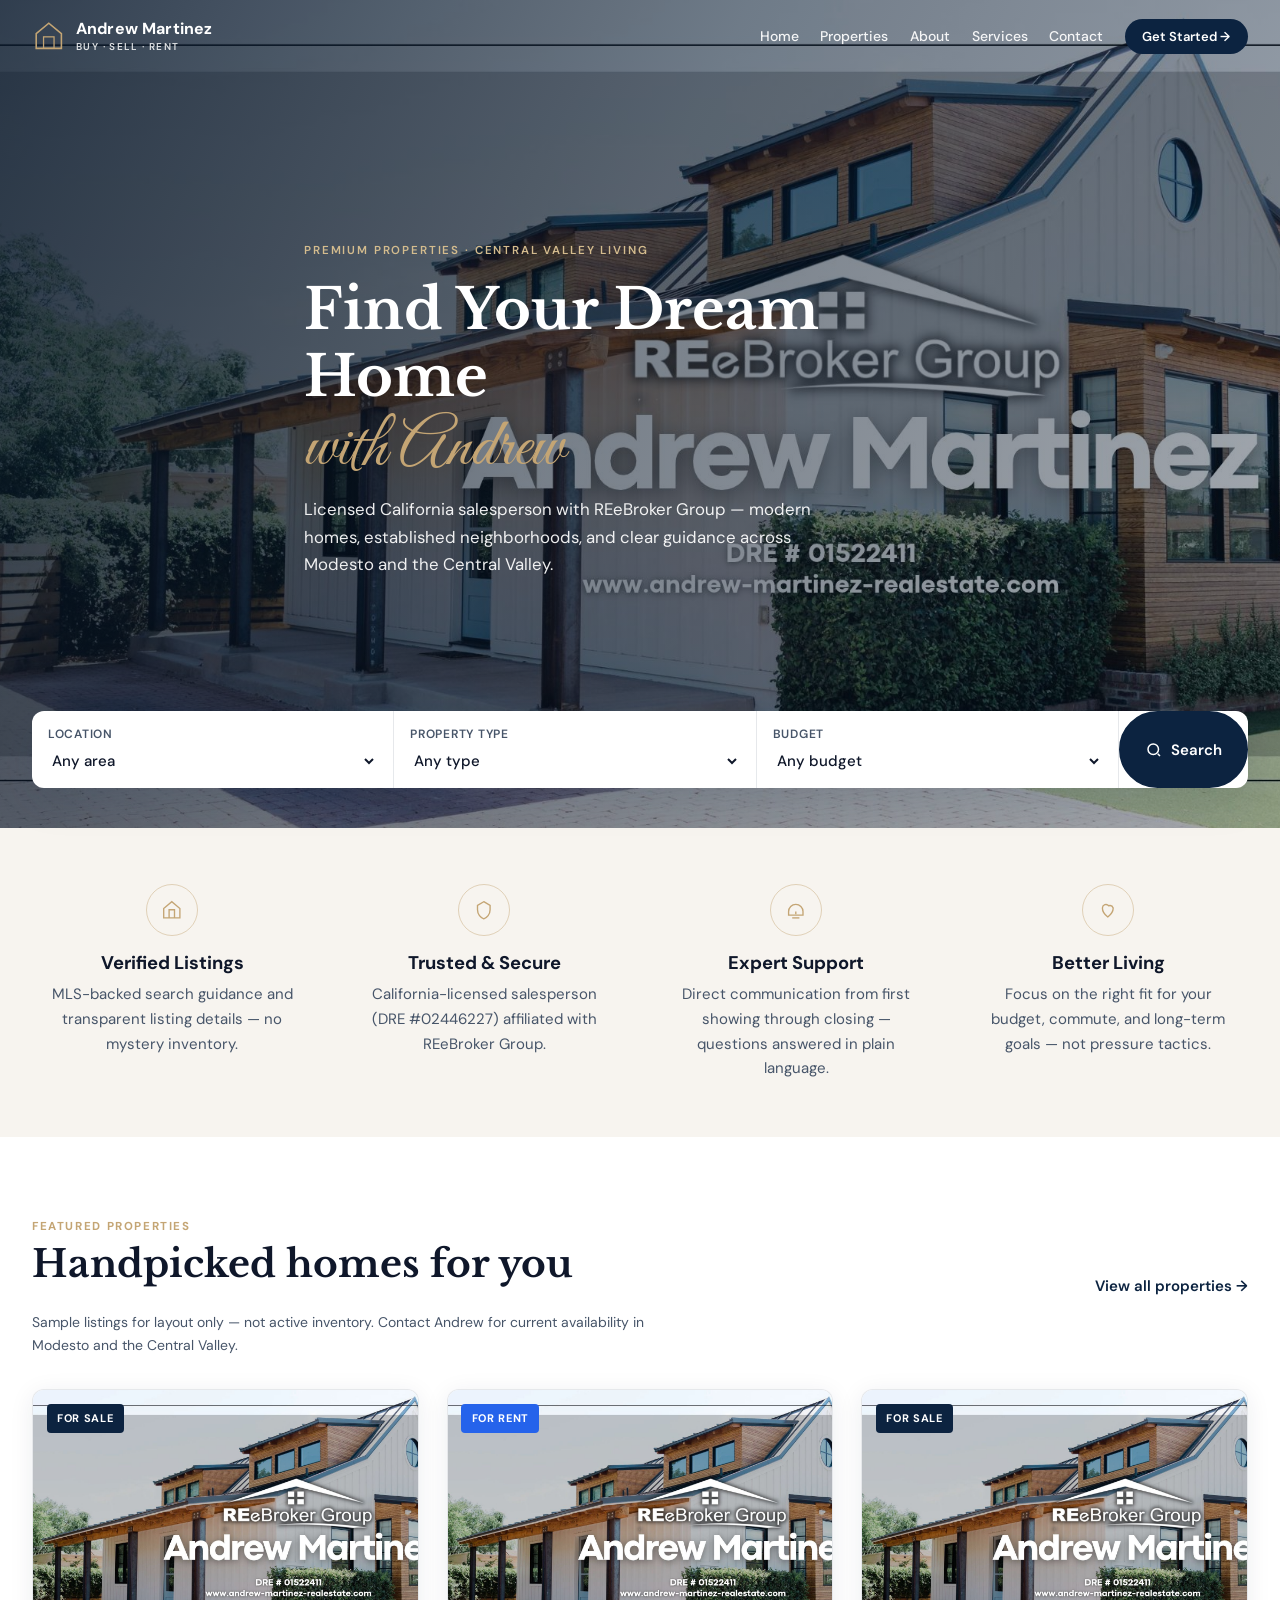
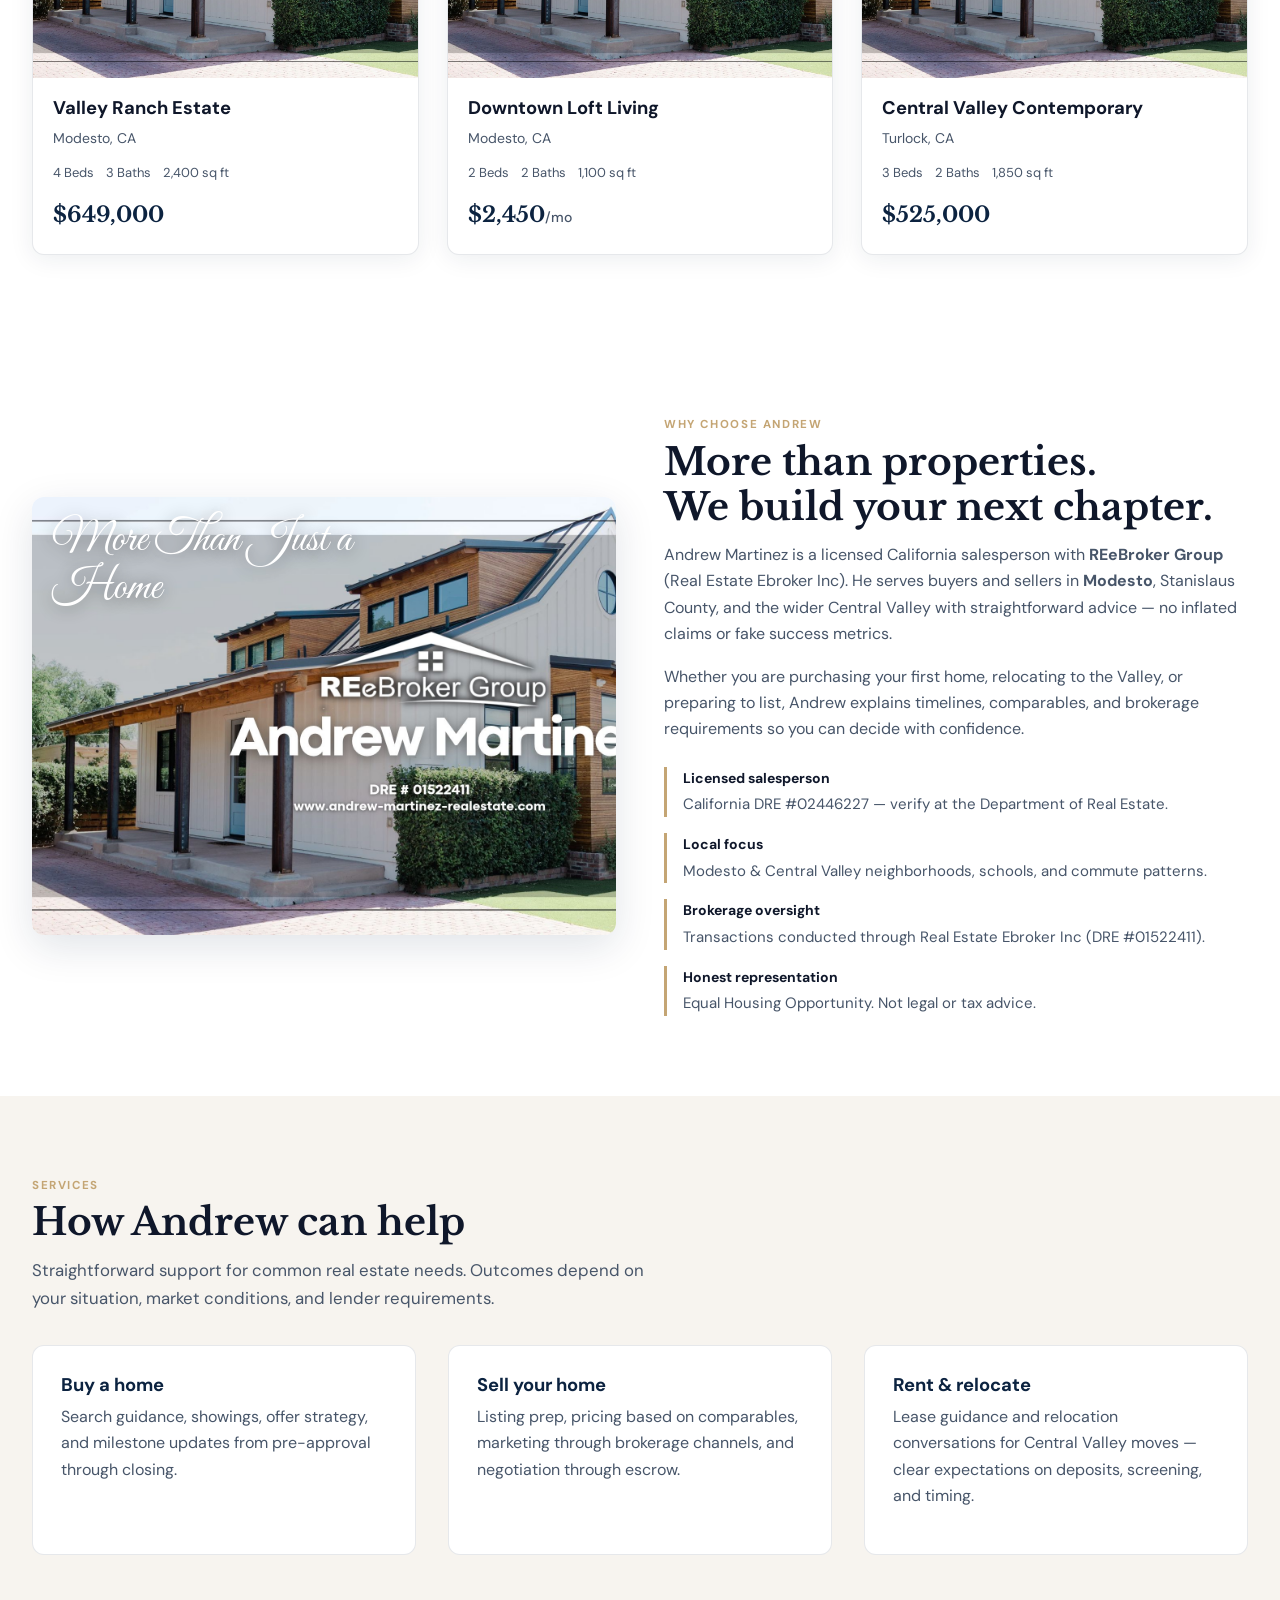
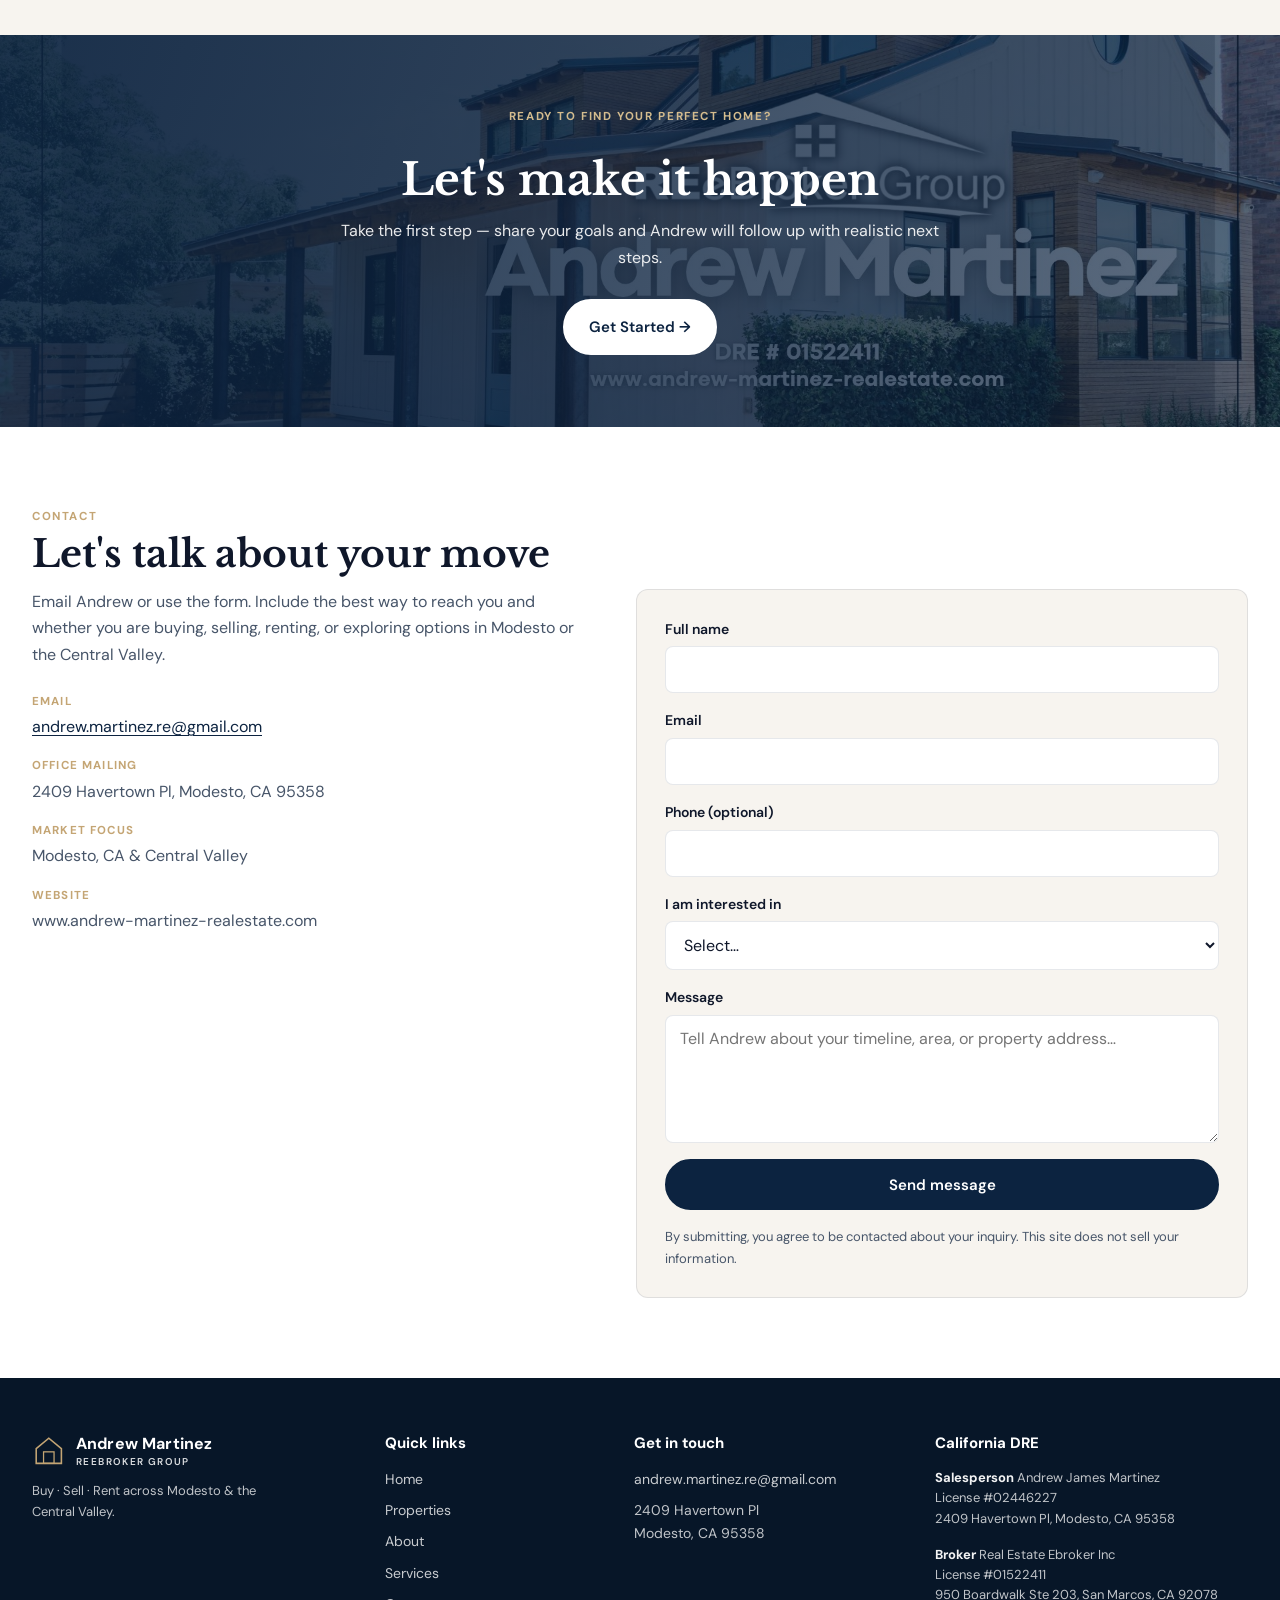
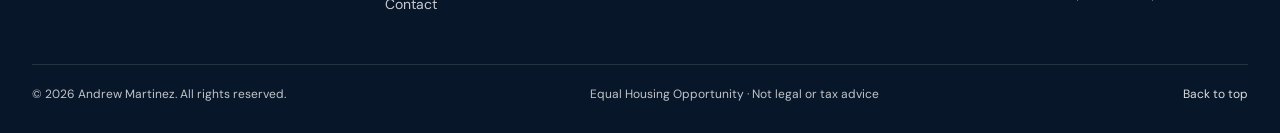
==== index.html @ 697ffd08 "Redesign site to luxury Everlight-style layout for Andrew Martinez. Replace contact email with andre" ====
<!DOCTYPE html>
<html lang="en">
<head>
  <meta charset="UTF-8">
  <meta name="viewport" content="width=device-width, initial-scale=1.0">
  <title>Andrew Martinez | REeBroker Group — Modesto &amp; Central Valley Real Estate</title>
  <meta name="description" content="Licensed California real estate salesperson Andrew Martinez with REeBroker Group. Buy, sell, and rent guidance in Modesto and the Central Valley.">
  <meta name="author" content="Andrew Martinez">
  <link rel="canonical" href="https://www.andrew-martinez-realestate.com/">
  <meta property="og:type" content="website">
  <meta property="og:title" content="Andrew Martinez | REeBroker Group">
  <meta property="og:description" content="Modesto &amp; Central Valley real estate — buying, selling, and honest listing guidance.">
  <meta property="og:url" content="https://www.andrew-martinez-realestate.com/">
  <meta property="og:image" content="https://jimmythegod100.github.io/andrew-martinez-realestate/images/og-image.jpg">
  <meta name="twitter:card" content="summary_large_image">
  <meta name="twitter:title" content="Andrew Martinez | REeBroker Group">
  <meta name="twitter:description" content="Modesto &amp; Central Valley real estate.">
  <meta name="twitter:image" content="https://jimmythegod100.github.io/andrew-martinez-realestate/images/og-image.jpg">
  <link rel="icon" href="images/favicon.svg" type="image/svg+xml">
  <link rel="preconnect" href="https://fonts.googleapis.com">
  <link rel="preconnect" href="https://fonts.gstatic.com" crossorigin>
  <link href="https://fonts.googleapis.com/css2?family=DM+Sans:ital,opsz,wght@0,9..40,400;0,9..40,500;0,9..40,600;0,9..40,700;1,9..40,400&family=Great+Vibes&family=Libre+Baskerville:ital,wght@0,400;0,700;1,400&display=swap" rel="stylesheet">
  <link rel="stylesheet" href="css/styles.css">
</head>
<body>
  <a class="skip-link" href="#main">Skip to content</a>

  <header class="site-header" id="top">
    <div class="inner">
      <a class="logo-lockup" href="#top" aria-label="Andrew Martinez, REeBroker Group — home">
        <svg class="logo-icon" viewBox="0 0 32 32" fill="none" aria-hidden="true">
          <path d="M4 14L16 4l12 10v14H4V14z" stroke="currentColor" stroke-width="1.5" fill="none"/>
          <rect x="11" y="17" width="10" height="11" stroke="currentColor" stroke-width="1.2" fill="none"/>
        </svg>
        <span class="logo-text">
          Andrew Martinez
          <span class="logo-tagline">Buy · Sell · Rent</span>
        </span>
      </a>
      <button class="nav-toggle" type="button" aria-expanded="false" aria-controls="site-nav" aria-label="Open menu">
        <svg width="24" height="24" viewBox="0 0 24 24" fill="none" stroke="currentColor" stroke-width="2" aria-hidden="true">
          <path d="M4 7h16M4 12h16M4 17h16"/>
        </svg>
      </button>
      <nav>
        <ul class="site-nav" id="site-nav">
          <li><a href="#top">Home</a></li>
          <li><a href="#properties">Properties</a></li>
          <li><a href="#about">About</a></li>
          <li><a href="#services">Services</a></li>
          <li><a href="#contact">Contact</a></li>
          <li><a class="nav-cta" href="#contact">Get Started →</a></li>
        </ul>
      </nav>
    </div>
  </header>

  <main id="main">
    <section class="hero" aria-labelledby="hero-heading">
      <div class="hero-inner">
        <p class="hero-eyebrow">Premium properties · Central Valley living</p>
        <h1 id="hero-heading">
          Find Your Dream Home
          <span class="hero-script">with Andrew</span>
        </h1>
        <p class="hero-tagline">Licensed California salesperson with REeBroker Group — modern homes, established neighborhoods, and clear guidance across Modesto and the Central Valley.</p>
      </div>
      <form class="hero-search" id="hero-search" role="search" aria-label="Search sample listings">
        <label class="hero-search-field">
          <span class="hero-search-label">Location</span>
          <select name="location" id="search-location">
            <option value="">Any area</option>
            <option value="modesto">Modesto, CA</option>
            <option value="turlock">Turlock, CA</option>
            <option value="central-valley">Central Valley</option>
          </select>
        </label>
        <label class="hero-search-field">
          <span class="hero-search-label">Property type</span>
          <select name="type" id="search-type">
            <option value="">Any type</option>
            <option value="sale">For sale</option>
            <option value="rent">For rent</option>
          </select>
        </label>
        <label class="hero-search-field">
          <span class="hero-search-label">Budget</span>
          <select name="budget" id="search-budget">
            <option value="">Any budget</option>
            <option value="under-500">Under $500K</option>
            <option value="500-700">$500K – $700K</option>
            <option value="rent">Under $3K/mo rent</option>
          </select>
        </label>
        <button class="btn btn-navy hero-search-btn" type="submit">
          <svg width="18" height="18" viewBox="0 0 24 24" fill="none" stroke="currentColor" stroke-width="2" aria-hidden="true"><circle cx="11" cy="11" r="7"/><path d="M20 20l-3-3"/></svg>
          Search
        </button>
      </form>
    </section>

    <section class="highlights" aria-labelledby="highlights-heading">
      <h2 id="highlights-heading" class="visually-hidden">Why work with Andrew</h2>
      <div class="highlights-grid">
        <article class="highlight-card">
          <div class="highlight-icon" aria-hidden="true">
            <svg viewBox="0 0 24 24" fill="none" stroke="currentColor" stroke-width="1.5"><path d="M3 10.5L12 3l9 7.5V21H3V10.5z"/><path d="M9 21V12h6v9"/></svg>
          </div>
          <h3>Verified Listings</h3>
          <p>MLS-backed search guidance and transparent listing details — no mystery inventory.</p>
        </article>
        <article class="highlight-card">
          <div class="highlight-icon" aria-hidden="true">
            <svg viewBox="0 0 24 24" fill="none" stroke="currentColor" stroke-width="1.5"><path d="M12 3l7 4v5c0 5-3.5 9-7 10-3.5-1-7-5-7-10V7l7-4z"/></svg>
          </div>
          <h3>Trusted &amp; Secure</h3>
          <p>California-licensed salesperson (DRE #02446227) affiliated with REeBroker Group.</p>
        </article>
        <article class="highlight-card">
          <div class="highlight-icon" aria-hidden="true">
            <svg viewBox="0 0 24 24" fill="none" stroke="currentColor" stroke-width="1.5"><path d="M4 14a8 8 0 0116 0v4H4v-4z"/><path d="M12 14v3"/><path d="M8 21h8"/></svg>
          </div>
          <h3>Expert Support</h3>
          <p>Direct communication from first showing through closing — questions answered in plain language.</p>
        </article>
        <article class="highlight-card">
          <div class="highlight-icon" aria-hidden="true">
            <svg viewBox="0 0 24 24" fill="none" stroke="currentColor" stroke-width="1.5"><path d="M12 20s-6-4.5-6-10a4 4 0 017-2.5A4 4 0 0118 10c0 5.5-6 10-6 10z"/></svg>
          </div>
          <h3>Better Living</h3>
          <p>Focus on the right fit for your budget, commute, and long-term goals — not pressure tactics.</p>
        </article>
      </div>
    </section>

    <section class="section properties-section" id="properties" aria-labelledby="properties-heading">
      <div class="section-inner">
        <div class="section-head-row">
          <div>
            <p class="section-label">Featured properties</p>
            <h2 id="properties-heading">Handpicked homes for you</h2>
          </div>
          <a class="text-link" href="#contact">View all properties →</a>
        </div>
        <p class="properties-disclaimer">Sample listings for layout only — not active inventory. Contact Andrew for current availability in Modesto and the Central Valley.</p>
        <div class="properties-grid" id="properties-grid">
          <article class="property-card" data-location="modesto" data-type="sale" data-budget="500-700">
            <div class="property-media">
              <img src="images/hero.jpg" alt="Illustrative modern home exterior" width="640" height="420" loading="lazy">
              <span class="property-badge">For Sale</span>
            </div>
            <div class="property-body">
              <h3>Valley Ranch Estate</h3>
              <p class="property-location">Modesto, CA</p>
              <ul class="property-specs">
                <li>4 Beds</li>
                <li>3 Baths</li>
                <li>2,400 sq ft</li>
              </ul>
              <p class="property-price">$649,000</p>
            </div>
          </article>
          <article class="property-card" data-location="modesto" data-type="rent" data-budget="rent">
            <div class="property-media">
              <img src="images/og-image.jpg" alt="Illustrative downtown-style residence" width="640" height="420" loading="lazy">
              <span class="property-badge badge-rent">For Rent</span>
            </div>
            <div class="property-body">
              <h3>Downtown Loft Living</h3>
              <p class="property-location">Modesto, CA</p>
              <ul class="property-specs">
                <li>2 Beds</li>
                <li>2 Baths</li>
                <li>1,100 sq ft</li>
              </ul>
              <p class="property-price">$2,450<span>/mo</span></p>
            </div>
          </article>
          <article class="property-card" data-location="turlock" data-type="sale" data-budget="500-700">
            <div class="property-media">
              <img src="images/hero.jpg" alt="Illustrative Central Valley contemporary home" width="640" height="420" loading="lazy">
              <span class="property-badge">For Sale</span>
            </div>
            <div class="property-body">
              <h3>Central Valley Contemporary</h3>
              <p class="property-location">Turlock, CA</p>
              <ul class="property-specs">
                <li>3 Beds</li>
                <li>2 Baths</li>
                <li>1,850 sq ft</li>
              </ul>
              <p class="property-price">$525,000</p>
            </div>
          </article>
        </div>
        <p class="properties-empty" id="properties-empty" hidden>No sample listings match those filters. <a href="#contact">Contact Andrew</a> for a personalized search.</p>
      </div>
    </section>

    <section class="section about-section" id="about" aria-labelledby="about-heading">
      <div class="section-inner about-split">
        <div class="about-visual">
          <img src="images/og-image.jpg" alt="Bright modern living space" width="720" height="540" loading="lazy">
          <p class="about-overlay-script">More Than Just a Home</p>
        </div>
        <div class="about-copy">
          <p class="section-label">Why choose Andrew</p>
          <h2 id="about-heading">More than properties.<br>We build your next chapter.</h2>
          <p>Andrew Martinez is a licensed California salesperson with <strong>REeBroker Group</strong> (Real Estate Ebroker Inc). He serves buyers and sellers in <strong>Modesto</strong>, Stanislaus County, and the wider Central Valley with straightforward advice — no inflated claims or fake success metrics.</p>
          <p>Whether you are purchasing your first home, relocating to the Valley, or preparing to list, Andrew explains timelines, comparables, and brokerage requirements so you can decide with confidence.</p>
          <ul class="about-facts">
            <li>
              <strong>Licensed salesperson</strong>
              California DRE #02446227 — verify at the Department of Real Estate.
            </li>
            <li>
              <strong>Local focus</strong>
              Modesto &amp; Central Valley neighborhoods, schools, and commute patterns.
            </li>
            <li>
              <strong>Brokerage oversight</strong>
              Transactions conducted through Real Estate Ebroker Inc (DRE #01522411).
            </li>
            <li>
              <strong>Honest representation</strong>
              Equal Housing Opportunity. Not legal or tax advice.
            </li>
          </ul>
        </div>
      </div>
    </section>

    <section class="section section-alt" id="services" aria-labelledby="services-heading">
      <div class="section-inner">
        <p class="section-label">Services</p>
        <h2 id="services-heading">How Andrew can help</h2>
        <p class="section-intro">Straightforward support for common real estate needs. Outcomes depend on your situation, market conditions, and lender requirements.</p>
        <div class="services-grid">
          <article class="service-item">
            <h3>Buy a home</h3>
            <p>Search guidance, showings, offer strategy, and milestone updates from pre-approval through closing.</p>
          </article>
          <article class="service-item">
            <h3>Sell your home</h3>
            <p>Listing prep, pricing based on comparables, marketing through brokerage channels, and negotiation through escrow.</p>
          </article>
          <article class="service-item">
            <h3>Rent &amp; relocate</h3>
            <p>Lease guidance and relocation conversations for Central Valley moves — clear expectations on deposits, screening, and timing.</p>
          </article>
        </div>
      </div>
    </section>

    <section class="cta-banner" aria-labelledby="cta-heading">
      <div class="cta-banner-inner">
        <p class="cta-eyebrow">Ready to find your perfect home?</p>
        <h2 id="cta-heading">Let&apos;s make it happen</h2>
        <p>Take the first step — share your goals and Andrew will follow up with realistic next steps.</p>
        <a class="btn btn-white" href="#contact">Get Started →</a>
      </div>
    </section>

    <section class="section contact-section" id="contact" aria-labelledby="contact-heading">
      <div class="section-inner">
        <p class="section-label">Contact</p>
        <h2 id="contact-heading">Let&apos;s talk about your move</h2>
        <div class="contact-grid">
          <div>
            <p>Email Andrew or use the form. Include the best way to reach you and whether you are buying, selling, renting, or exploring options in Modesto or the Central Valley.</p>
            <ul class="contact-details">
              <li>
                <strong>Email</strong>
                <a href="mailto:andrew.martinez.re@gmail.com">andrew.martinez.re@gmail.com</a>
              </li>
              <li>
                <strong>Office mailing</strong>
                2409 Havertown Pl, Modesto, CA 95358
              </li>
              <li>
                <strong>Market focus</strong>
                Modesto, CA &amp; Central Valley
              </li>
              <li>
                <strong>Website</strong>
                www.andrew-martinez-realestate.com
              </li>
            </ul>
          </div>
          <form class="contact-form" action="https://formsubmit.co/andrew.martinez.re@gmail.com" method="POST">
            <input type="hidden" name="_subject" value="New inquiry — Andrew Martinez Real Estate">
            <input type="hidden" name="_captcha" value="false">
            <input type="hidden" name="_template" value="table">
            <input type="hidden" name="_next" value="https://jimmythegod100.github.io/andrew-martinez-realestate/thanks.html">
            <input type="text" name="_honey" style="display:none" tabindex="-1" autocomplete="off">
            <label>
              Full name
              <input type="text" name="name" required autocomplete="name">
            </label>
            <label>
              Email
              <input type="email" name="email" required autocomplete="email">
            </label>
            <label>
              Phone (optional)
              <input type="tel" name="phone" autocomplete="tel">
            </label>
            <label>
              I am interested in
              <select name="interest" required>
                <option value="">Select…</option>
                <option value="Buying">Buying a home</option>
                <option value="Selling">Selling my home</option>
                <option value="Renting">Renting / lease</option>
                <option value="Valuation">Home valuation</option>
                <option value="Other">Other / general question</option>
              </select>
            </label>
            <label>
              Message
              <textarea name="message" required placeholder="Tell Andrew about your timeline, area, or property address…"></textarea>
            </label>
            <button class="btn btn-navy" type="submit">Send message</button>
            <p class="form-note">By submitting, you agree to be contacted about your inquiry. This site does not sell your information.</p>
          </form>
        </div>
      </div>
    </section>
  </main>

  <footer class="site-footer" id="license" aria-labelledby="footer-heading">
    <div class="footer-inner">
      <div class="footer-brand">
        <a class="logo-lockup footer-logo" href="#top">
          <svg class="logo-icon" viewBox="0 0 32 32" fill="none" aria-hidden="true">
            <path d="M4 14L16 4l12 10v14H4V14z" stroke="currentColor" stroke-width="1.5" fill="none"/>
            <rect x="11" y="17" width="10" height="11" stroke="currentColor" stroke-width="1.2" fill="none"/>
          </svg>
          <span class="logo-text">
            Andrew Martinez
            <span class="logo-tagline">REeBroker Group</span>
          </span>
        </a>
        <p class="footer-tagline">Buy · Sell · Rent across Modesto &amp; the Central Valley.</p>
      </div>
      <div class="footer-col">
        <h2 id="footer-heading" class="footer-title">Quick links</h2>
        <ul class="footer-links">
          <li><a href="#top">Home</a></li>
          <li><a href="#properties">Properties</a></li>
          <li><a href="#about">About</a></li>
          <li><a href="#services">Services</a></li>
          <li><a href="#contact">Contact</a></li>
        </ul>
      </div>
      <div class="footer-col">
        <h2 class="footer-title">Get in touch</h2>
        <ul class="footer-contact">
          <li><a href="mailto:andrew.martinez.re@gmail.com">andrew.martinez.re@gmail.com</a></li>
          <li>2409 Havertown Pl<br>Modesto, CA 95358</li>
        </ul>
      </div>
      <div class="footer-col footer-license">
        <h2 class="footer-title">California DRE</h2>
        <p><strong>Salesperson</strong> Andrew James Martinez<br>License #02446227<br>2409 Havertown Pl, Modesto, CA 95358</p>
        <p><strong>Broker</strong> Real Estate Ebroker Inc<br>License #01522411<br>950 Boardwalk Ste 203, San Marcos, CA 92078</p>
      </div>
    </div>
    <div class="footer-bottom">
      <span>&copy; <span id="year"></span> Andrew Martinez. All rights reserved.</span>
      <span>Equal Housing Opportunity · Not legal or tax advice</span>
      <a href="#top">Back to top</a>
    </div>
  </footer>

  <script src="js/main.js"></script>
  <script>document.getElementById("year").textContent = new Date().getFullYear();</script>
</body>
</html>
---- css/styles.css ----
/* Andrew Martinez — REeBroker Group (Everlight-inspired layout) */
:root {
  --color-navy: #0c2340;
  --color-navy-deep: #071628;
  --color-gold: #c4a574;
  --color-gold-soft: #d4bc8e;
  --color-ink: #0f172a;
  --color-ink-soft: #475569;
  --color-cream: #f7f4ef;
  --color-cream-dark: #ebe6dc;
  --color-white: #ffffff;
  --color-border: rgba(12, 35, 64, 0.1);
  --font-display: "Libre Baskerville", "Georgia", serif;
  --font-body: "DM Sans", system-ui, sans-serif;
  --font-script: "Great Vibes", cursive;
  --max-width: 76rem;
  --header-h: 4.5rem;
  --radius: 12px;
  --shadow: 0 12px 40px rgba(12, 35, 64, 0.12);
}

*,
*::before,
*::after {
  box-sizing: border-box;
}

html {
  scroll-behavior: smooth;
}

body {
  margin: 0;
  font-family: var(--font-body);
  font-size: 1rem;
  line-height: 1.65;
  color: var(--color-ink-soft);
  background: var(--color-white);
}

img {
  max-width: 100%;
  height: auto;
  display: block;
}

a {
  color: var(--color-navy);
  text-decoration-thickness: 1px;
  text-underline-offset: 3px;
}

a:hover {
  color: var(--color-gold);
}

h1,
h2,
h3 {
  font-family: var(--font-display);
  font-weight: 700;
  color: var(--color-ink);
  line-height: 1.2;
}

h1 {
  font-size: clamp(2.25rem, 5vw, 3.5rem);
  margin: 0 0 0.75rem;
}

h2 {
  font-size: clamp(1.75rem, 3.5vw, 2.35rem);
  margin: 0 0 0.75rem;
}

h3 {
  font-size: 1.15rem;
  margin: 0 0 0.5rem;
  font-family: var(--font-body);
  font-weight: 700;
  color: var(--color-ink);
}

p {
  margin: 0 0 1rem;
}

.visually-hidden {
  position: absolute;
  width: 1px;
  height: 1px;
  padding: 0;
  margin: -1px;
  overflow: hidden;
  clip: rect(0, 0, 0, 0);
  white-space: nowrap;
  border: 0;
}

.skip-link {
  position: absolute;
  left: -9999px;
  top: 0;
  background: var(--color-navy);
  color: var(--color-white);
  padding: 0.5rem 1rem;
  z-index: 100;
}

.skip-link:focus {
  left: 1rem;
  top: 1rem;
}

/* Header */
.site-header {
  position: fixed;
  top: 0;
  left: 0;
  right: 0;
  z-index: 50;
  height: var(--header-h);
  display: flex;
  align-items: center;
  transition: background 0.25s ease, box-shadow 0.25s ease;
}

.site-header.is-scrolled {
  background: rgba(255, 255, 255, 0.96);
  backdrop-filter: blur(12px);
  box-shadow: 0 1px 0 var(--color-border);
}

.site-header .inner {
  width: min(100% - 2rem, var(--max-width));
  margin: 0 auto;
  display: flex;
  align-items: center;
  justify-content: space-between;
  gap: 1rem;
}

.logo-lockup {
  display: flex;
  align-items: center;
  gap: 0.65rem;
  text-decoration: none;
  color: var(--color-white);
}

.site-header.is-scrolled .logo-lockup {
  color: var(--color-navy);
}

.logo-icon {
  width: 2.1rem;
  height: 2.1rem;
  flex-shrink: 0;
  color: var(--color-gold);
}

.logo-text {
  font-family: var(--font-body);
  font-size: 1rem;
  font-weight: 700;
  letter-spacing: 0.01em;
  line-height: 1.15;
  color: inherit;
}

.logo-tagline {
  display: block;
  font-size: 0.62rem;
  font-weight: 600;
  letter-spacing: 0.14em;
  text-transform: uppercase;
  opacity: 0.85;
  margin-top: 0.15rem;
}

.site-nav {
  display: flex;
  align-items: center;
  gap: 1.35rem;
  list-style: none;
  margin: 0;
  padding: 0;
}

.site-nav a {
  text-decoration: none;
  font-size: 0.875rem;
  font-weight: 500;
  color: rgba(255, 255, 255, 0.92);
}

.site-header.is-scrolled .site-nav a:not(.nav-cta) {
  color: var(--color-ink-soft);
}

.site-nav a:hover {
  color: var(--color-gold-soft);
}

.site-header.is-scrolled .site-nav a:hover {
  color: var(--color-navy);
}

.nav-cta {
  background: var(--color-navy) !important;
  color: var(--color-white) !important;
  padding: 0.55rem 1.1rem;
  border-radius: 999px;
  text-decoration: none !important;
  font-weight: 600 !important;
  font-size: 0.8125rem !important;
  transition: background 0.2s, transform 0.15s;
}

.nav-cta:hover {
  background: var(--color-navy-deep) !important;
  color: var(--color-white) !important;
}

.nav-toggle {
  display: none;
  background: none;
  border: none;
  padding: 0.5rem;
  cursor: pointer;
  color: var(--color-white);
}

.site-header.is-scrolled .nav-toggle {
  color: var(--color-navy);
}

@media (max-width: 900px) {
  .nav-toggle {
    display: block;
  }

  .site-nav {
    position: fixed;
    top: var(--header-h);
    left: 0;
    right: 0;
    flex-direction: column;
    align-items: stretch;
    background: var(--color-white);
    padding: 1.25rem 1.5rem 1.5rem;
    gap: 0.75rem;
    transform: translateY(-120%);
    opacity: 0;
    pointer-events: none;
    transition: transform 0.25s ease, opacity 0.25s ease;
    box-shadow: var(--shadow);
  }

  .site-nav.is-open {
    transform: translateY(0);
    opacity: 1;
    pointer-events: auto;
  }

  .site-nav a {
    color: var(--color-ink-soft) !important;
    font-size: 1rem;
    padding: 0.35rem 0;
  }

  .nav-cta {
    text-align: center;
    margin-top: 0.5rem;
  }
}

/* Hero */
.hero {
  position: relative;
  min-height: 92vh;
  min-height: 92dvh;
  display: flex;
  flex-direction: column;
  justify-content: center;
  padding: calc(var(--header-h) + 2rem) 1rem 7rem;
  background: var(--color-navy-deep) center / cover no-repeat;
  background-image: url("../images/hero.jpg");
}

.hero::after {
  content: "";
  position: absolute;
  inset: 0;
  background: linear-gradient(
    115deg,
    rgba(7, 22, 40, 0.82) 0%,
    rgba(7, 22, 40, 0.55) 45%,
    rgba(7, 22, 40, 0.35) 100%
  );
  pointer-events: none;
}

.hero-inner {
  position: relative;
  z-index: 1;
  width: min(100%, var(--max-width));
  margin: 0 auto;
  color: var(--color-white);
  max-width: 42rem;
}

.hero-eyebrow {
  font-size: 0.72rem;
  font-weight: 600;
  letter-spacing: 0.16em;
  text-transform: uppercase;
  color: var(--color-gold-soft);
  margin: 0 0 1rem;
}

.hero h1 {
  color: var(--color-white);
}

.hero-script {
  display: block;
  font-family: var(--font-script);
  font-weight: 400;
  font-size: clamp(2.5rem, 7vw, 4.25rem);
  color: var(--color-gold);
  line-height: 1.05;
  margin-top: 0.15rem;
}

.hero-tagline {
  font-size: 1.05rem;
  max-width: 34rem;
  opacity: 0.92;
  margin-bottom: 0;
}

.hero-search {
  position: absolute;
  z-index: 2;
  left: 50%;
  bottom: 2.5rem;
  transform: translateX(-50%);
  width: min(calc(100% - 2rem), var(--max-width));
  display: grid;
  grid-template-columns: 1fr 1fr 1fr auto;
  gap: 0;
  align-items: stretch;
  background: var(--color-white);
  border-radius: var(--radius);
  box-shadow: var(--shadow);
  overflow: hidden;
}

.hero-search-field {
  display: flex;
  flex-direction: column;
  gap: 0.2rem;
  padding: 0.85rem 1rem;
  border-right: 1px solid var(--color-border);
  font-size: 0.75rem;
}

.hero-search-label {
  font-weight: 600;
  text-transform: uppercase;
  letter-spacing: 0.06em;
  color: var(--color-ink-soft);
}

.hero-search select {
  border: none;
  background: transparent;
  font-family: var(--font-body);
  font-size: 0.9375rem;
  font-weight: 500;
  color: var(--color-ink);
  padding: 0.15rem 0;
  cursor: pointer;
}

.hero-search select:focus {
  outline: none;
}

.hero-search-btn {
  border-radius: 0;
  padding: 0 1.75rem;
  gap: 0.5rem;
  white-space: nowrap;
}

@media (max-width: 768px) {
  .hero {
    padding-bottom: 14rem;
  }

  .hero-search {
    grid-template-columns: 1fr;
    bottom: 1.5rem;
  }

  .hero-search-field {
    border-right: none;
    border-bottom: 1px solid var(--color-border);
  }

  .hero-search-btn {
    justify-content: center;
    padding: 1rem;
    border-radius: 0 0 var(--radius) var(--radius);
  }
}

/* Buttons */
.btn {
  display: inline-flex;
  align-items: center;
  justify-content: center;
  padding: 0.85rem 1.5rem;
  font-family: var(--font-body);
  font-size: 0.9375rem;
  font-weight: 600;
  text-decoration: none;
  border-radius: 999px;
  border: 2px solid transparent;
  cursor: pointer;
  transition: background 0.2s, color 0.2s, border-color 0.2s;
}

.btn-navy {
  background: var(--color-navy);
  color: var(--color-white);
  border-color: var(--color-navy);
}

.btn-navy:hover {
  background: var(--color-navy-deep);
  color: var(--color-white);
}

.btn-white {
  background: var(--color-white);
  color: var(--color-navy);
  border-color: var(--color-white);
}

.btn-white:hover {
  background: var(--color-cream);
  color: var(--color-navy);
}

.btn-dark {
  background: var(--color-navy);
  color: var(--color-white);
  border-color: var(--color-navy);
}

/* Highlights */
.highlights {
  background: var(--color-cream);
  padding: 3.5rem 1rem;
}

.highlights-grid {
  width: min(100%, var(--max-width));
  margin: 0 auto;
  display: grid;
  grid-template-columns: repeat(4, 1fr);
  gap: 2rem;
}

.highlight-card {
  text-align: center;
}

.highlight-icon {
  width: 3.25rem;
  height: 3.25rem;
  margin: 0 auto 1rem;
  border-radius: 50%;
  border: 1px solid rgba(196, 165, 116, 0.45);
  display: flex;
  align-items: center;
  justify-content: center;
  color: var(--color-gold);
}

.highlight-icon svg {
  width: 1.35rem;
  height: 1.35rem;
}

.highlight-card p {
  font-size: 0.9375rem;
  margin: 0;
  max-width: 16rem;
  margin-inline: auto;
}

@media (max-width: 900px) {
  .highlights-grid {
    grid-template-columns: repeat(2, 1fr);
  }
}

@media (max-width: 520px) {
  .highlights-grid {
    grid-template-columns: 1fr;
  }
}

/* Sections */
.section {
  padding: 5rem 1rem;
}

.section-inner {
  width: min(100%, var(--max-width));
  margin: 0 auto;
}

.section-label {
  font-size: 0.72rem;
  font-weight: 700;
  letter-spacing: 0.14em;
  text-transform: uppercase;
  color: var(--color-gold);
  margin-bottom: 0.35rem;
}

.section-intro {
  max-width: 40rem;
  font-size: 1.05rem;
  margin-bottom: 2rem;
}

.section-alt {
  background: var(--color-cream);
}

.section-head-row {
  display: flex;
  align-items: flex-end;
  justify-content: space-between;
  gap: 1.5rem;
  flex-wrap: wrap;
  margin-bottom: 0.75rem;
}

.text-link {
  text-decoration: none;
  font-weight: 600;
  font-size: 0.9375rem;
  color: var(--color-navy);
}

.text-link:hover {
  color: var(--color-gold);
}

.properties-disclaimer {
  font-size: 0.875rem;
  color: var(--color-ink-soft);
  margin-bottom: 2rem;
  max-width: 42rem;
}

.properties-grid {
  display: grid;
  grid-template-columns: repeat(3, 1fr);
  gap: 1.75rem;
}

.property-card {
  background: var(--color-white);
  border-radius: var(--radius);
  overflow: hidden;
  box-shadow: 0 4px 24px rgba(12, 35, 64, 0.08);
  border: 1px solid var(--color-border);
  transition: transform 0.2s, box-shadow 0.2s;
}

.property-card.is-hidden {
  display: none;
}

.property-card:hover {
  transform: translateY(-4px);
  box-shadow: var(--shadow);
}

.property-media {
  position: relative;
  aspect-ratio: 4 / 3;
  overflow: hidden;
}

.property-media img {
  width: 100%;
  height: 100%;
  object-fit: cover;
}

.property-badge {
  position: absolute;
  top: 0.85rem;
  left: 0.85rem;
  background: var(--color-navy);
  color: var(--color-white);
  font-size: 0.6875rem;
  font-weight: 700;
  letter-spacing: 0.06em;
  text-transform: uppercase;
  padding: 0.35rem 0.65rem;
  border-radius: 4px;
}

.property-badge.badge-rent {
  background: #2563eb;
}

.property-body {
  padding: 1.15rem 1.25rem 1.35rem;
}

.property-location {
  font-size: 0.875rem;
  color: var(--color-ink-soft);
  margin-bottom: 0.75rem;
}

.property-specs {
  list-style: none;
  padding: 0;
  margin: 0 0 0.85rem;
  display: flex;
  flex-wrap: wrap;
  gap: 0.75rem;
  font-size: 0.8125rem;
  color: var(--color-ink-soft);
}

.property-price {
  font-family: var(--font-display);
  font-size: 1.35rem;
  font-weight: 700;
  color: var(--color-navy);
  margin: 0;
}

.property-price span {
  font-family: var(--font-body);
  font-size: 0.875rem;
  font-weight: 500;
  color: var(--color-ink-soft);
}

.properties-empty {
  text-align: center;
  padding: 2rem;
  background: var(--color-cream);
  border-radius: var(--radius);
  margin-top: 1rem;
}

@media (max-width: 900px) {
  .properties-grid {
    grid-template-columns: 1fr;
    max-width: 24rem;
    margin-inline: auto;
  }
}

/* About */
.about-split {
  display: grid;
  grid-template-columns: 1fr 1fr;
  gap: 3rem;
  align-items: center;
}

.about-visual {
  position: relative;
  border-radius: var(--radius);
  overflow: hidden;
  box-shadow: var(--shadow);
}

.about-visual img {
  width: 100%;
  aspect-ratio: 4 / 3;
  object-fit: cover;
}

.about-overlay-script {
  position: absolute;
  top: 1.25rem;
  left: 1.25rem;
  margin: 0;
  font-family: var(--font-script);
  font-size: clamp(1.75rem, 4vw, 2.75rem);
  color: var(--color-white);
  text-shadow: 0 2px 16px rgba(0, 0, 0, 0.45);
  line-height: 1.1;
  max-width: 70%;
}

.about-facts {
  list-style: none;
  padding: 0;
  margin: 1.5rem 0 0;
  display: grid;
  gap: 1rem;
}

.about-facts li {
  padding-left: 1rem;
  border-left: 3px solid var(--color-gold);
  font-size: 0.9375rem;
}

.about-facts strong {
  display: block;
  color: var(--color-ink);
  font-size: 0.875rem;
  margin-bottom: 0.15rem;
}

@media (max-width: 900px) {
  .about-split {
    grid-template-columns: 1fr;
  }
}

/* Services */
.services-grid {
  display: grid;
  grid-template-columns: repeat(3, 1fr);
  gap: 2rem;
}

.service-item {
  background: var(--color-white);
  padding: 1.75rem;
  border-radius: var(--radius);
  border: 1px solid var(--color-border);
}

.section-alt .service-item {
  background: var(--color-white);
}

.service-item h3 {
  color: var(--color-navy);
}

@media (max-width: 900px) {
  .services-grid {
    grid-template-columns: 1fr;
  }
}

/* CTA banner */
.cta-banner {
  position: relative;
  padding: 4.5rem 1rem;
  background: var(--color-navy) center / cover no-repeat;
  background-image:
    linear-gradient(105deg, rgba(12, 35, 64, 0.92) 0%, rgba(12, 35, 64, 0.78) 55%, rgba(12, 35, 64, 0.65) 100%),
    url("../images/hero.jpg");
  color: rgba(255, 255, 255, 0.9);
  text-align: center;
}

.cta-banner-inner {
  width: min(100%, 40rem);
  margin: 0 auto;
}

.cta-eyebrow {
  font-size: 0.72rem;
  font-weight: 700;
  letter-spacing: 0.14em;
  text-transform: uppercase;
  color: var(--color-gold-soft);
  margin-bottom: 0.5rem;
}

.cta-banner h2 {
  color: var(--color-white);
  font-size: clamp(2rem, 4vw, 2.75rem);
  margin-bottom: 0.75rem;
}

.cta-banner p {
  margin-bottom: 1.75rem;
}

/* Contact */
.contact-grid {
  display: grid;
  grid-template-columns: 1fr 1.1fr;
  gap: 3rem;
  align-items: start;
}

.contact-details {
  list-style: none;
  padding: 0;
  margin: 1.5rem 0 0;
}

.contact-details li {
  margin-bottom: 1rem;
}

.contact-details strong {
  display: block;
  font-size: 0.72rem;
  text-transform: uppercase;
  letter-spacing: 0.1em;
  color: var(--color-gold);
  margin-bottom: 0.2rem;
}

.contact-form {
  display: flex;
  flex-direction: column;
  gap: 1rem;
  background: var(--color-cream);
  padding: 1.75rem;
  border-radius: var(--radius);
  border: 1px solid var(--color-border);
}

.contact-form label {
  display: flex;
  flex-direction: column;
  gap: 0.35rem;
  font-size: 0.875rem;
  font-weight: 600;
  color: var(--color-ink);
}

.contact-form input,
.contact-form textarea,
.contact-form select {
  font-family: var(--font-body);
  font-size: 1rem;
  padding: 0.75rem 0.85rem;
  border: 1px solid var(--color-border);
  border-radius: 8px;
  background: var(--color-white);
  color: var(--color-ink);
}

.contact-form input:focus,
.contact-form textarea:focus,
.contact-form select:focus {
  outline: 2px solid var(--color-gold);
  outline-offset: 1px;
}

.contact-form textarea {
  min-height: 8rem;
  resize: vertical;
}

.form-note {
  font-size: 0.8125rem;
  color: var(--color-ink-soft);
  margin: 0;
}

@media (max-width: 768px) {
  .contact-grid {
    grid-template-columns: 1fr;
  }
}

/* Footer */
.site-footer {
  background: var(--color-navy-deep);
  color: rgba(255, 255, 255, 0.75);
  padding: 3.5rem 1rem 0;
  font-size: 0.875rem;
}

.footer-inner {
  width: min(100%, var(--max-width));
  margin: 0 auto;
  display: grid;
  grid-template-columns: 1.2fr 0.8fr 1fr 1.2fr;
  gap: 2.5rem;
  padding-bottom: 2.5rem;
}

.footer-logo {
  color: var(--color-white);
}

.footer-logo .logo-icon {
  color: var(--color-gold);
}

.footer-tagline {
  margin: 0.75rem 0 0;
  font-size: 0.8125rem;
  max-width: 16rem;
}

.footer-title {
  font-family: var(--font-body);
  font-size: 0.9375rem;
  font-weight: 700;
  color: var(--color-white);
  margin: 0 0 1rem;
}

.footer-links,
.footer-contact {
  list-style: none;
  padding: 0;
  margin: 0;
}

.footer-links li,
.footer-contact li {
  margin-bottom: 0.5rem;
}

.footer-links a,
.footer-contact a {
  color: rgba(255, 255, 255, 0.78);
  text-decoration: none;
}

.footer-links a:hover,
.footer-contact a:hover {
  color: var(--color-gold-soft);
}

.footer-license p {
  font-size: 0.8125rem;
  line-height: 1.55;
  margin-bottom: 1rem;
}

.footer-license strong {
  color: rgba(255, 255, 255, 0.95);
}

.footer-bottom {
  border-top: 1px solid rgba(255, 255, 255, 0.12);
  padding: 1.25rem 0 1.75rem;
  width: min(100%, var(--max-width));
  margin: 0 auto;
  display: flex;
  flex-wrap: wrap;
  justify-content: space-between;
  gap: 0.75rem;
  font-size: 0.75rem;
}

.footer-bottom a {
  color: rgba(255, 255, 255, 0.85);
  text-decoration: none;
}

.footer-bottom a:hover {
  color: var(--color-gold-soft);
}

@media (max-width: 900px) {
  .footer-inner {
    grid-template-columns: 1fr 1fr;
  }
}

@media (max-width: 520px) {
  .footer-inner {
    grid-template-columns: 1fr;
  }
}

/* Thanks page */
.thanks-page {
  min-height: 100vh;
  display: flex;
  flex-direction: column;
  align-items: center;
  justify-content: center;
  text-align: center;
  padding: 2rem;
  background: var(--color-cream);
}

.thanks-page h1 {
  margin-bottom: 0.5rem;
}
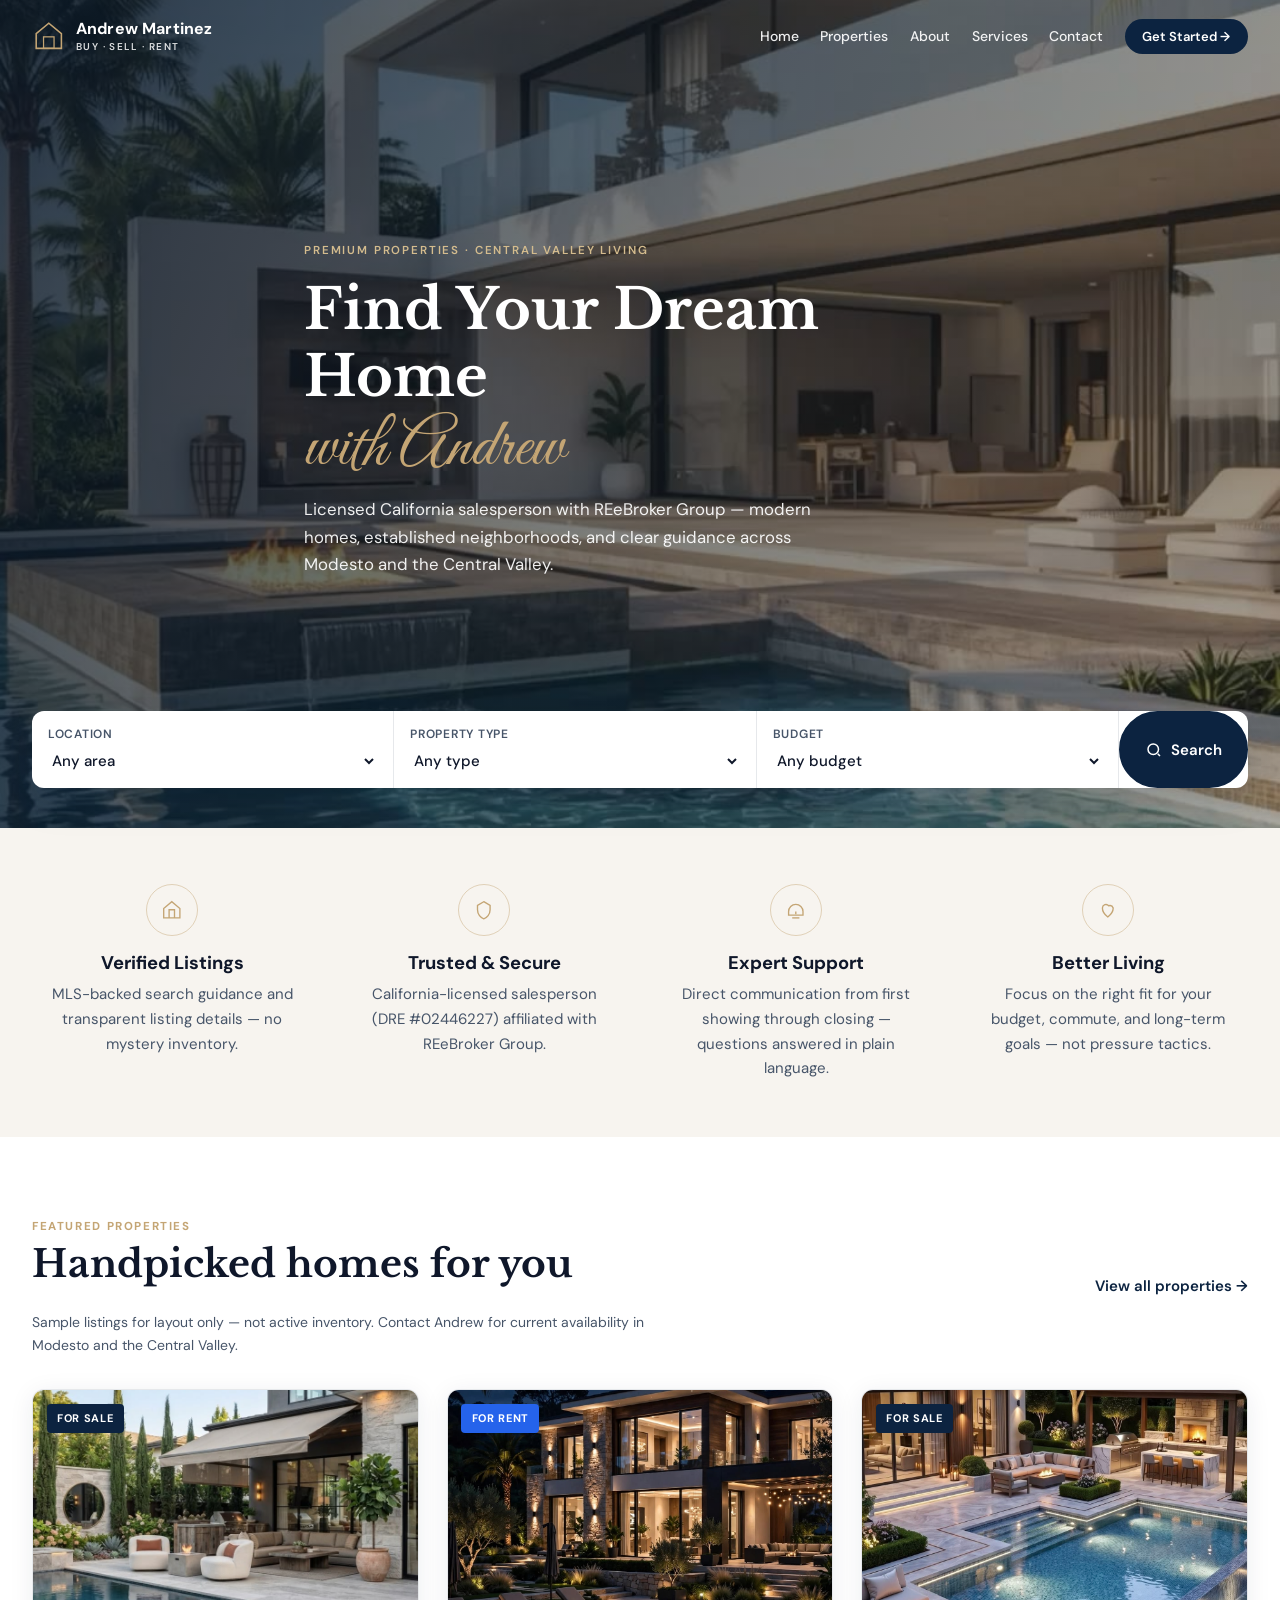
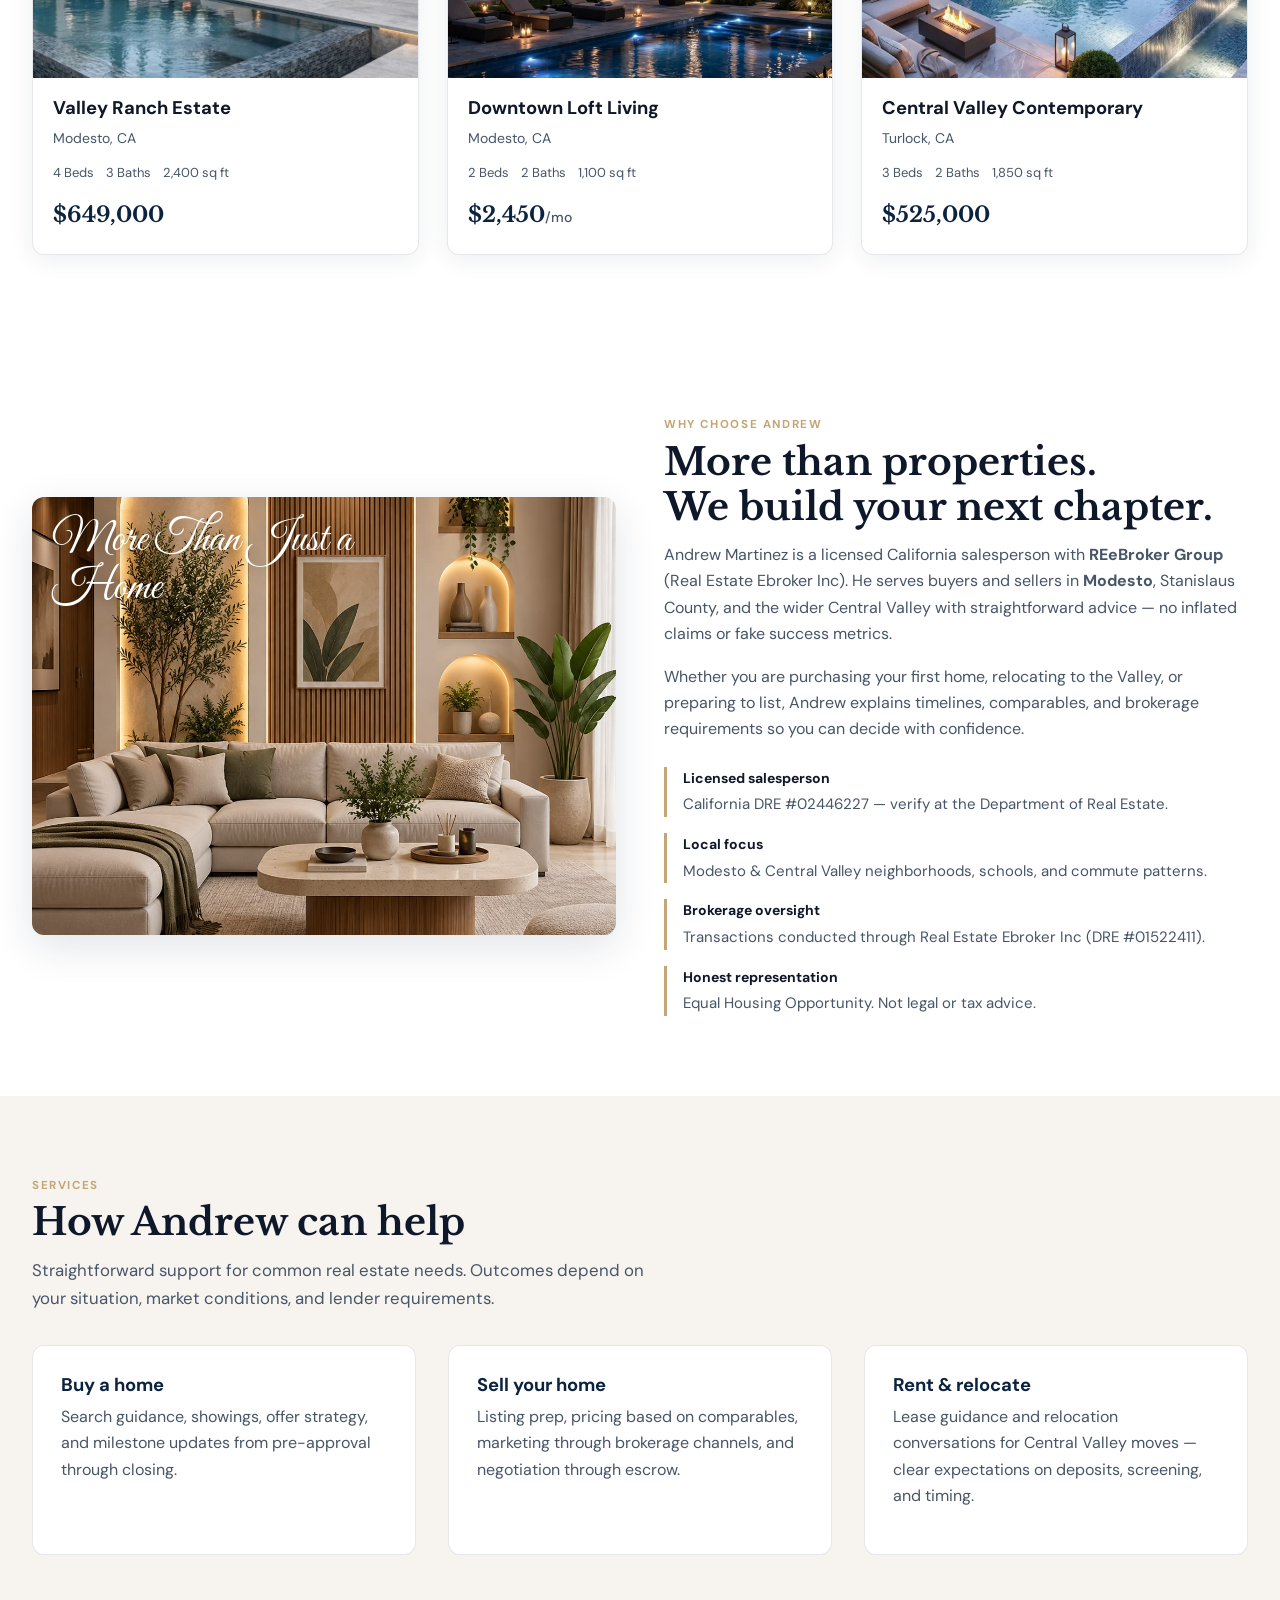
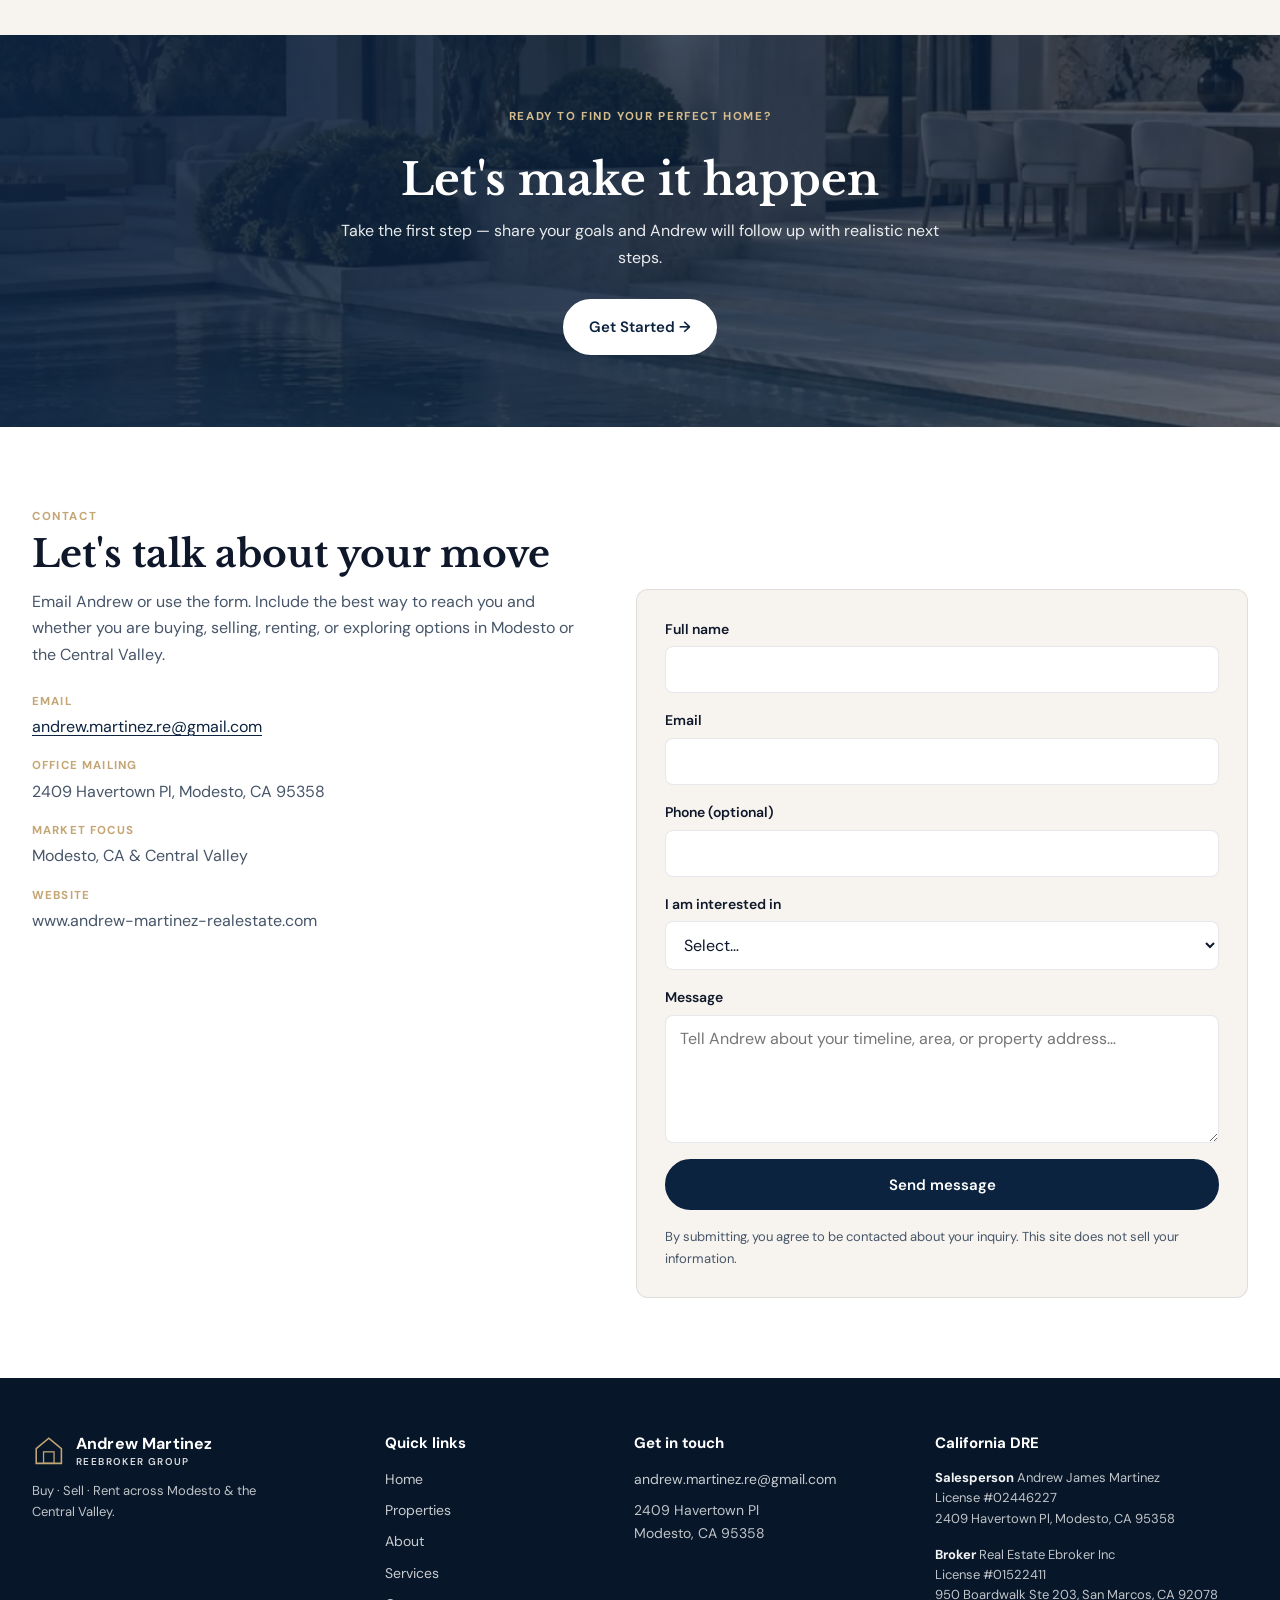
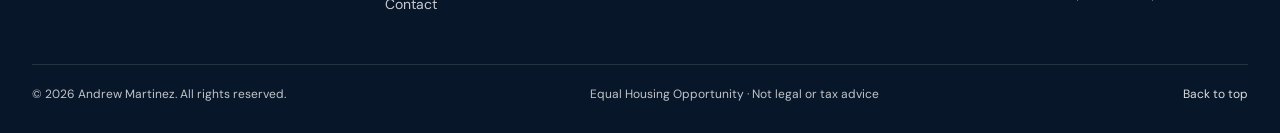
==== commit e892dc97: "Add Pinterest-sourced luxury imagery for hero, listings, and CTA. Download 1200px i.pinimg.com asset" ====
--- a/index.html
+++ b/index.html
@@ -11,11 +11,11 @@
   <meta property="og:title" content="Andrew Martinez | REeBroker Group">
   <meta property="og:description" content="Modesto &amp; Central Valley real estate — buying, selling, and honest listing guidance.">
   <meta property="og:url" content="https://www.andrew-martinez-realestate.com/">
-  <meta property="og:image" content="https://jimmythegod100.github.io/andrew-martinez-realestate/images/og-image.jpg">
+  <meta property="og:image" content="https://jimmythegod100.github.io/andrew-martinez-realestate/images/hero-luxury.jpg">
   <meta name="twitter:card" content="summary_large_image">
   <meta name="twitter:title" content="Andrew Martinez | REeBroker Group">
   <meta name="twitter:description" content="Modesto &amp; Central Valley real estate.">
-  <meta name="twitter:image" content="https://jimmythegod100.github.io/andrew-martinez-realestate/images/og-image.jpg">
+  <meta name="twitter:image" content="https://jimmythegod100.github.io/andrew-martinez-realestate/images/hero-luxury.jpg">
   <link rel="icon" href="images/favicon.svg" type="image/svg+xml">
   <link rel="preconnect" href="https://fonts.googleapis.com">
   <link rel="preconnect" href="https://fonts.gstatic.com" crossorigin>
@@ -146,7 +146,7 @@
         <div class="properties-grid" id="properties-grid">
           <article class="property-card" data-location="modesto" data-type="sale" data-budget="500-700">
             <div class="property-media">
-              <img src="images/hero.jpg" alt="Illustrative modern home exterior" width="640" height="420" loading="lazy">
+              <img src="images/property-1.jpg" alt="Illustrative modern luxury home exterior" width="640" height="420" loading="lazy">
               <span class="property-badge">For Sale</span>
             </div>
             <div class="property-body">
@@ -162,7 +162,7 @@
           </article>
           <article class="property-card" data-location="modesto" data-type="rent" data-budget="rent">
             <div class="property-media">
-              <img src="images/og-image.jpg" alt="Illustrative downtown-style residence" width="640" height="420" loading="lazy">
+              <img src="images/property-2.jpg" alt="Illustrative contemporary pool home" width="640" height="420" loading="lazy">
               <span class="property-badge badge-rent">For Rent</span>
             </div>
             <div class="property-body">
@@ -178,7 +178,7 @@
           </article>
           <article class="property-card" data-location="turlock" data-type="sale" data-budget="500-700">
             <div class="property-media">
-              <img src="images/hero.jpg" alt="Illustrative Central Valley contemporary home" width="640" height="420" loading="lazy">
+              <img src="images/property-3.jpg" alt="Illustrative Central Valley–style contemporary home" width="640" height="420" loading="lazy">
               <span class="property-badge">For Sale</span>
             </div>
             <div class="property-body">
@@ -200,7 +200,7 @@
     <section class="section about-section" id="about" aria-labelledby="about-heading">
       <div class="section-inner about-split">
         <div class="about-visual">
-          <img src="images/og-image.jpg" alt="Bright modern living space" width="720" height="540" loading="lazy">
+          <img src="images/about-living.jpg" alt="Bright modern luxury living room" width="720" height="540" loading="lazy">
           <p class="about-overlay-script">More Than Just a Home</p>
         </div>
         <div class="about-copy">
--- a/css/styles.css
+++ b/css/styles.css
@@ -285,7 +285,7 @@
   justify-content: center;
   padding: calc(var(--header-h) + 2rem) 1rem 7rem;
   background: var(--color-navy-deep) center / cover no-repeat;
-  background-image: url("../images/hero.jpg");
+  background-image: url("../images/hero-luxury.jpg");
 }
 
 .hero::after {
@@ -773,7 +773,7 @@
   background: var(--color-navy) center / cover no-repeat;
   background-image:
     linear-gradient(105deg, rgba(12, 35, 64, 0.92) 0%, rgba(12, 35, 64, 0.78) 55%, rgba(12, 35, 64, 0.65) 100%),
-    url("../images/hero.jpg");
+    url("../images/cta-architecture.jpg");
   color: rgba(255, 255, 255, 0.9);
   text-align: center;
 }
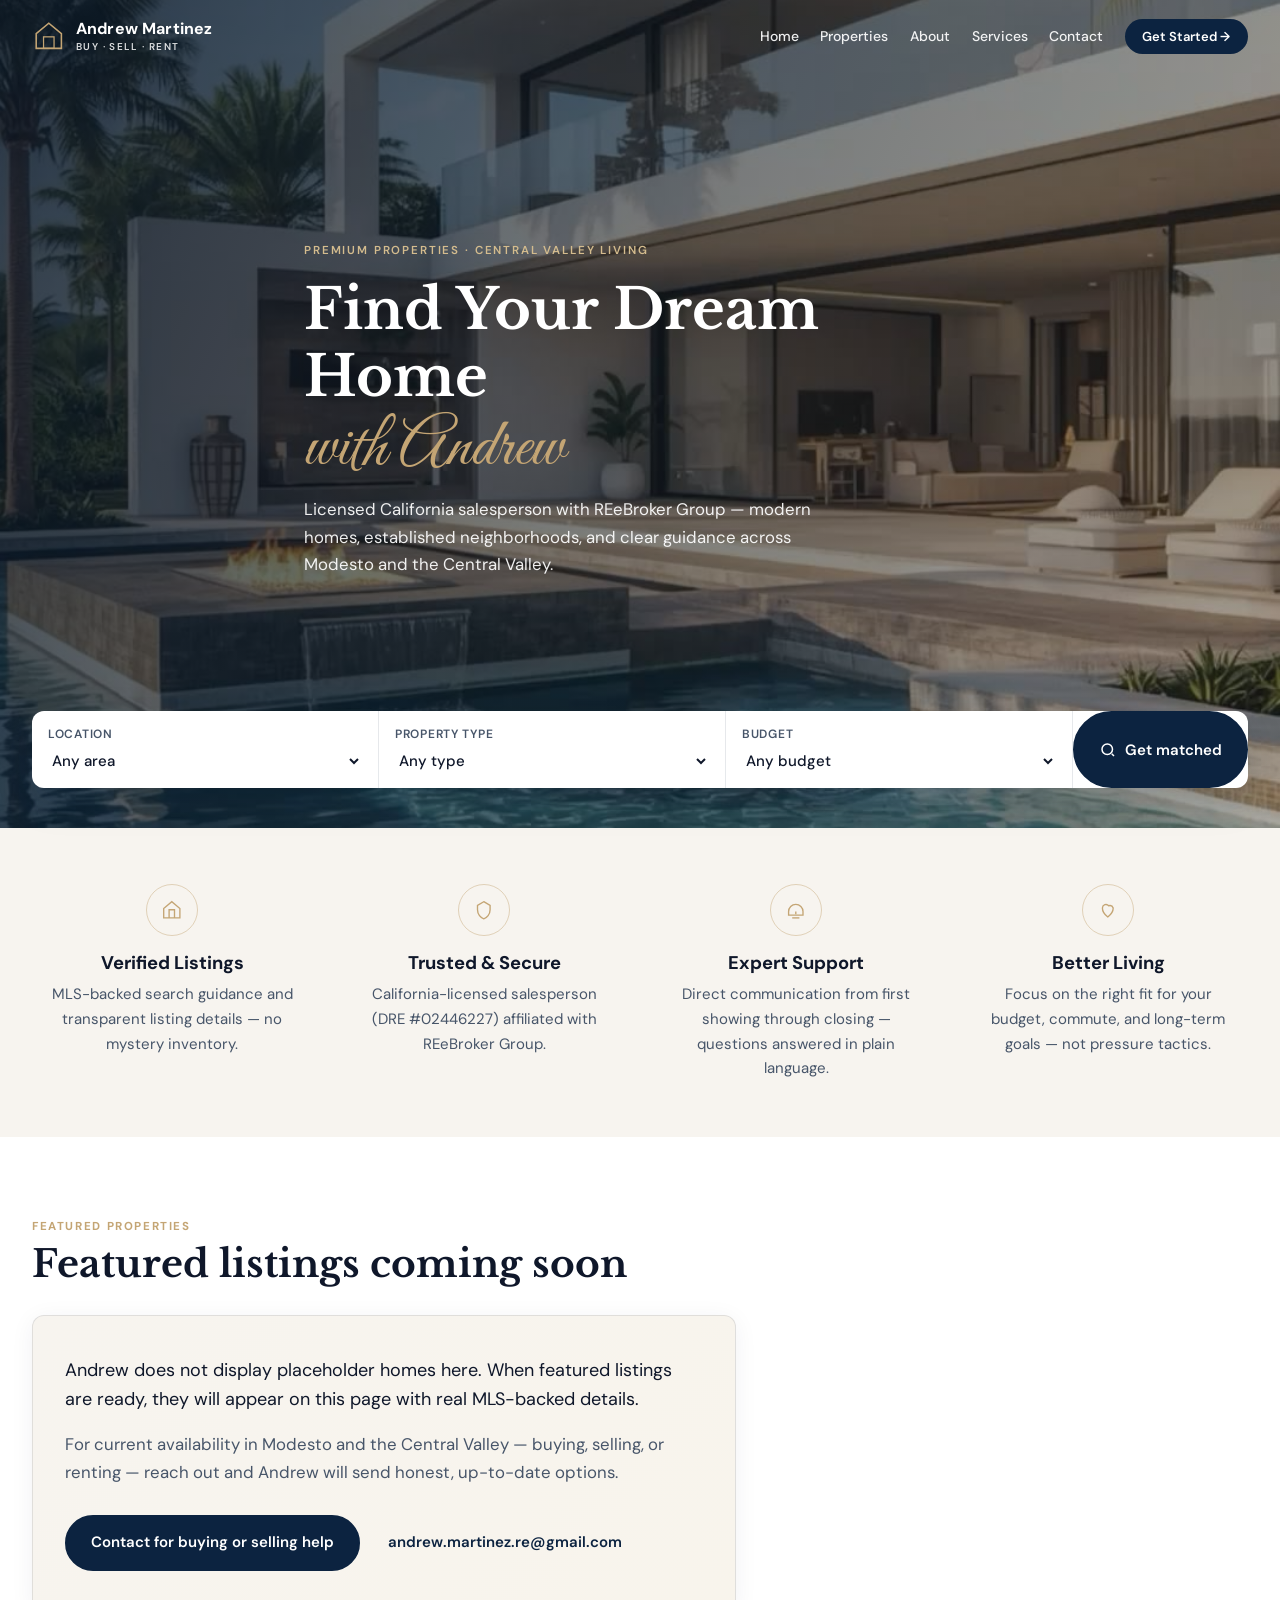
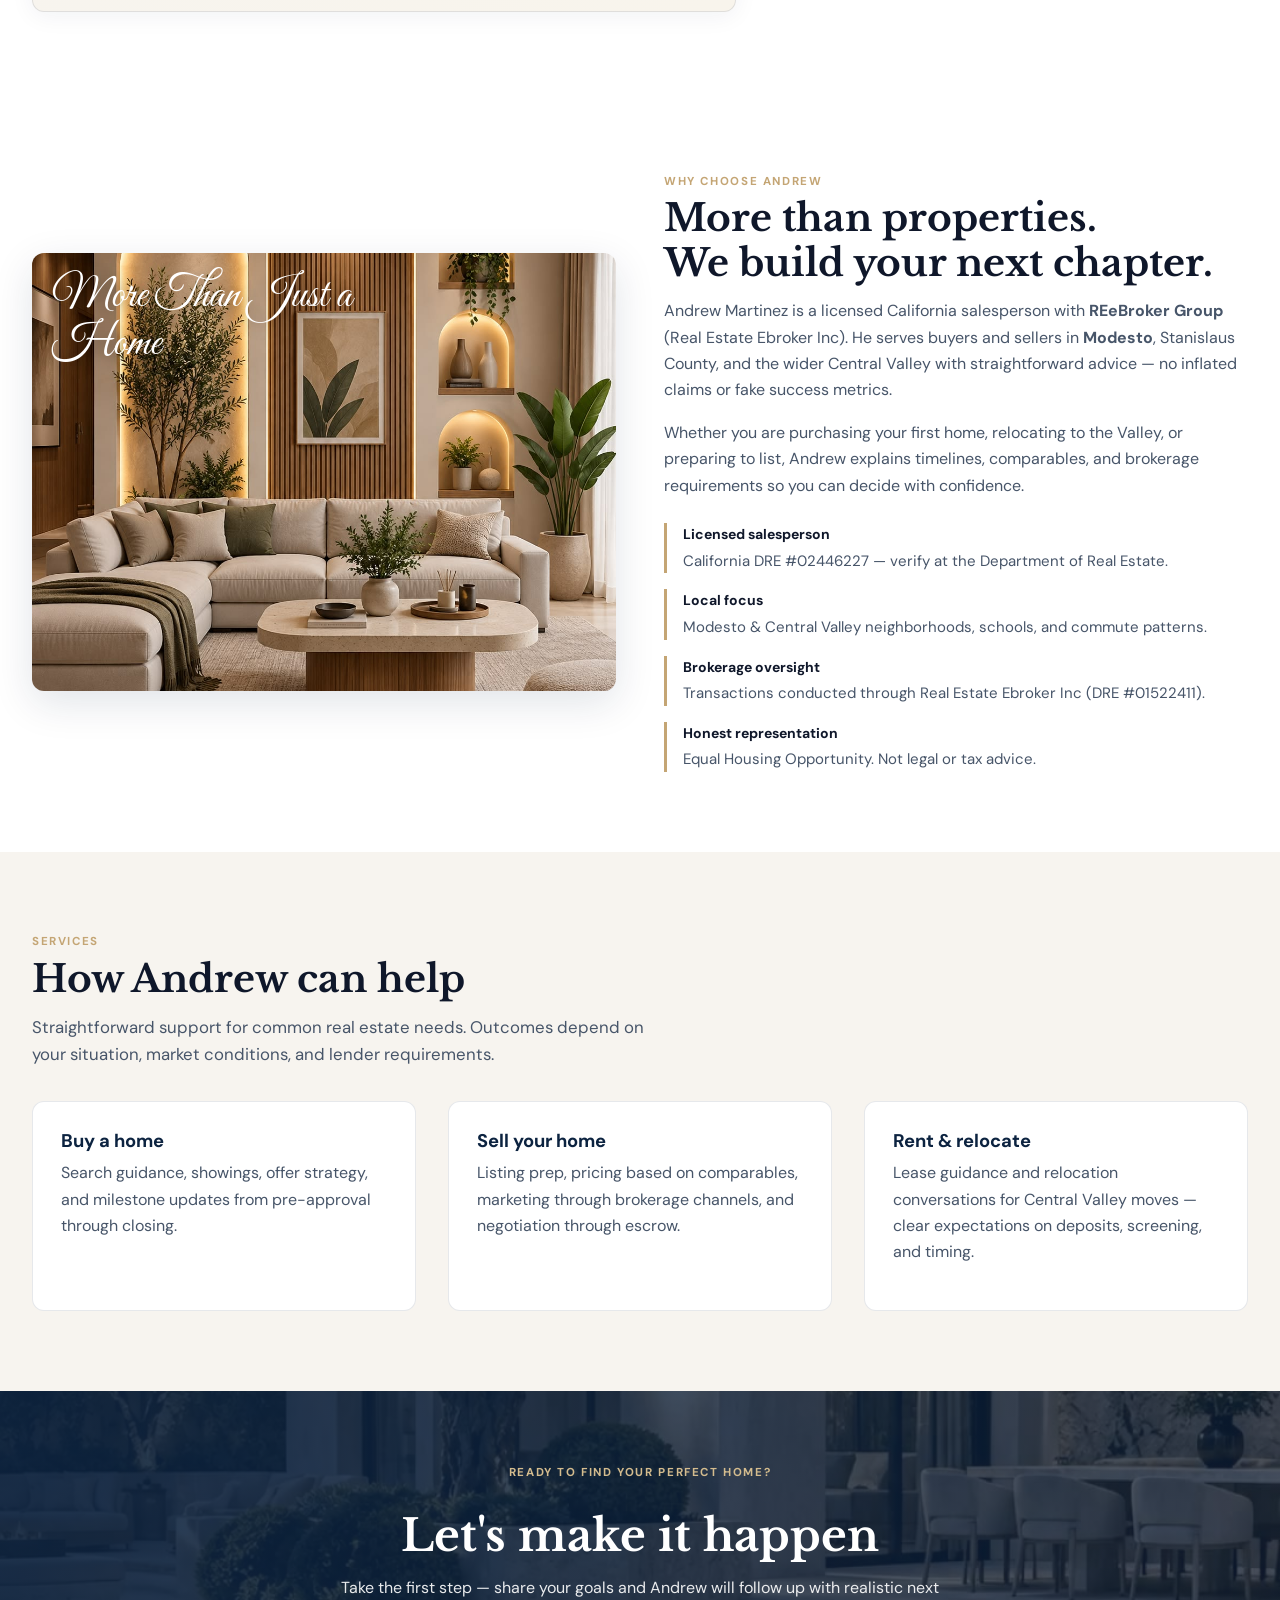
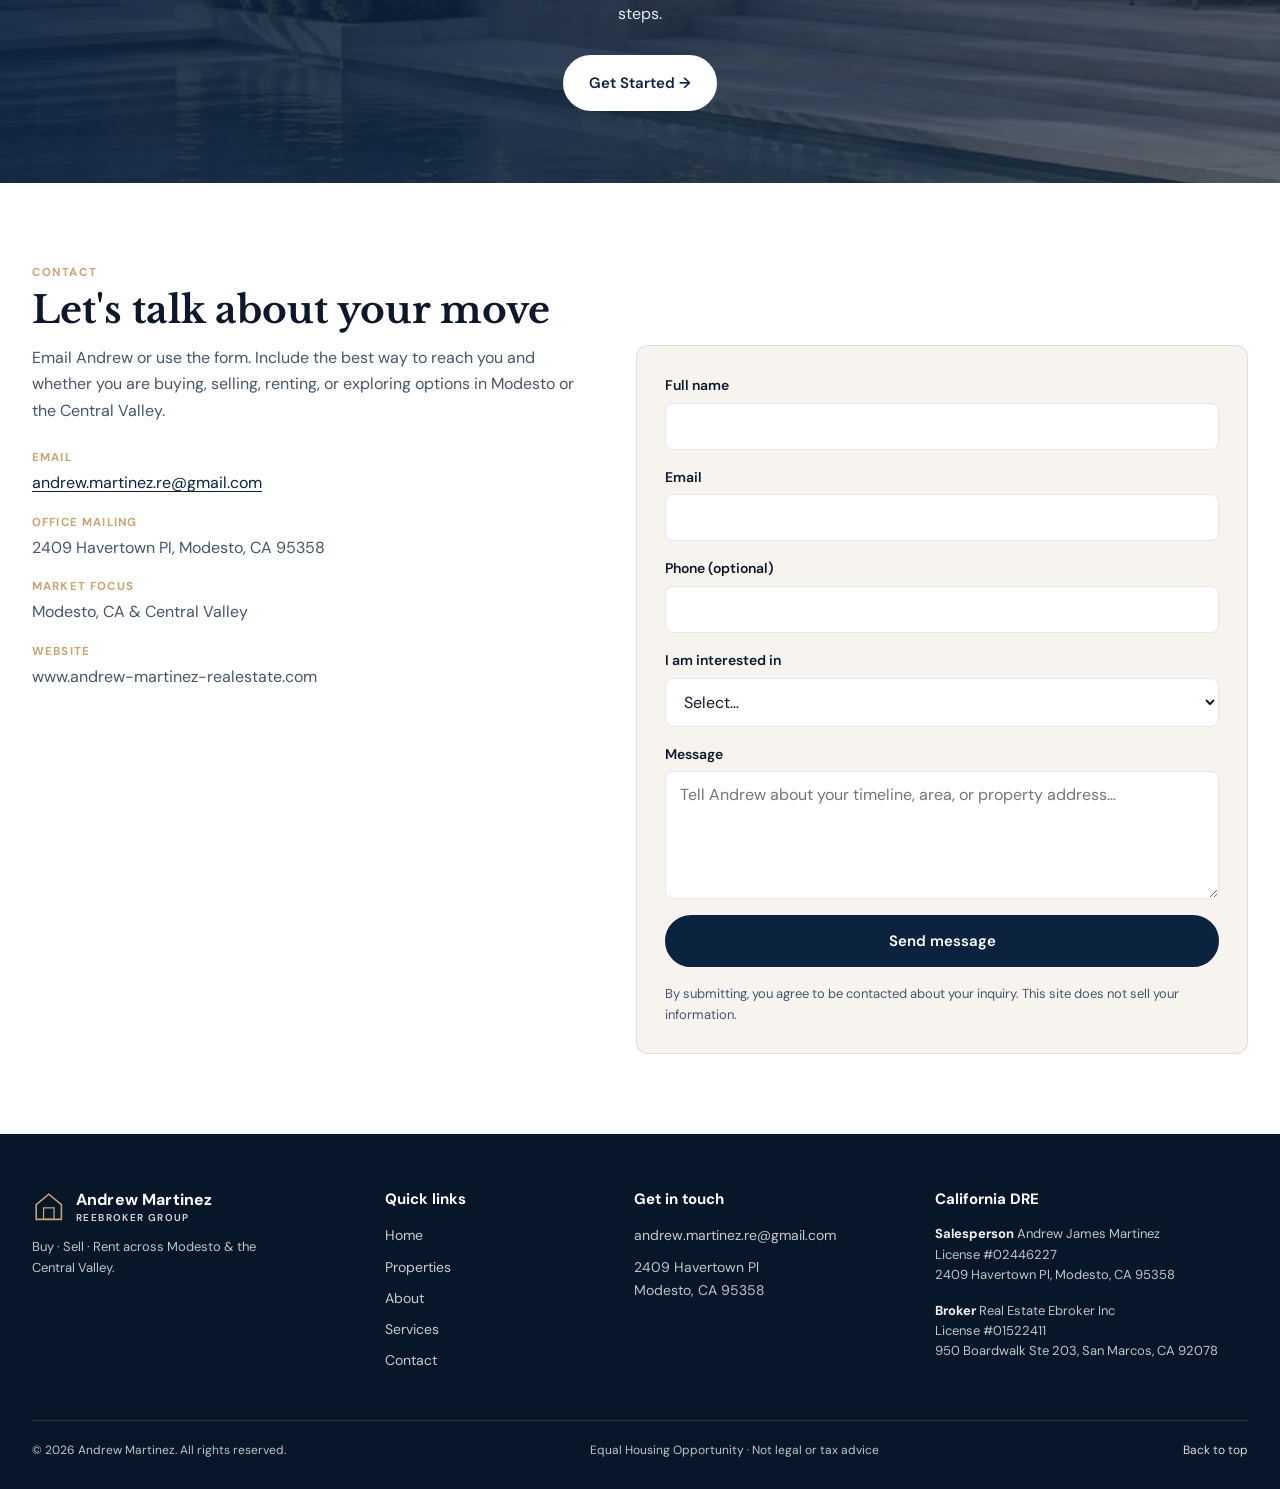
==== commit 8dfd27a0: "Replace sample featured listings with honest coming-soon state. Remove illustrative property cards a" ====
--- a/index.html
+++ b/index.html
@@ -65,7 +65,7 @@
         </h1>
         <p class="hero-tagline">Licensed California salesperson with REeBroker Group — modern homes, established neighborhoods, and clear guidance across Modesto and the Central Valley.</p>
       </div>
-      <form class="hero-search" id="hero-search" role="search" aria-label="Search sample listings">
+      <form class="hero-search" id="hero-search" role="search" aria-label="Share your home search criteria">
         <label class="hero-search-field">
           <span class="hero-search-label">Location</span>
           <select name="location" id="search-location">
@@ -94,7 +94,7 @@
         </label>
         <button class="btn btn-navy hero-search-btn" type="submit">
           <svg width="18" height="18" viewBox="0 0 24 24" fill="none" stroke="currentColor" stroke-width="2" aria-hidden="true"><circle cx="11" cy="11" r="7"/><path d="M20 20l-3-3"/></svg>
-          Search
+          Get matched
         </button>
       </form>
     </section>
@@ -135,65 +135,16 @@
 
     <section class="section properties-section" id="properties" aria-labelledby="properties-heading">
       <div class="section-inner">
-        <div class="section-head-row">
-          <div>
-            <p class="section-label">Featured properties</p>
-            <h2 id="properties-heading">Handpicked homes for you</h2>
-          </div>
-          <a class="text-link" href="#contact">View all properties →</a>
-        </div>
-        <p class="properties-disclaimer">Sample listings for layout only — not active inventory. Contact Andrew for current availability in Modesto and the Central Valley.</p>
-        <div class="properties-grid" id="properties-grid">
-          <article class="property-card" data-location="modesto" data-type="sale" data-budget="500-700">
-            <div class="property-media">
-              <img src="images/property-1.jpg" alt="Illustrative modern luxury home exterior" width="640" height="420" loading="lazy">
-              <span class="property-badge">For Sale</span>
-            </div>
-            <div class="property-body">
-              <h3>Valley Ranch Estate</h3>
-              <p class="property-location">Modesto, CA</p>
-              <ul class="property-specs">
-                <li>4 Beds</li>
-                <li>3 Baths</li>
-                <li>2,400 sq ft</li>
-              </ul>
-              <p class="property-price">$649,000</p>
-            </div>
-          </article>
-          <article class="property-card" data-location="modesto" data-type="rent" data-budget="rent">
-            <div class="property-media">
-              <img src="images/property-2.jpg" alt="Illustrative contemporary pool home" width="640" height="420" loading="lazy">
-              <span class="property-badge badge-rent">For Rent</span>
-            </div>
-            <div class="property-body">
-              <h3>Downtown Loft Living</h3>
-              <p class="property-location">Modesto, CA</p>
-              <ul class="property-specs">
-                <li>2 Beds</li>
-                <li>2 Baths</li>
-                <li>1,100 sq ft</li>
-              </ul>
-              <p class="property-price">$2,450<span>/mo</span></p>
-            </div>
-          </article>
-          <article class="property-card" data-location="turlock" data-type="sale" data-budget="500-700">
-            <div class="property-media">
-              <img src="images/property-3.jpg" alt="Illustrative Central Valley–style contemporary home" width="640" height="420" loading="lazy">
-              <span class="property-badge">For Sale</span>
-            </div>
-            <div class="property-body">
-              <h3>Central Valley Contemporary</h3>
-              <p class="property-location">Turlock, CA</p>
-              <ul class="property-specs">
-                <li>3 Beds</li>
-                <li>2 Baths</li>
-                <li>1,850 sq ft</li>
-              </ul>
-              <p class="property-price">$525,000</p>
-            </div>
-          </article>
-        </div>
-        <p class="properties-empty" id="properties-empty" hidden>No sample listings match those filters. <a href="#contact">Contact Andrew</a> for a personalized search.</p>
+        <p class="section-label">Featured properties</p>
+        <h2 id="properties-heading">Featured listings coming soon</h2>
+        <div class="properties-coming-soon">
+          <p class="properties-coming-soon-lead">Andrew does not display placeholder homes here. When featured listings are ready, they will appear on this page with real MLS-backed details.</p>
+          <p>For current availability in Modesto and the Central Valley — buying, selling, or renting — reach out and Andrew will send honest, up-to-date options.</p>
+          <div class="properties-coming-soon-actions">
+            <a class="btn btn-navy" href="#contact">Contact for buying or selling help</a>
+            <a class="text-link" href="mailto:andrew.martinez.re@gmail.com">andrew.martinez.re@gmail.com</a>
+          </div>
+        </div>
       </div>
     </section>
 
--- a/css/styles.css
+++ b/css/styles.css
@@ -564,11 +564,34 @@
   color: var(--color-gold);
 }
 
-.properties-disclaimer {
-  font-size: 0.875rem;
+.properties-coming-soon {
+  margin-top: 1.75rem;
+  padding: 2.5rem 2rem;
+  background: linear-gradient(135deg, var(--color-cream) 0%, #f8f4ec 100%);
+  border: 1px solid var(--color-border);
+  border-radius: var(--radius);
+  box-shadow: 0 4px 24px rgba(12, 35, 64, 0.06);
+  max-width: 44rem;
+}
+
+.properties-coming-soon p {
   color: var(--color-ink-soft);
-  margin-bottom: 2rem;
-  max-width: 42rem;
+  font-size: 1.05rem;
+  line-height: 1.65;
+  margin-bottom: 1rem;
+}
+
+.properties-coming-soon-lead {
+  color: var(--color-ink) !important;
+  font-size: 1.125rem !important;
+}
+
+.properties-coming-soon-actions {
+  display: flex;
+  flex-wrap: wrap;
+  align-items: center;
+  gap: 1.25rem 1.75rem;
+  margin-top: 1.75rem;
 }
 
 .properties-grid {
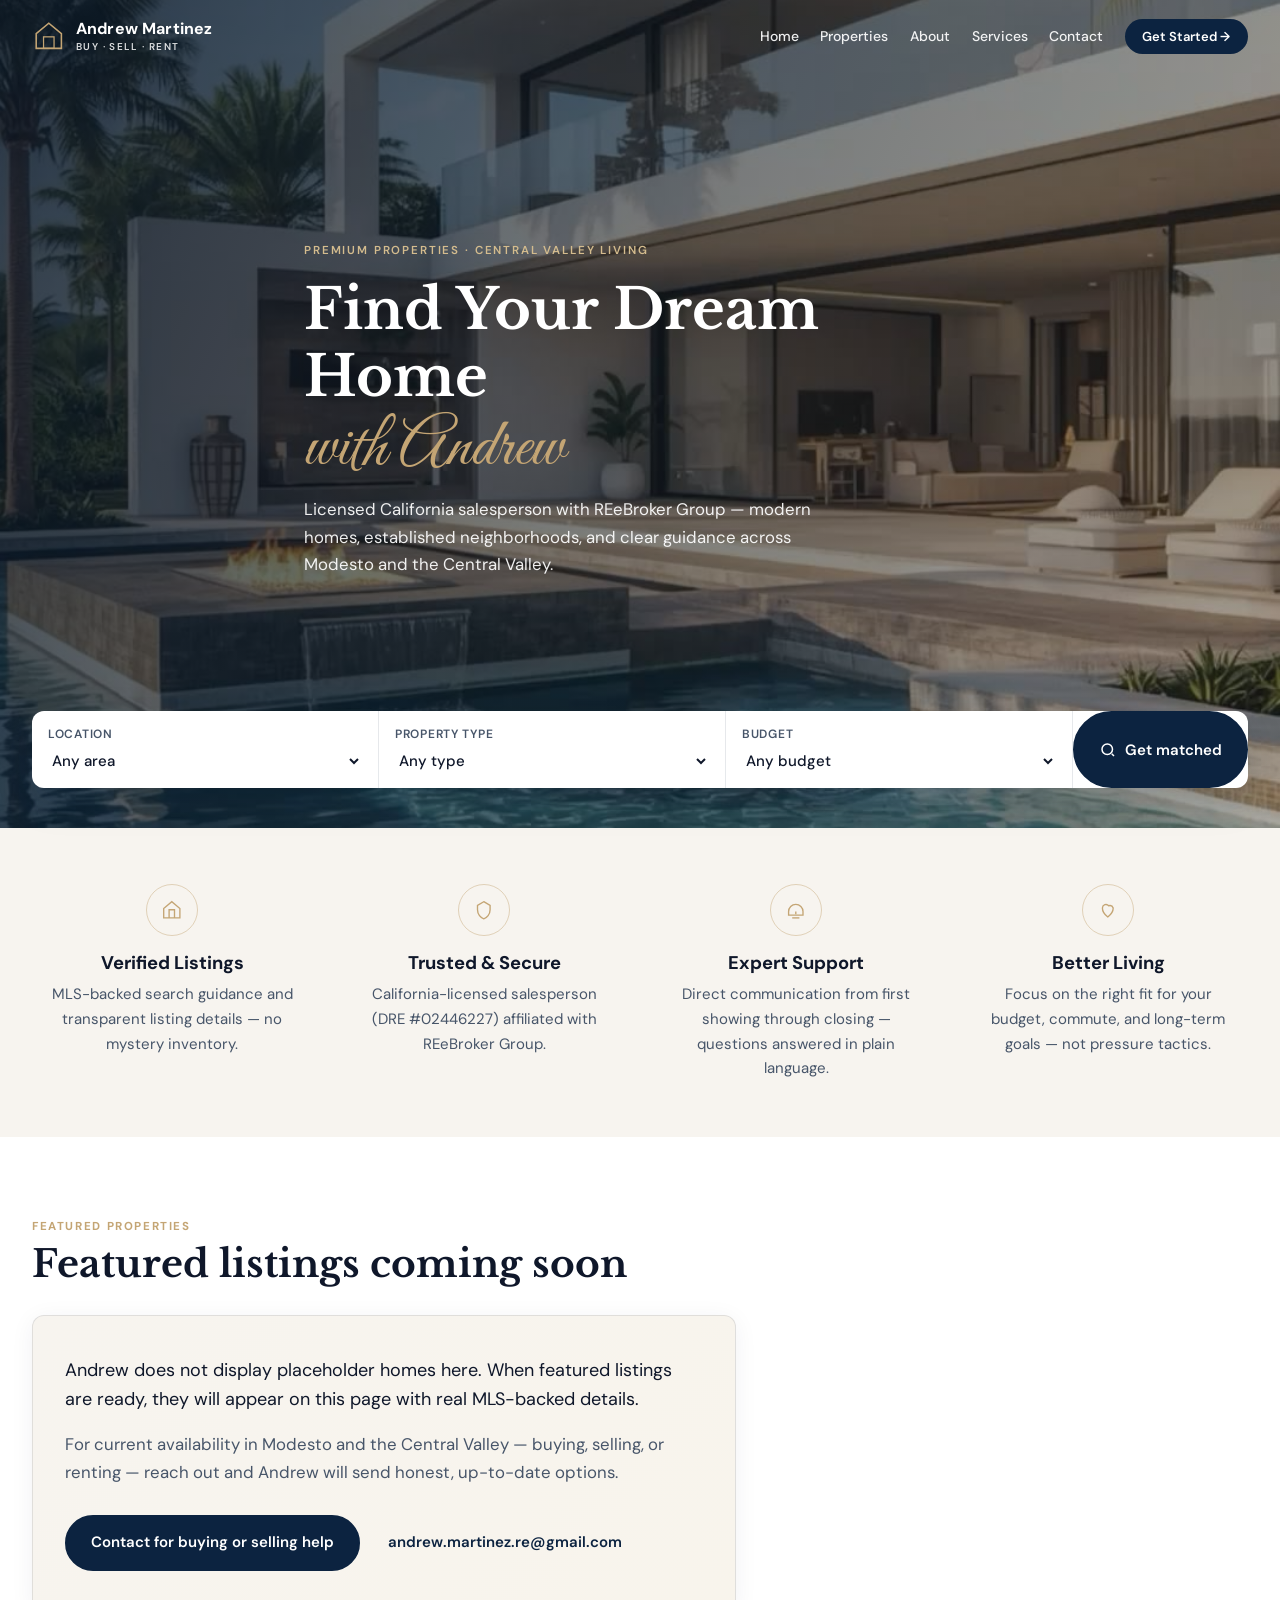
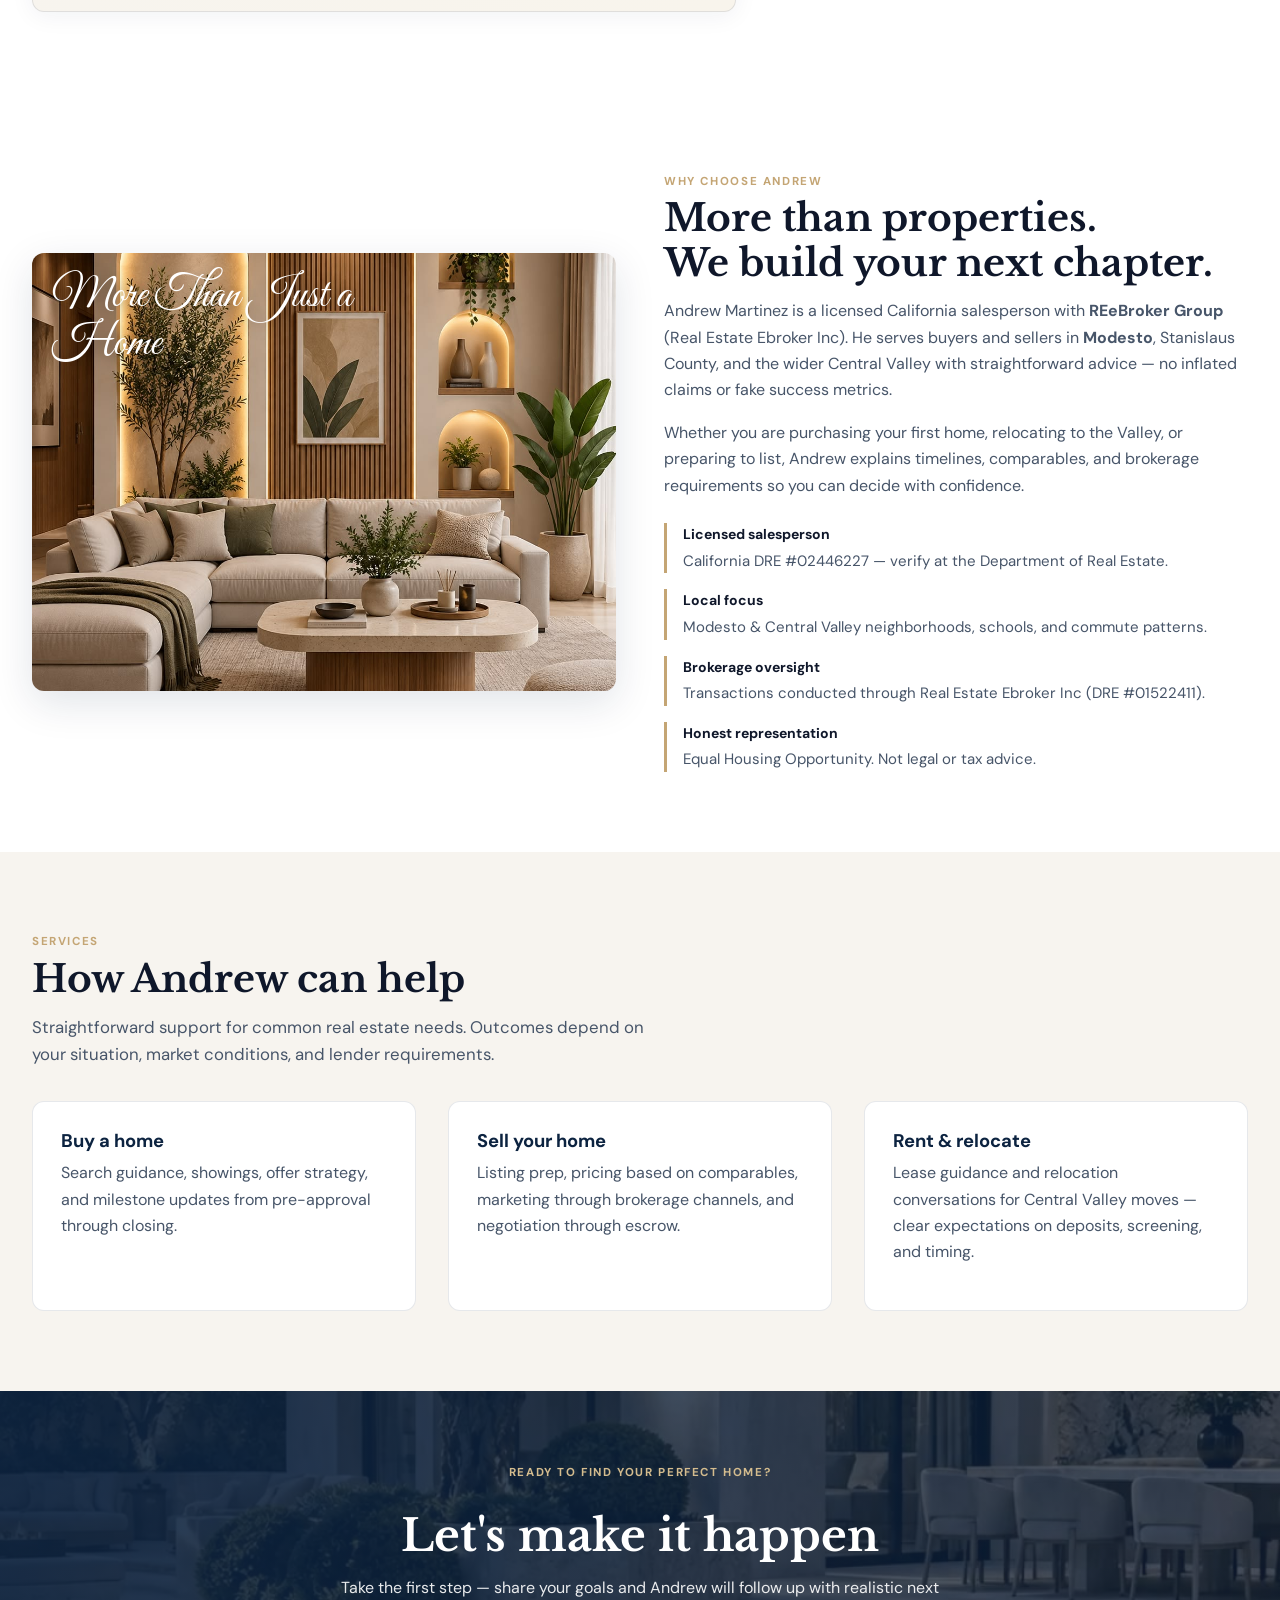
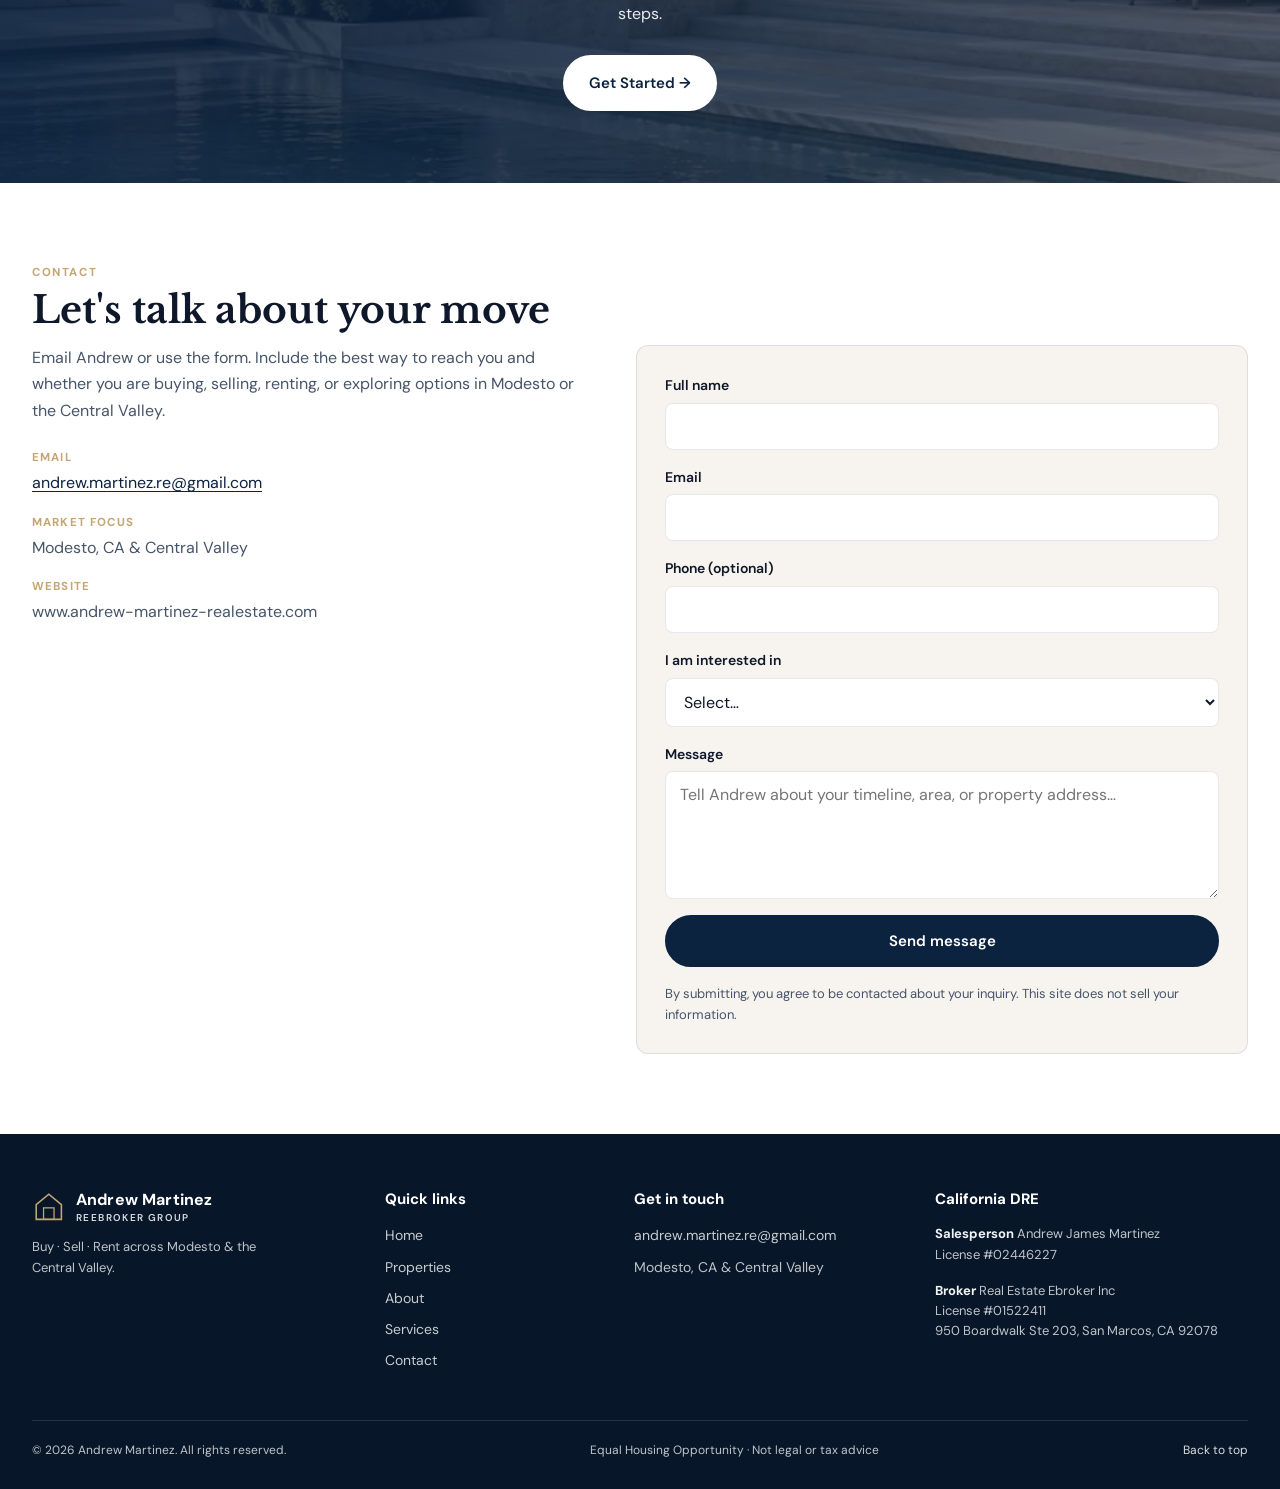
==== commit 4b6e0293: "Remove Andrew office mailing address from site. Drop Havertown Pl from contact and footer; keep DRE " ====
--- a/index.html
+++ b/index.html
@@ -225,10 +225,6 @@
                 <a href="mailto:andrew.martinez.re@gmail.com">andrew.martinez.re@gmail.com</a>
               </li>
               <li>
-                <strong>Office mailing</strong>
-                2409 Havertown Pl, Modesto, CA 95358
-              </li>
-              <li>
                 <strong>Market focus</strong>
                 Modesto, CA &amp; Central Valley
               </li>
@@ -308,12 +304,12 @@
         <h2 class="footer-title">Get in touch</h2>
         <ul class="footer-contact">
           <li><a href="mailto:andrew.martinez.re@gmail.com">andrew.martinez.re@gmail.com</a></li>
-          <li>2409 Havertown Pl<br>Modesto, CA 95358</li>
+          <li>Modesto, CA &amp; Central Valley</li>
         </ul>
       </div>
       <div class="footer-col footer-license">
         <h2 class="footer-title">California DRE</h2>
-        <p><strong>Salesperson</strong> Andrew James Martinez<br>License #02446227<br>2409 Havertown Pl, Modesto, CA 95358</p>
+        <p><strong>Salesperson</strong> Andrew James Martinez<br>License #02446227</p>
         <p><strong>Broker</strong> Real Estate Ebroker Inc<br>License #01522411<br>950 Boardwalk Ste 203, San Marcos, CA 92078</p>
       </div>
     </div>
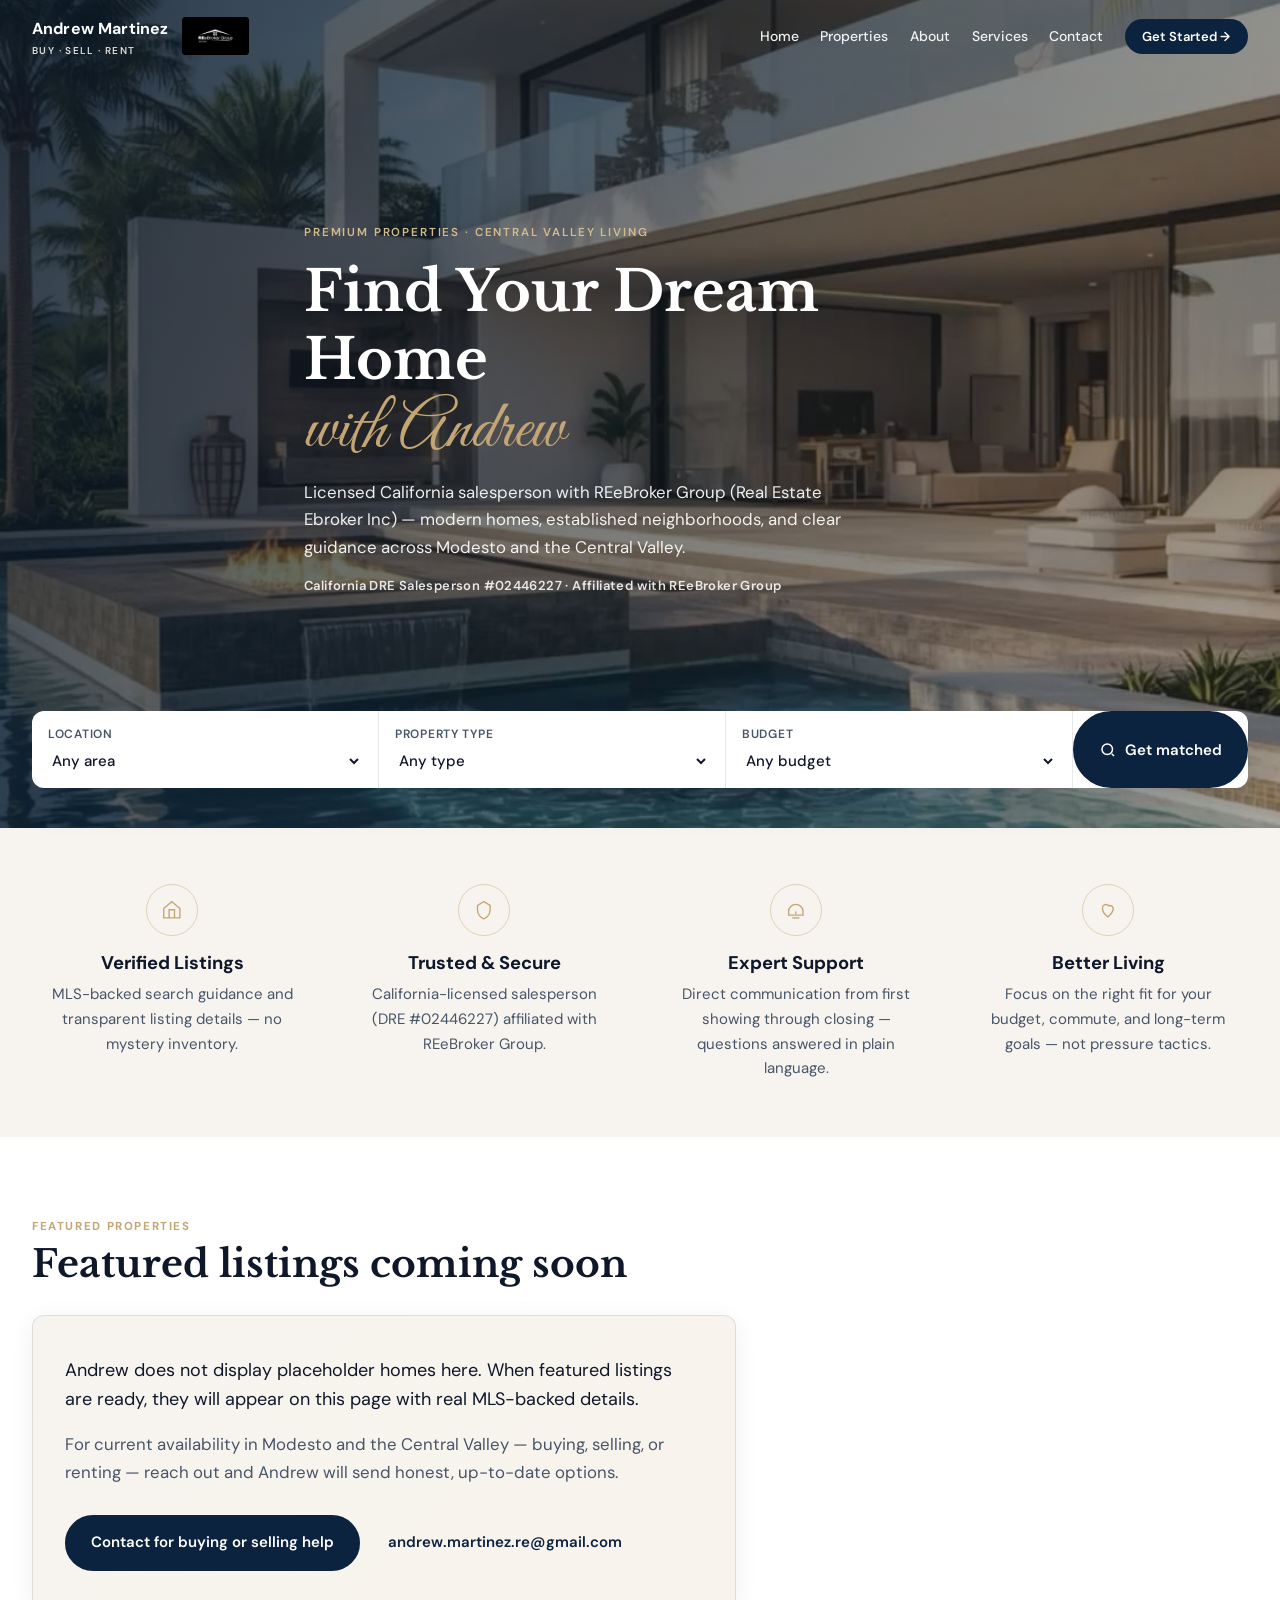
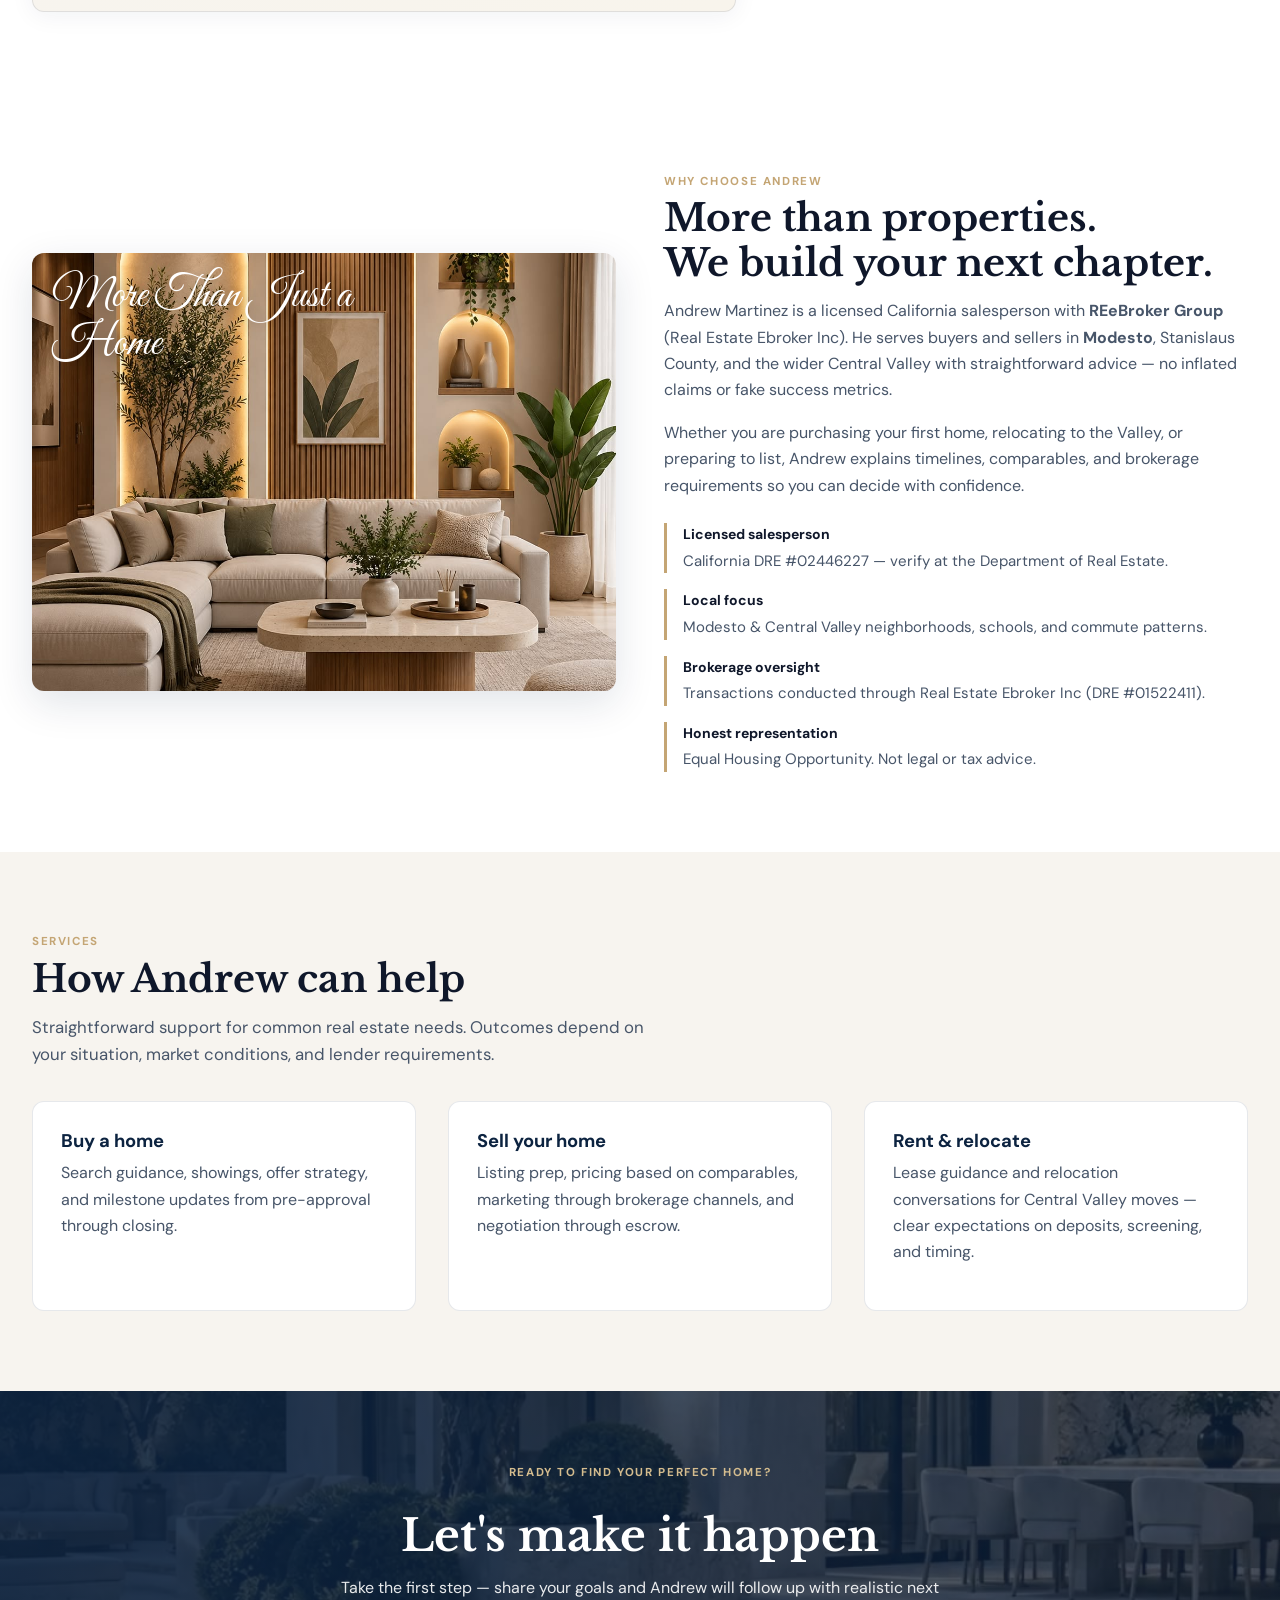
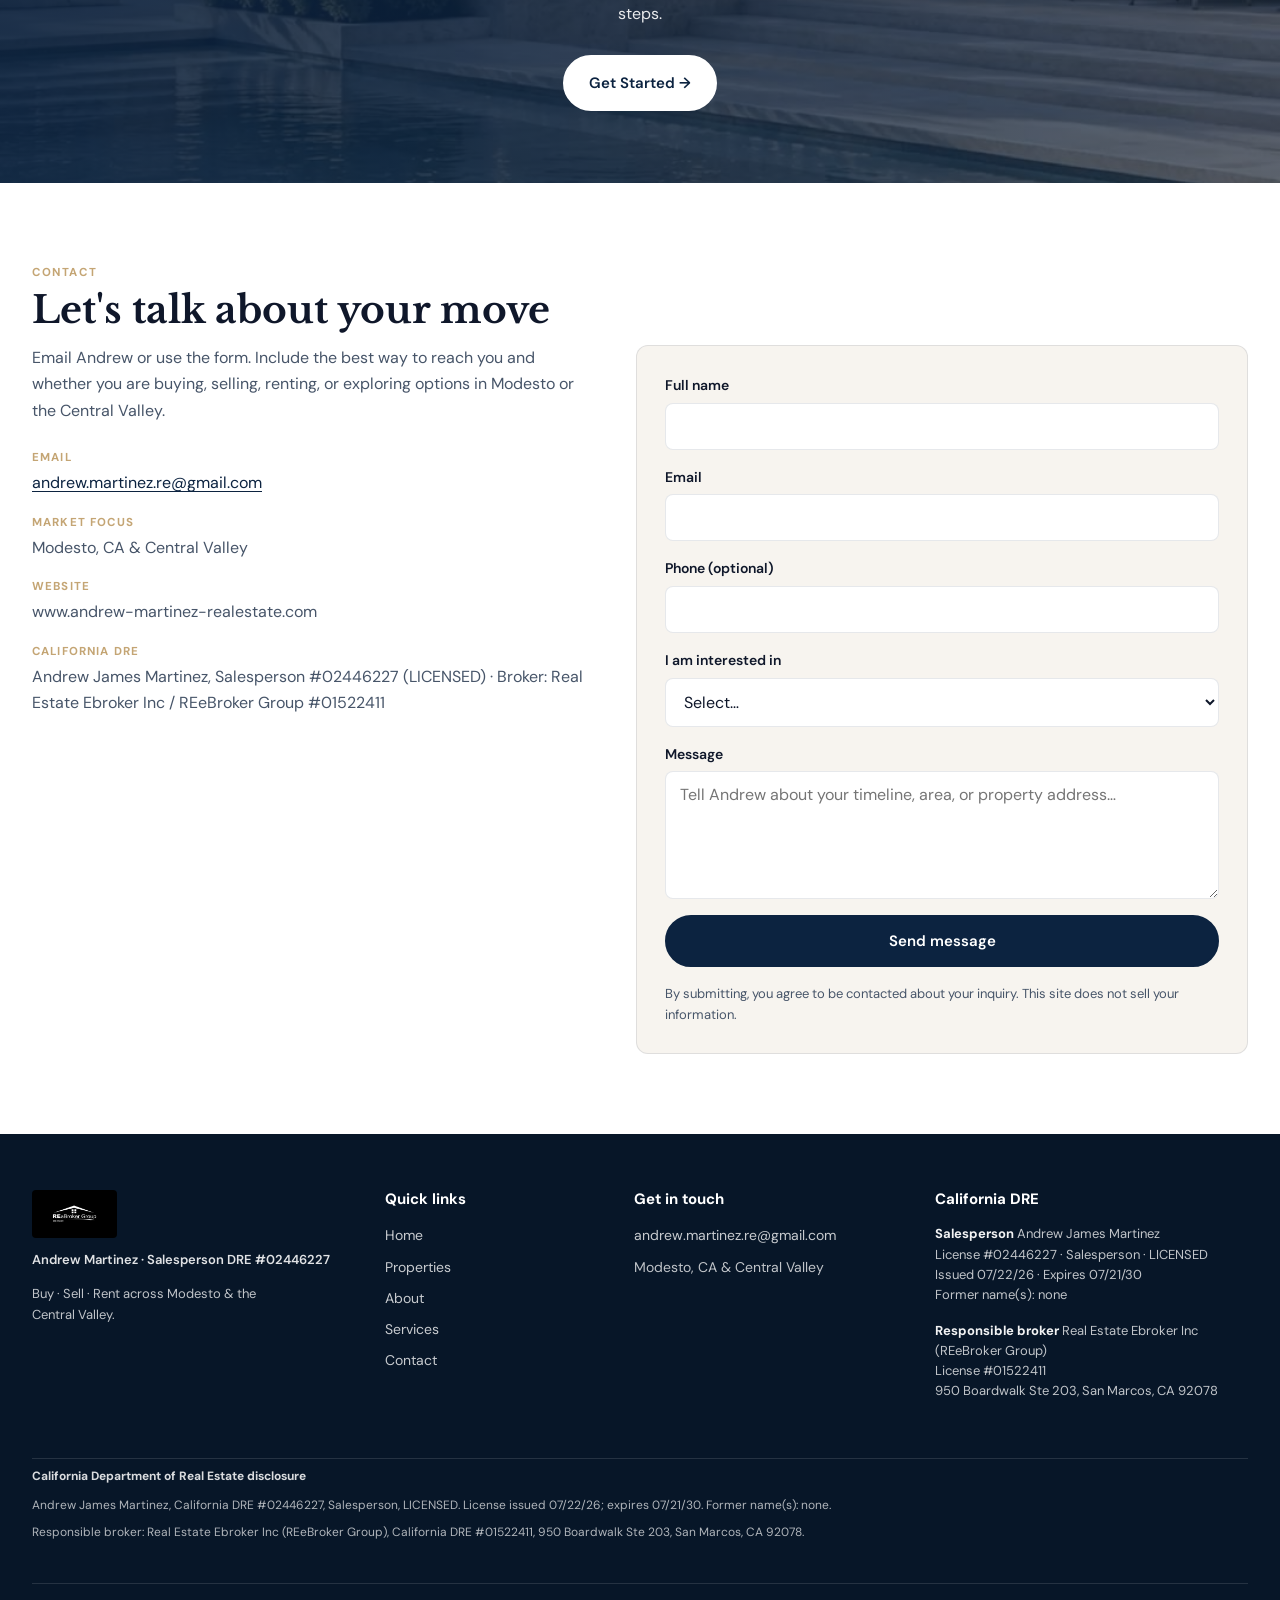
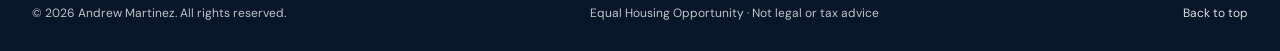
==== commit 176f1c03: "Add REeBroker logo and full California DRE disclosures Official REeBroker Group logo in header/foote" ====
--- a/index.html
+++ b/index.html
@@ -27,15 +27,14 @@
 
   <header class="site-header" id="top">
     <div class="inner">
-      <a class="logo-lockup" href="#top" aria-label="Andrew Martinez, REeBroker Group — home">
-        <svg class="logo-icon" viewBox="0 0 32 32" fill="none" aria-hidden="true">
-          <path d="M4 14L16 4l12 10v14H4V14z" stroke="currentColor" stroke-width="1.5" fill="none"/>
-          <rect x="11" y="17" width="10" height="11" stroke="currentColor" stroke-width="1.2" fill="none"/>
-        </svg>
-        <span class="logo-text">
-          Andrew Martinez
-          <span class="logo-tagline">Buy · Sell · Rent</span>
+      <a class="logo-lockup logo-lockup--brand" href="#top" aria-label="Andrew Martinez, REeBroker Group — home">
+        <span class="logo-agent">
+          <span class="logo-text">
+            Andrew Martinez
+            <span class="logo-tagline">Buy · Sell · Rent</span>
+          </span>
         </span>
+        <img class="reebroker-logo reebroker-logo--header" src="images/reebroker-logo.png" width="148" height="48" alt="REeBroker Group — Real Estate Ebroker Inc, California DRE 01522411">
       </a>
       <button class="nav-toggle" type="button" aria-expanded="false" aria-controls="site-nav" aria-label="Open menu">
         <svg width="24" height="24" viewBox="0 0 24 24" fill="none" stroke="currentColor" stroke-width="2" aria-hidden="true">
@@ -63,7 +62,8 @@
           Find Your Dream Home
           <span class="hero-script">with Andrew</span>
         </h1>
-        <p class="hero-tagline">Licensed California salesperson with REeBroker Group — modern homes, established neighborhoods, and clear guidance across Modesto and the Central Valley.</p>
+        <p class="hero-tagline">Licensed California salesperson with REeBroker Group (Real Estate Ebroker Inc) — modern homes, established neighborhoods, and clear guidance across Modesto and the Central Valley.</p>
+        <p class="hero-dre">California DRE Salesperson #02446227 · Affiliated with REeBroker Group</p>
       </div>
       <form class="hero-search" id="hero-search" role="search" aria-label="Share your home search criteria">
         <label class="hero-search-field">
@@ -232,6 +232,10 @@
                 <strong>Website</strong>
                 www.andrew-martinez-realestate.com
               </li>
+              <li>
+                <strong>California DRE</strong>
+                Andrew James Martinez, Salesperson #02446227 (LICENSED) · Broker: Real Estate Ebroker Inc / REeBroker Group #01522411
+              </li>
             </ul>
           </div>
           <form class="contact-form" action="https://formsubmit.co/andrew.martinez.re@gmail.com" method="POST">
@@ -278,15 +282,9 @@
   <footer class="site-footer" id="license" aria-labelledby="footer-heading">
     <div class="footer-inner">
       <div class="footer-brand">
-        <a class="logo-lockup footer-logo" href="#top">
-          <svg class="logo-icon" viewBox="0 0 32 32" fill="none" aria-hidden="true">
-            <path d="M4 14L16 4l12 10v14H4V14z" stroke="currentColor" stroke-width="1.5" fill="none"/>
-            <rect x="11" y="17" width="10" height="11" stroke="currentColor" stroke-width="1.2" fill="none"/>
-          </svg>
-          <span class="logo-text">
-            Andrew Martinez
-            <span class="logo-tagline">REeBroker Group</span>
-          </span>
+        <a class="footer-brand-link" href="#top">
+          <img class="reebroker-logo reebroker-logo--footer" src="images/reebroker-logo.png" width="168" height="54" alt="REeBroker Group — Real Estate Ebroker Inc, California DRE 01522411">
+          <span class="footer-agent-name">Andrew Martinez · Salesperson DRE #02446227</span>
         </a>
         <p class="footer-tagline">Buy · Sell · Rent across Modesto &amp; the Central Valley.</p>
       </div>
@@ -309,8 +307,13 @@
       </div>
       <div class="footer-col footer-license">
         <h2 class="footer-title">California DRE</h2>
-        <p><strong>Salesperson</strong> Andrew James Martinez<br>License #02446227</p>
-        <p><strong>Broker</strong> Real Estate Ebroker Inc<br>License #01522411<br>950 Boardwalk Ste 203, San Marcos, CA 92078</p>
+        <p><strong>Salesperson</strong> Andrew James Martinez<br>License #02446227 · Salesperson · LICENSED<br>Issued 07/22/26 · Expires 07/21/30<br>Former name(s): none</p>
+        <p><strong>Responsible broker</strong> Real Estate Ebroker Inc (REeBroker Group)<br>License #01522411<br>950 Boardwalk Ste 203, San Marcos, CA 92078</p>
+      </div>
+      <div class="footer-compliance" aria-label="California real estate license disclosure">
+        <p class="footer-compliance-title">California Department of Real Estate disclosure</p>
+        <p>Andrew James Martinez, California DRE #02446227, Salesperson, LICENSED. License issued 07/22/26; expires 07/21/30. Former name(s): none.</p>
+        <p>Responsible broker: Real Estate Ebroker Inc (REeBroker Group), California DRE #01522411, 950 Boardwalk Ste 203, San Marcos, CA 92078.</p>
       </div>
     </div>
     <div class="footer-bottom">
--- a/css/styles.css
+++ b/css/styles.css
@@ -148,6 +148,49 @@
   color: var(--color-white);
 }
 
+.logo-lockup--brand {
+  gap: 0.85rem;
+  max-width: min(100%, 22rem);
+}
+
+.logo-agent {
+  flex-shrink: 0;
+}
+
+.reebroker-logo {
+  display: block;
+  width: auto;
+  height: 2.35rem;
+  max-width: 9.25rem;
+  object-fit: contain;
+  flex-shrink: 0;
+  border-radius: 4px;
+}
+
+.reebroker-logo--header {
+  background: #000;
+}
+
+.reebroker-logo--footer {
+  height: 3rem;
+  max-width: 10.5rem;
+  margin-bottom: 0.65rem;
+}
+
+.footer-brand-link {
+  display: inline-block;
+  text-decoration: none;
+  color: inherit;
+}
+
+.footer-agent-name {
+  display: block;
+  font-size: 0.8125rem;
+  font-weight: 600;
+  color: rgba(255, 255, 255, 0.88);
+  margin-top: 0.15rem;
+}
+
 .site-header.is-scrolled .logo-lockup {
   color: var(--color-navy);
 }
@@ -340,6 +383,14 @@
   margin-bottom: 0;
 }
 
+.hero-dre {
+  margin: 0.85rem 0 0;
+  font-size: 0.8125rem;
+  font-weight: 600;
+  letter-spacing: 0.03em;
+  color: rgba(255, 255, 255, 0.88);
+}
+
 .hero-search {
   position: absolute;
   z-index: 2;
@@ -979,6 +1030,29 @@
   color: rgba(255, 255, 255, 0.95);
 }
 
+.footer-compliance {
+  grid-column: 1 / -1;
+  padding-top: 0.5rem;
+  border-top: 1px solid rgba(255, 255, 255, 0.12);
+  font-size: 0.75rem;
+  line-height: 1.6;
+  color: rgba(255, 255, 255, 0.68);
+}
+
+.footer-compliance p {
+  margin: 0 0 0.5rem;
+}
+
+.footer-compliance p:last-child {
+  margin-bottom: 0;
+}
+
+.footer-compliance-title {
+  font-weight: 700;
+  color: rgba(255, 255, 255, 0.85);
+  margin-bottom: 0.65rem !important;
+}
+
 .footer-bottom {
   border-top: 1px solid rgba(255, 255, 255, 0.12);
   padding: 1.25rem 0 1.75rem;
@@ -1027,3 +1101,24 @@
 .thanks-page h1 {
   margin-bottom: 0.5rem;
 }
+
+.thanks-compliance {
+  margin: 2.5rem 0 0;
+  max-width: 28rem;
+  font-size: 0.75rem;
+  line-height: 1.55;
+  color: var(--color-ink-soft);
+  opacity: 0.85;
+}
+
+@media (max-width: 640px) {
+  .logo-lockup--brand {
+    flex-wrap: wrap;
+    max-width: 11rem;
+  }
+
+  .reebroker-logo--header {
+    height: 2rem;
+    max-width: 7.5rem;
+  }
+}
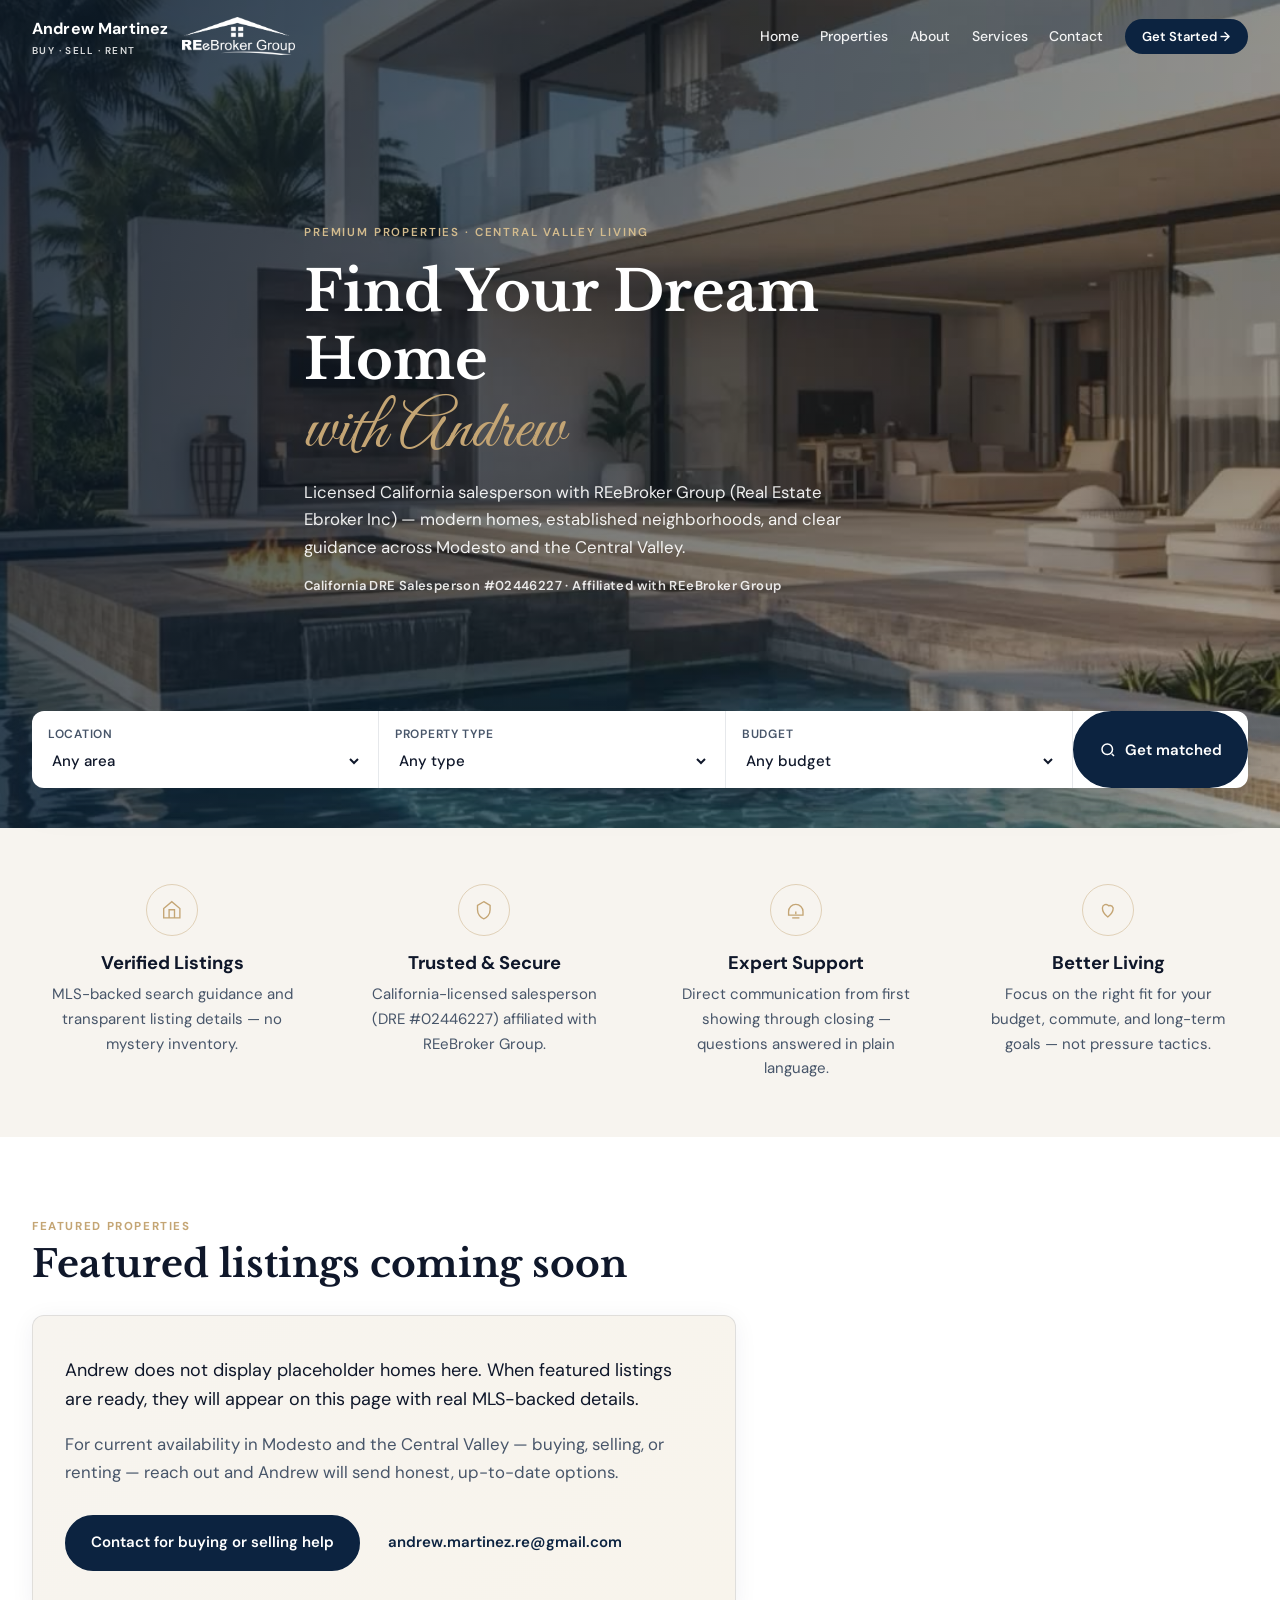
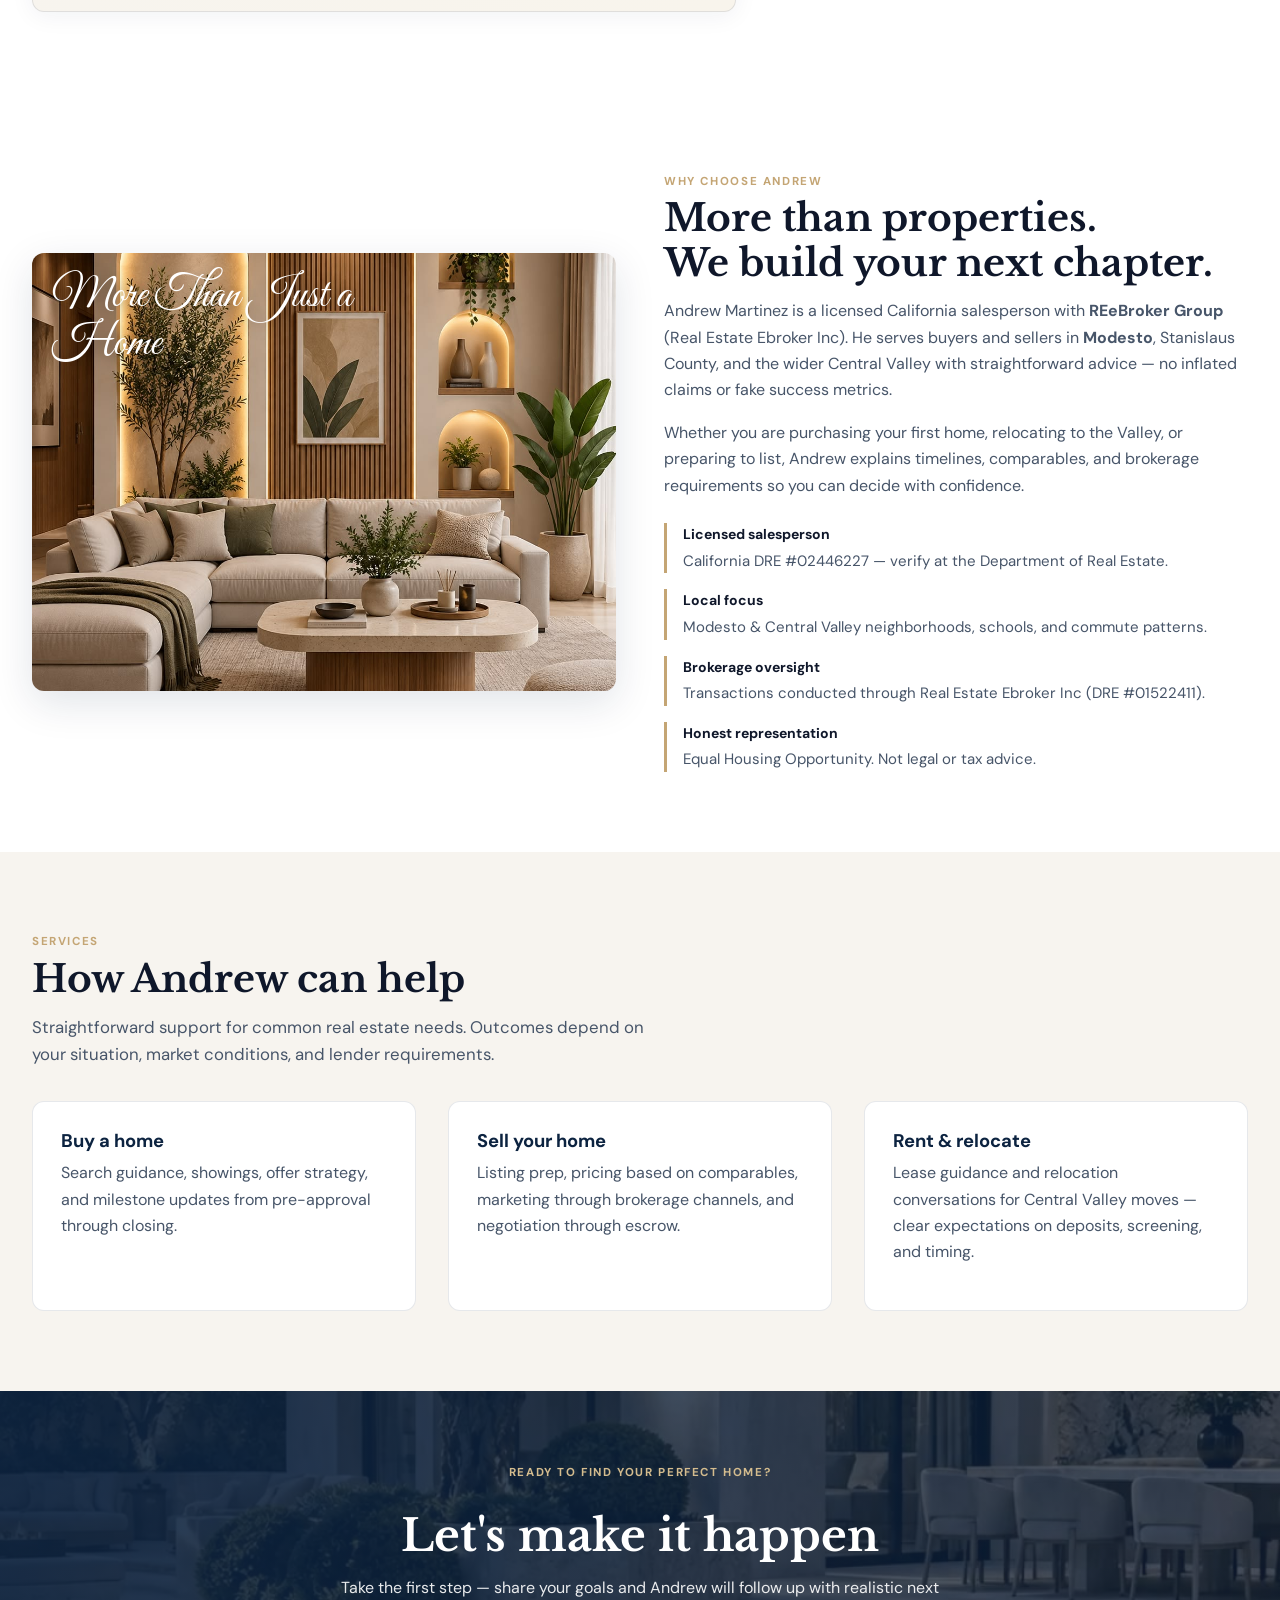
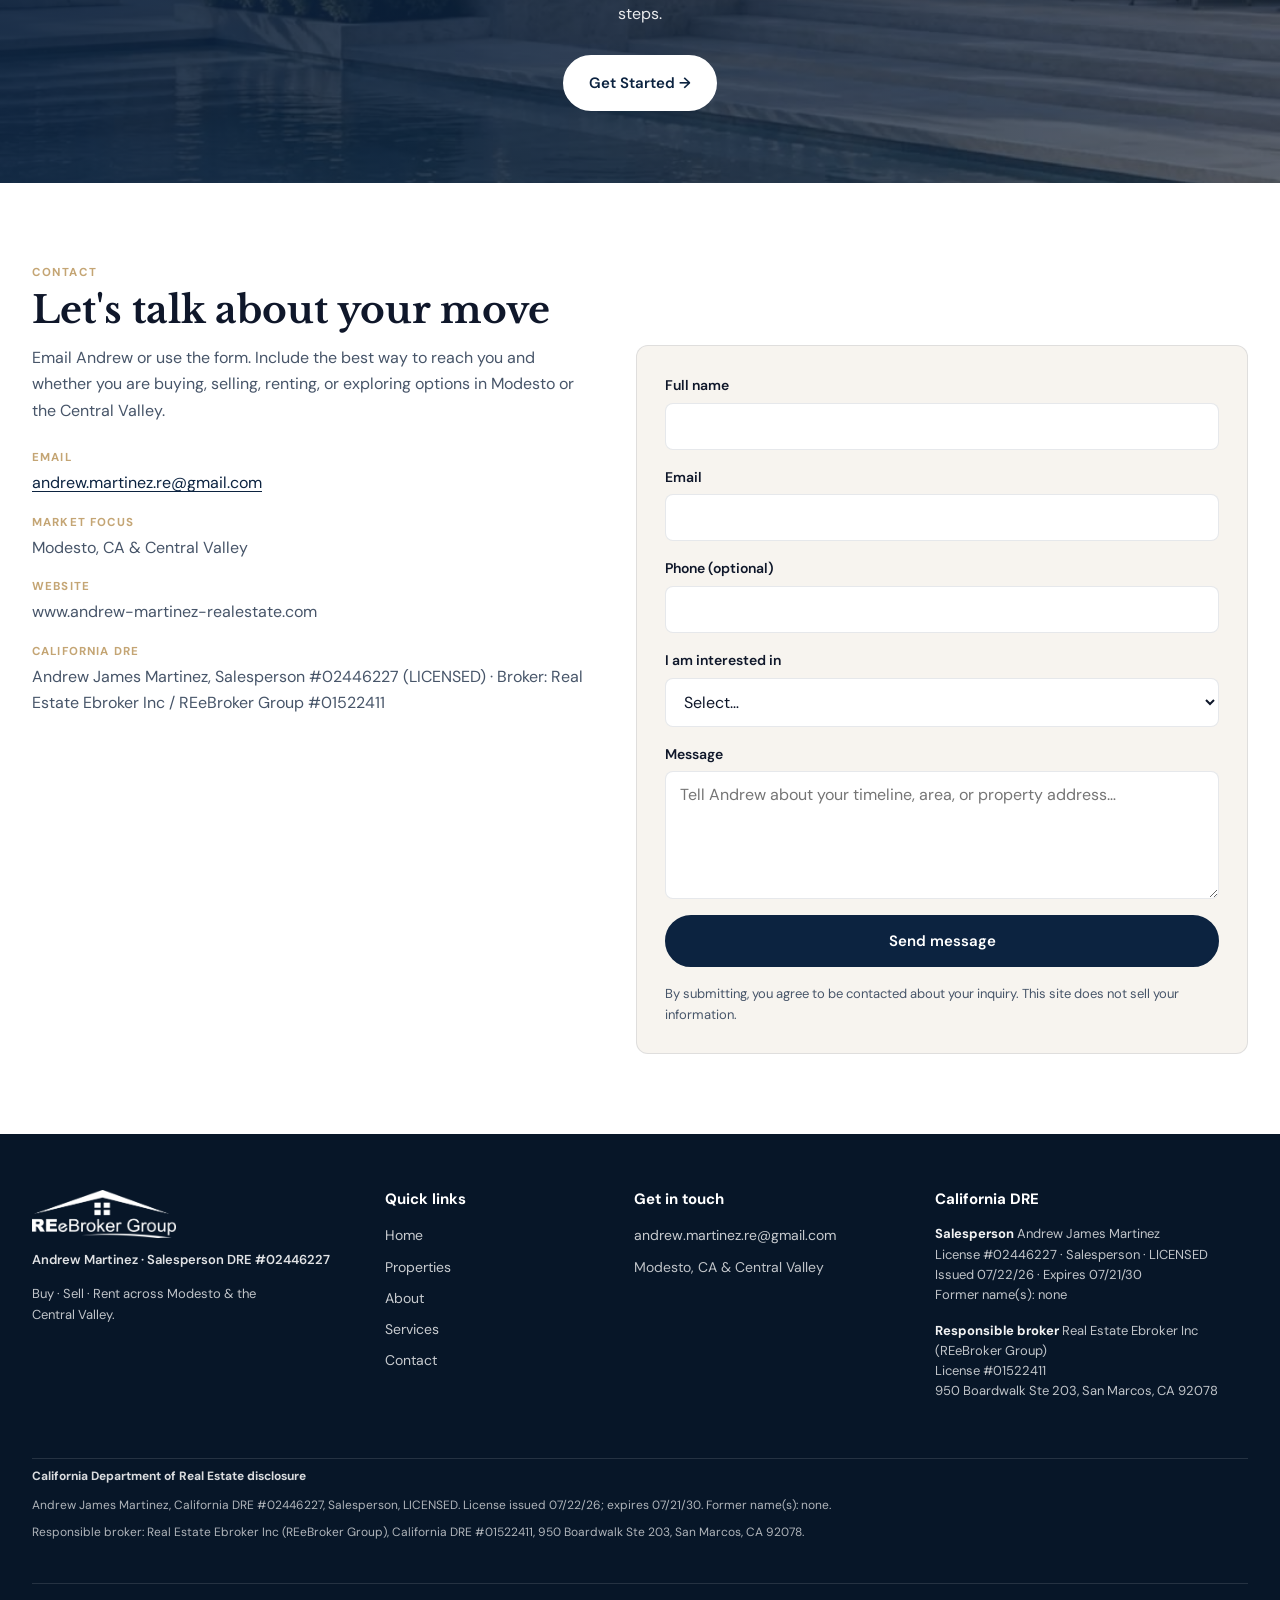
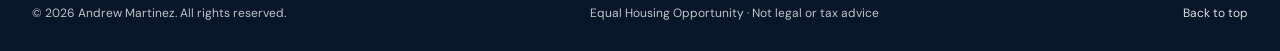
==== commit 1f127bab: "Switch REeBroker branding to clean white transparent logo. Remove DRE from the logo graphic while ke" ====
--- a/index.html
+++ b/index.html
@@ -34,7 +34,7 @@
             <span class="logo-tagline">Buy · Sell · Rent</span>
           </span>
         </span>
-        <img class="reebroker-logo reebroker-logo--header" src="images/reebroker-logo.png" width="148" height="48" alt="REeBroker Group — Real Estate Ebroker Inc, California DRE 01522411">
+        <img class="reebroker-logo reebroker-logo--header" src="images/reebroker-logo-white.png" width="148" height="49" alt="REeBroker Group — Real Estate Ebroker Inc">
       </a>
       <button class="nav-toggle" type="button" aria-expanded="false" aria-controls="site-nav" aria-label="Open menu">
         <svg width="24" height="24" viewBox="0 0 24 24" fill="none" stroke="currentColor" stroke-width="2" aria-hidden="true">
@@ -283,7 +283,7 @@
     <div class="footer-inner">
       <div class="footer-brand">
         <a class="footer-brand-link" href="#top">
-          <img class="reebroker-logo reebroker-logo--footer" src="images/reebroker-logo.png" width="168" height="54" alt="REeBroker Group — Real Estate Ebroker Inc, California DRE 01522411">
+          <img class="reebroker-logo reebroker-logo--footer" src="images/reebroker-logo-white.png" width="168" height="56" alt="REeBroker Group — Real Estate Ebroker Inc">
           <span class="footer-agent-name">Andrew Martinez · Salesperson DRE #02446227</span>
         </a>
         <p class="footer-tagline">Buy · Sell · Rent across Modesto &amp; the Central Valley.</p>
--- a/css/styles.css
+++ b/css/styles.css
@@ -167,10 +167,6 @@
   border-radius: 4px;
 }
 
-.reebroker-logo--header {
-  background: #000;
-}
-
 .reebroker-logo--footer {
   height: 3rem;
   max-width: 10.5rem;
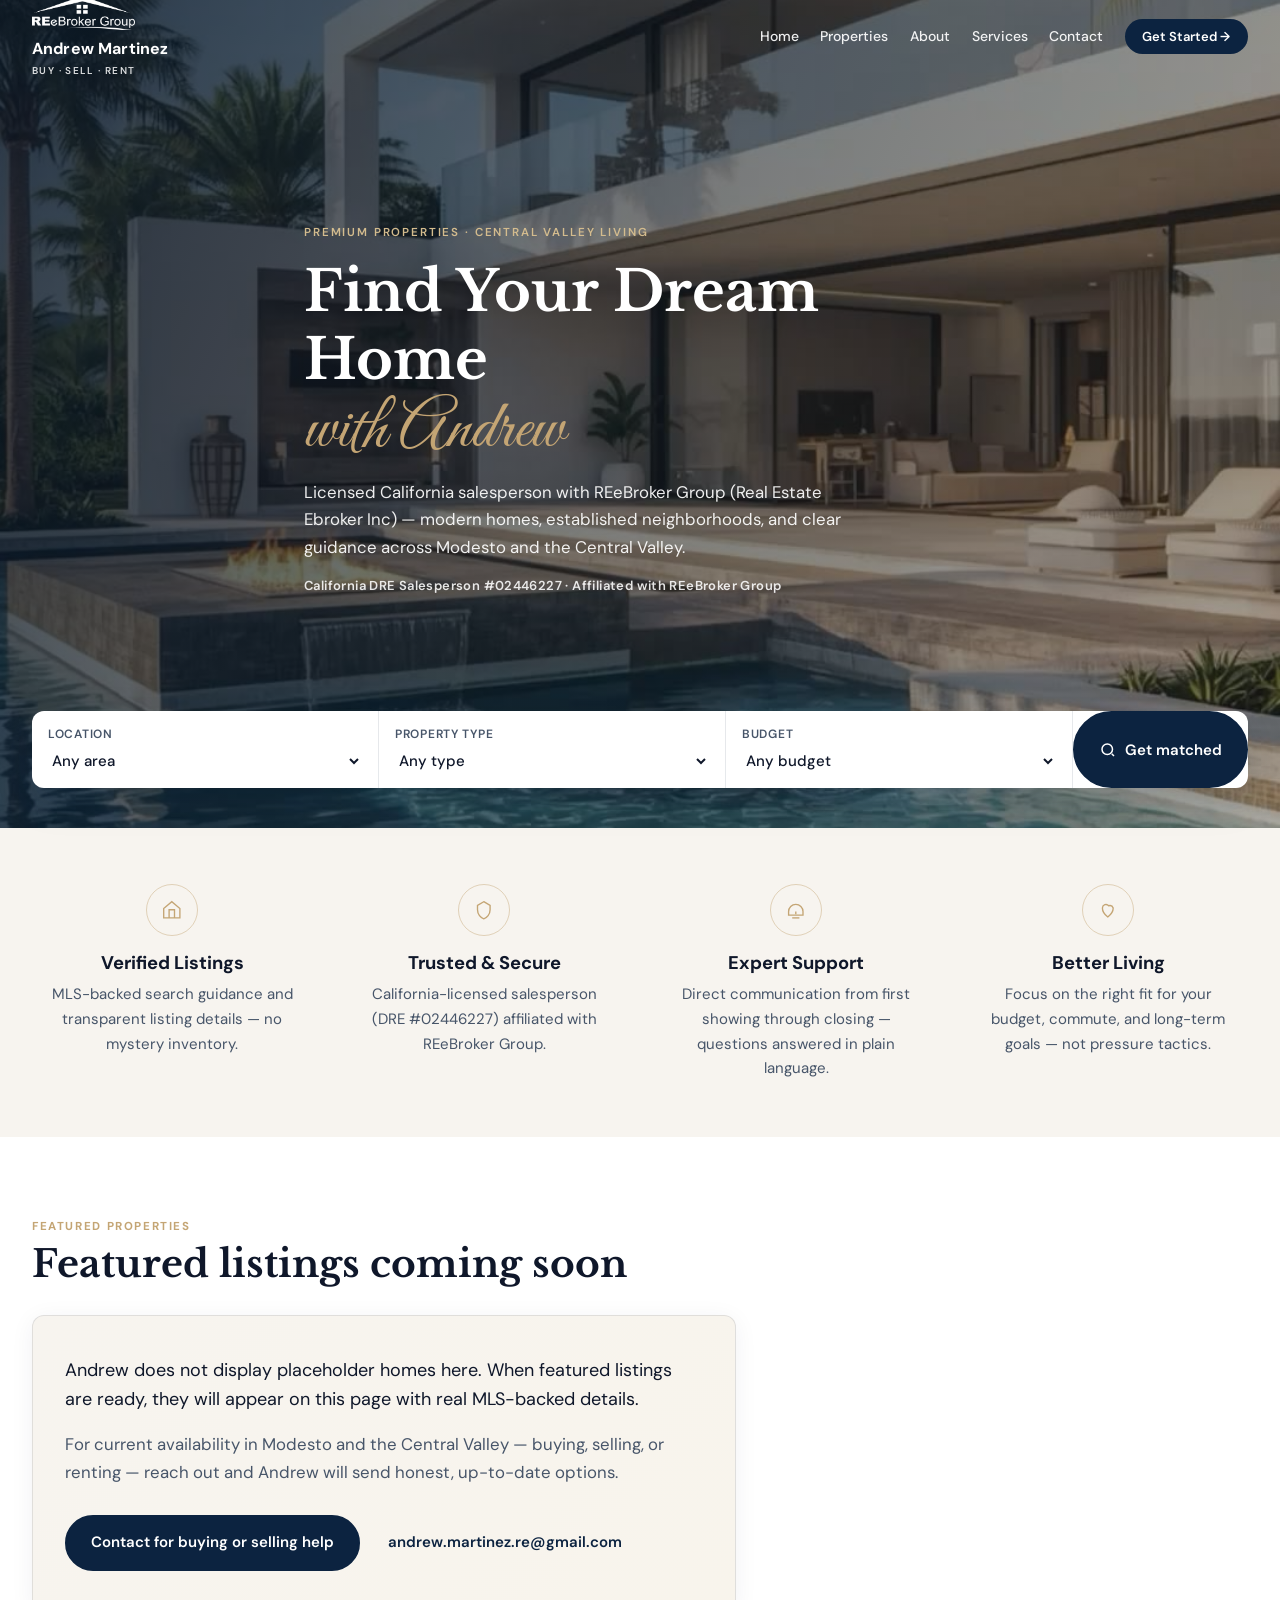
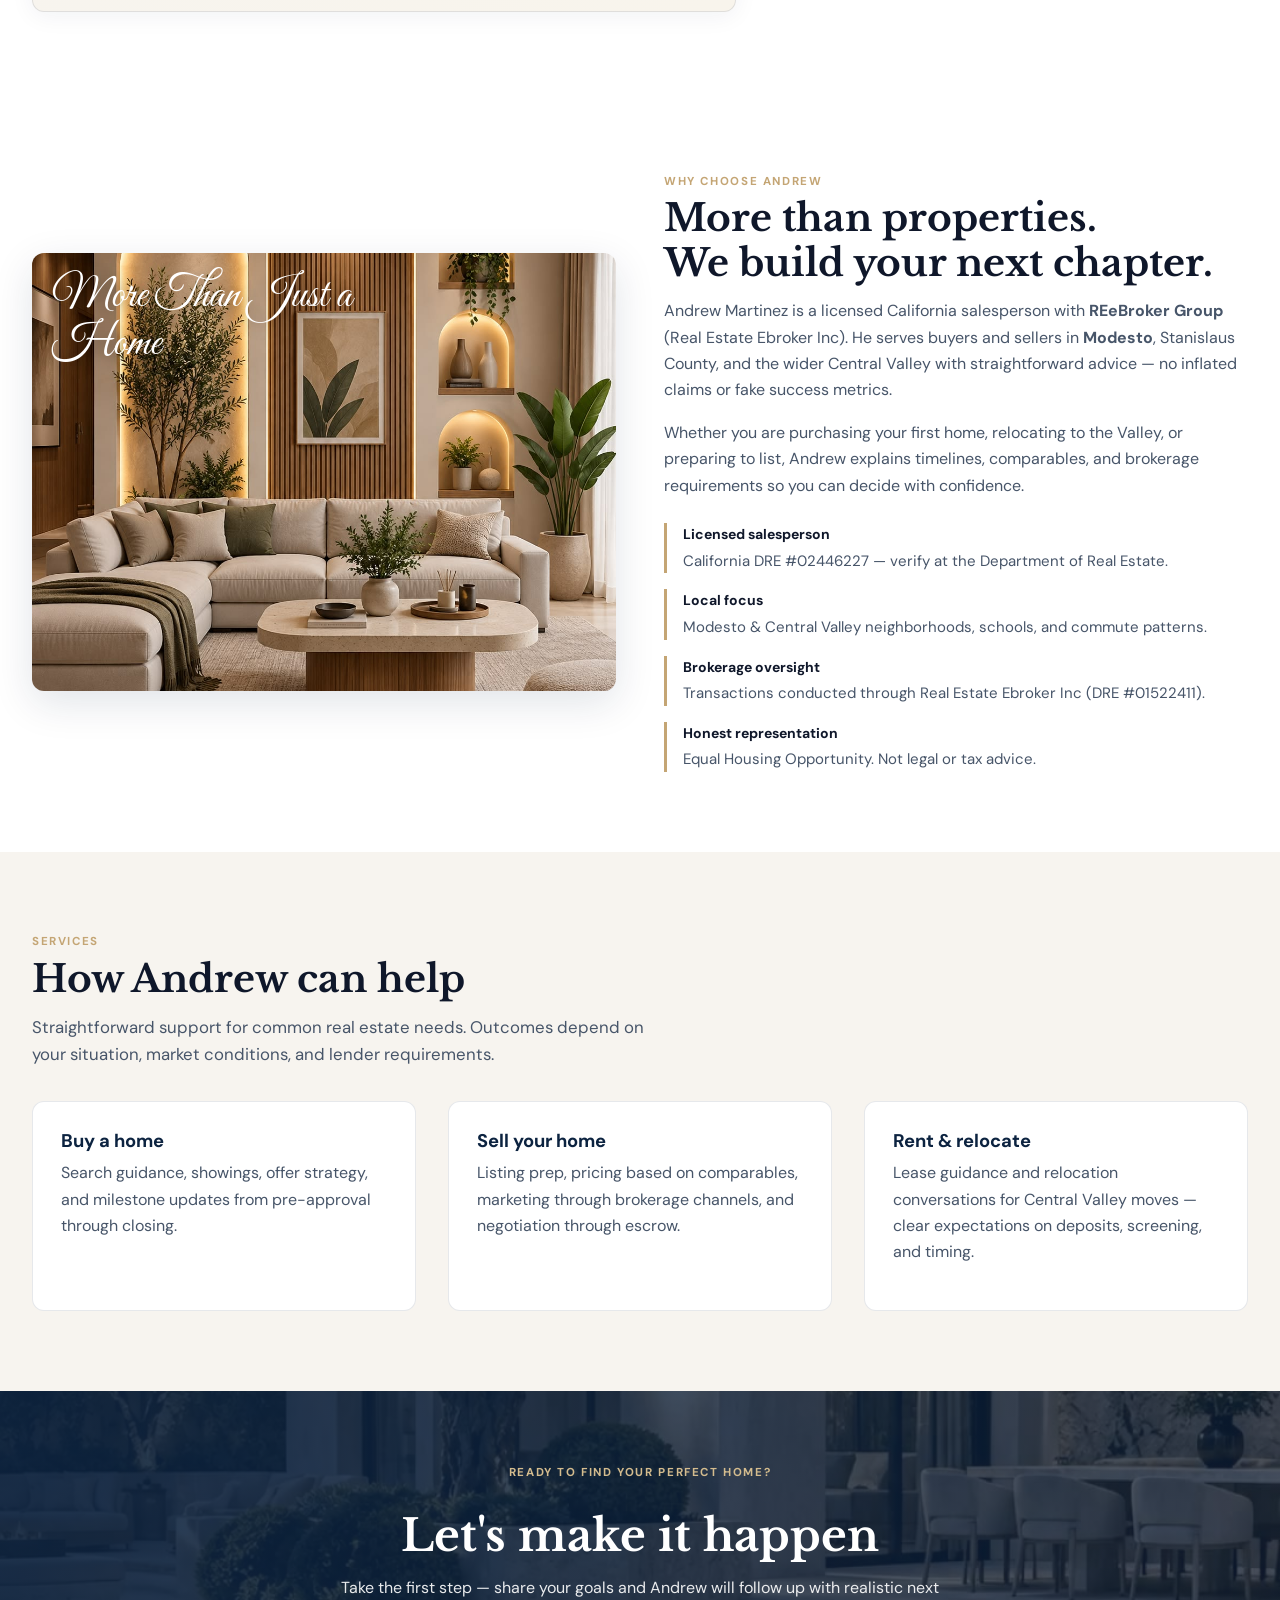
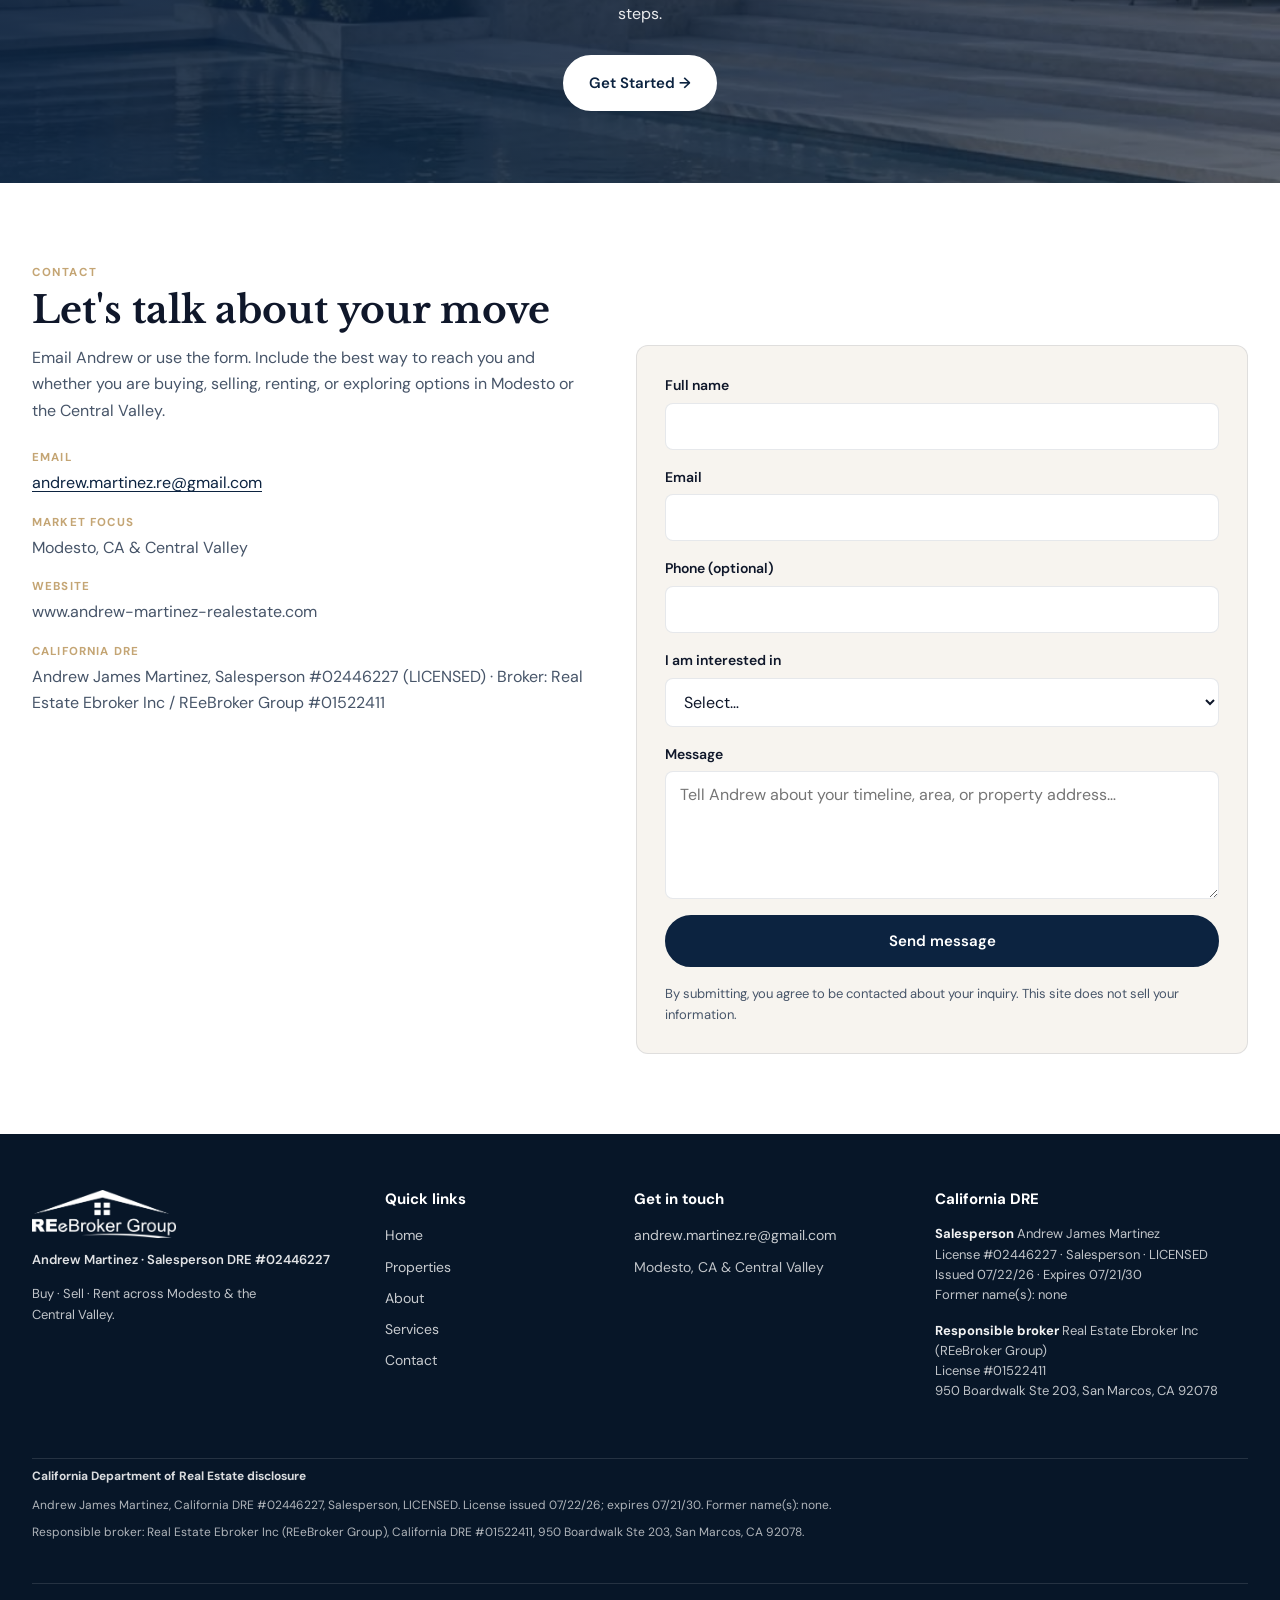
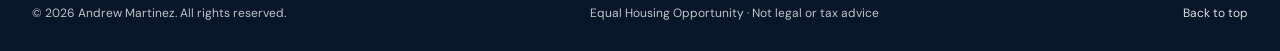
==== commit e7b9adf4: "Stack REeBroker logo above agent name in the site header. Co-authored-by: Cursor <cursoragent@cursor" ====
--- a/index.html
+++ b/index.html
@@ -28,13 +28,13 @@
   <header class="site-header" id="top">
     <div class="inner">
       <a class="logo-lockup logo-lockup--brand" href="#top" aria-label="Andrew Martinez, REeBroker Group — home">
+        <img class="reebroker-logo reebroker-logo--header" src="images/reebroker-logo-white.png" width="148" height="49" alt="REeBroker Group — Real Estate Ebroker Inc">
         <span class="logo-agent">
           <span class="logo-text">
             Andrew Martinez
             <span class="logo-tagline">Buy · Sell · Rent</span>
           </span>
         </span>
-        <img class="reebroker-logo reebroker-logo--header" src="images/reebroker-logo-white.png" width="148" height="49" alt="REeBroker Group — Real Estate Ebroker Inc">
       </a>
       <button class="nav-toggle" type="button" aria-expanded="false" aria-controls="site-nav" aria-label="Open menu">
         <svg width="24" height="24" viewBox="0 0 24 24" fill="none" stroke="currentColor" stroke-width="2" aria-hidden="true">
--- a/css/styles.css
+++ b/css/styles.css
@@ -149,8 +149,10 @@
 }
 
 .logo-lockup--brand {
-  gap: 0.85rem;
-  max-width: min(100%, 22rem);
+  flex-direction: column;
+  align-items: flex-start;
+  gap: 0.35rem;
+  max-width: min(100%, 12rem);
 }
 
 .logo-agent {
@@ -165,6 +167,11 @@
   object-fit: contain;
   flex-shrink: 0;
   border-radius: 4px;
+}
+
+.reebroker-logo--header {
+  height: 2.15rem;
+  max-width: 8.5rem;
 }
 
 .reebroker-logo--footer {
@@ -1109,12 +1116,16 @@
 
 @media (max-width: 640px) {
   .logo-lockup--brand {
-    flex-wrap: wrap;
-    max-width: 11rem;
+    max-width: 9.5rem;
+    gap: 0.25rem;
   }
 
   .reebroker-logo--header {
-    height: 2rem;
-    max-width: 7.5rem;
-  }
-}
+    height: 1.85rem;
+    max-width: 7.25rem;
+  }
+
+  .logo-text {
+    font-size: 0.9375rem;
+  }
+}
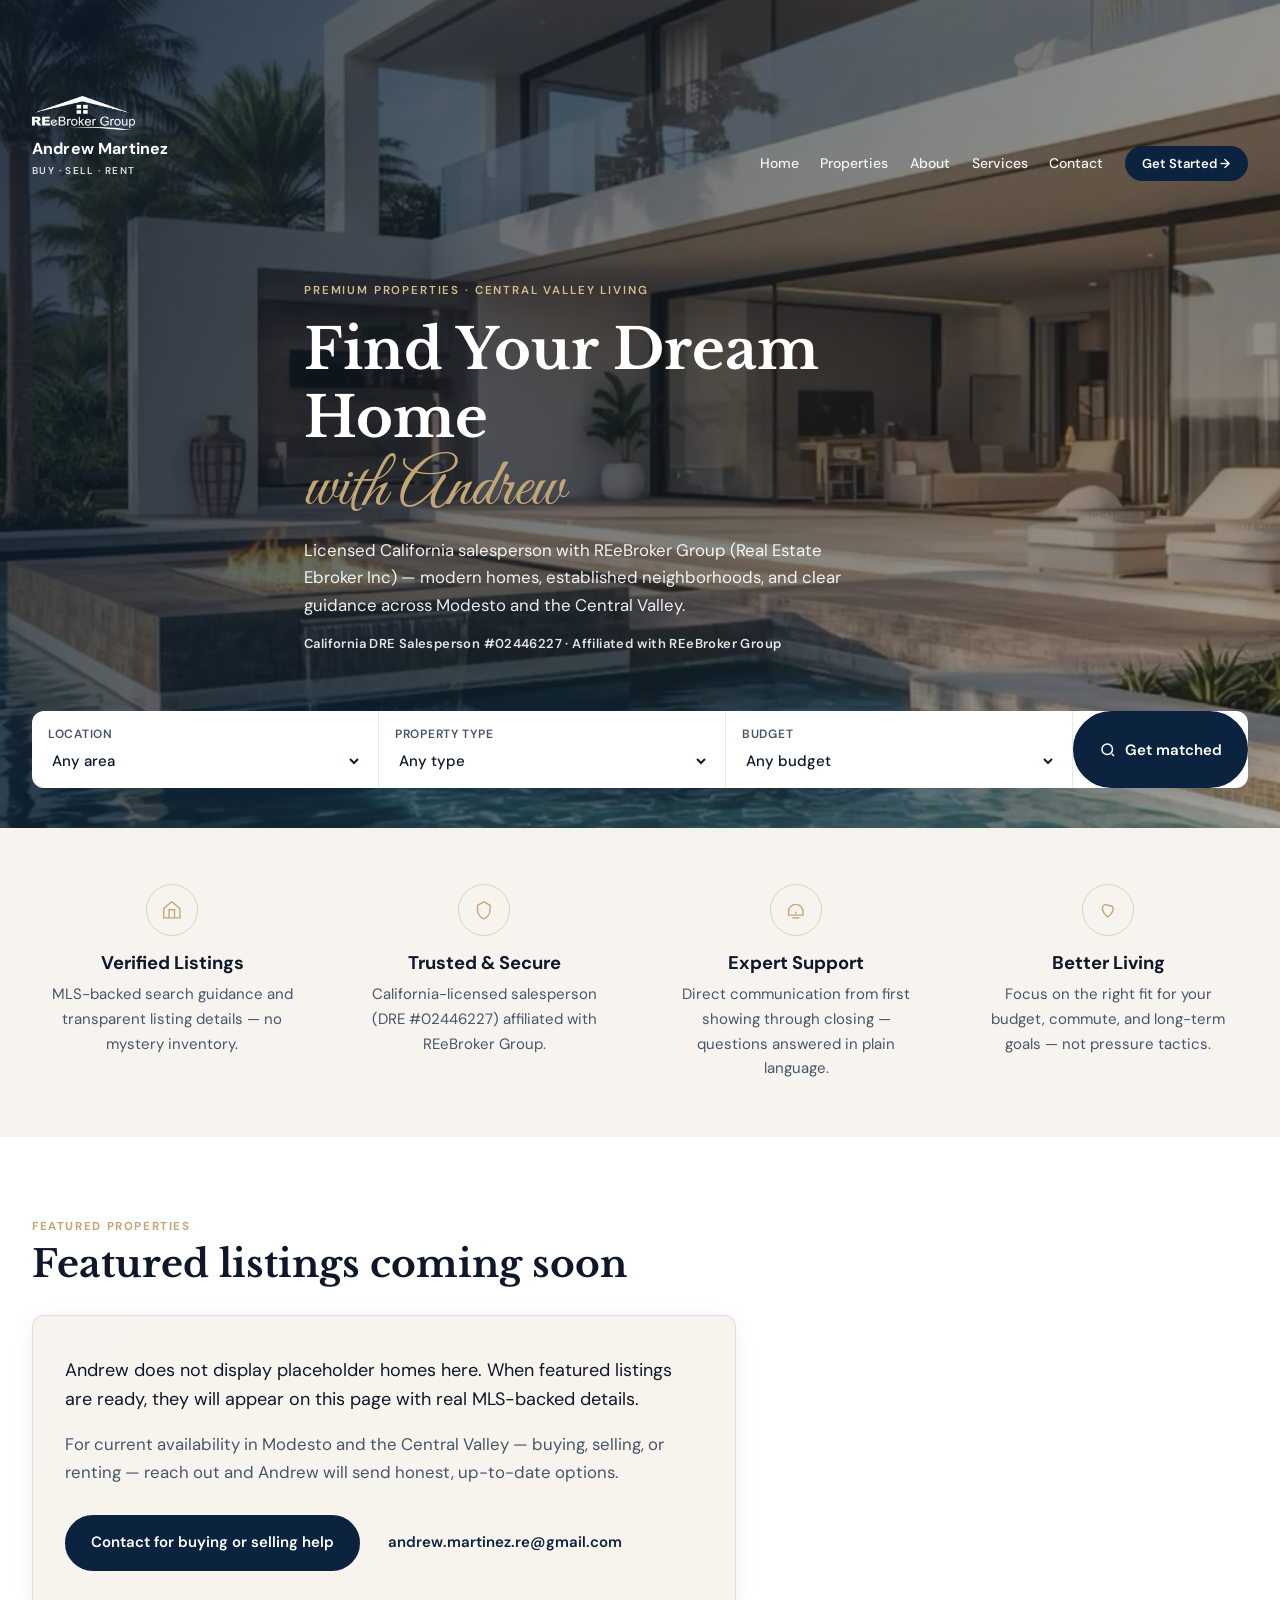
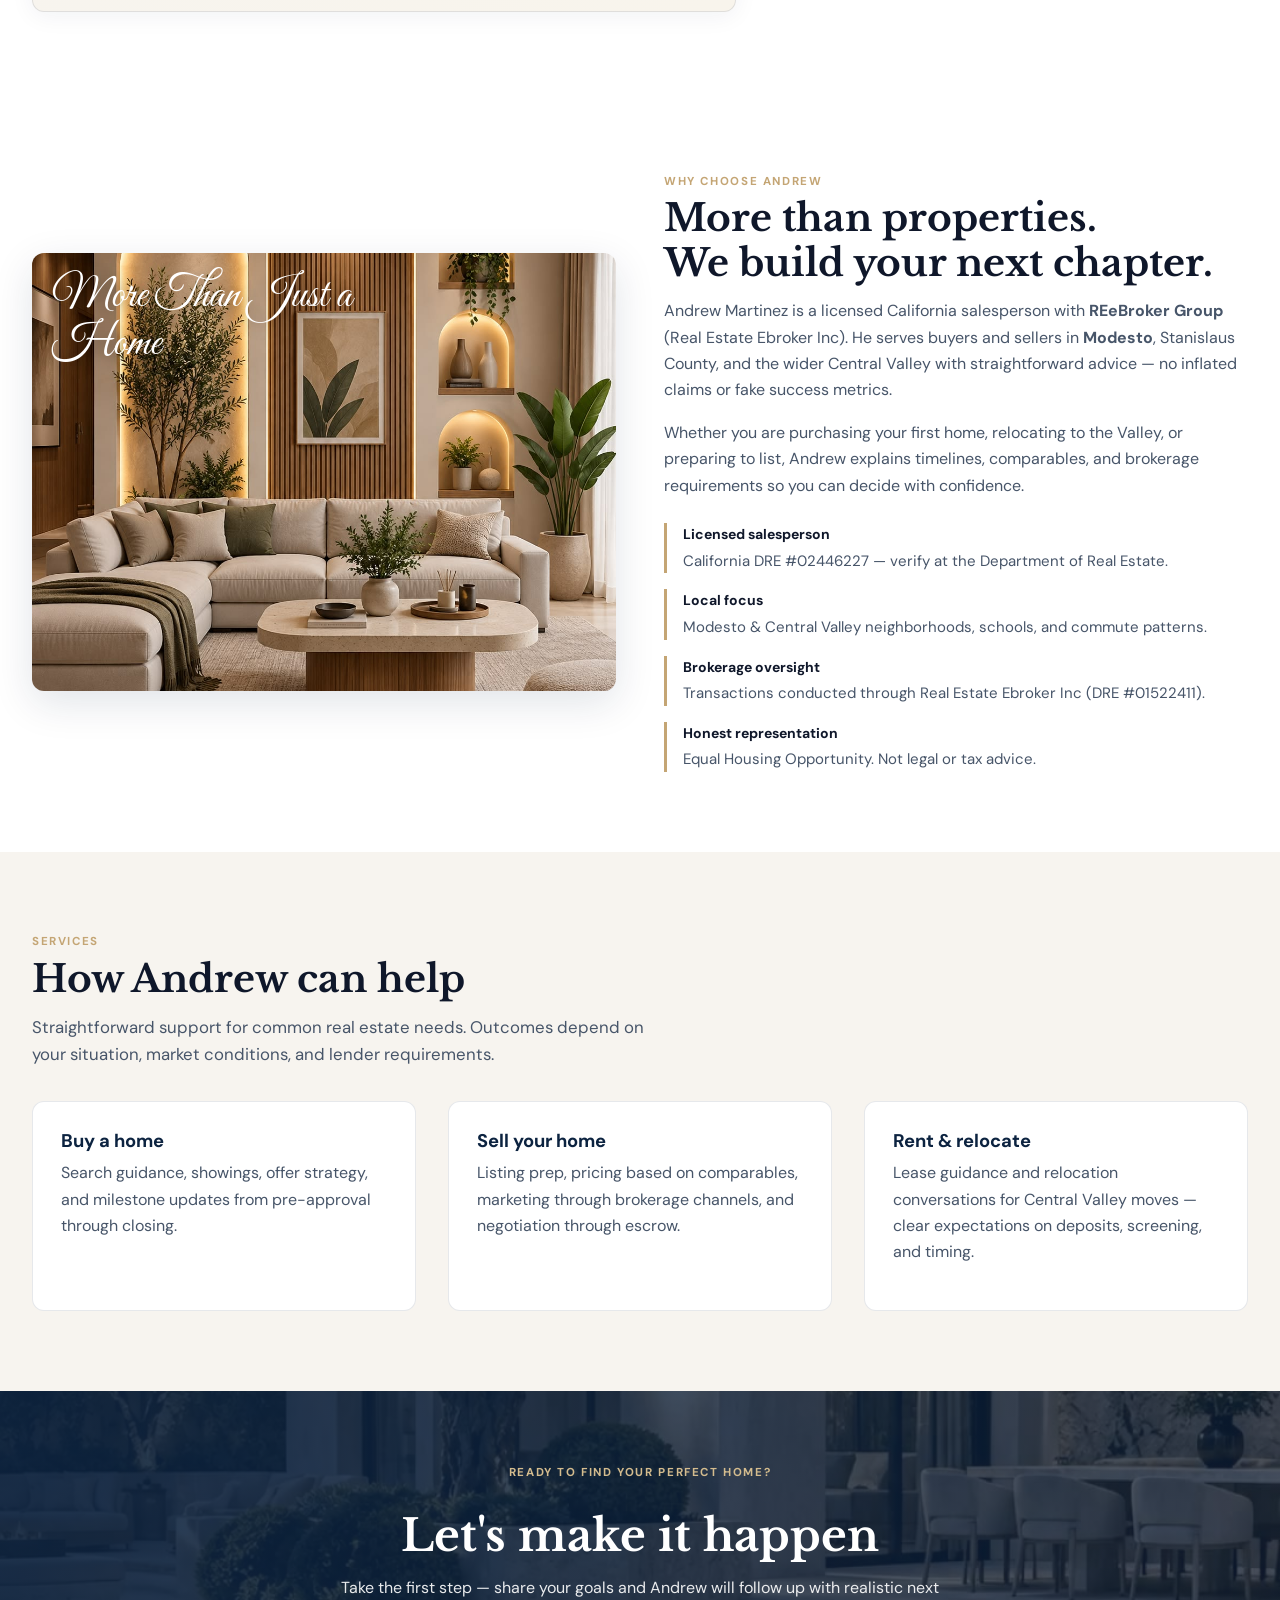
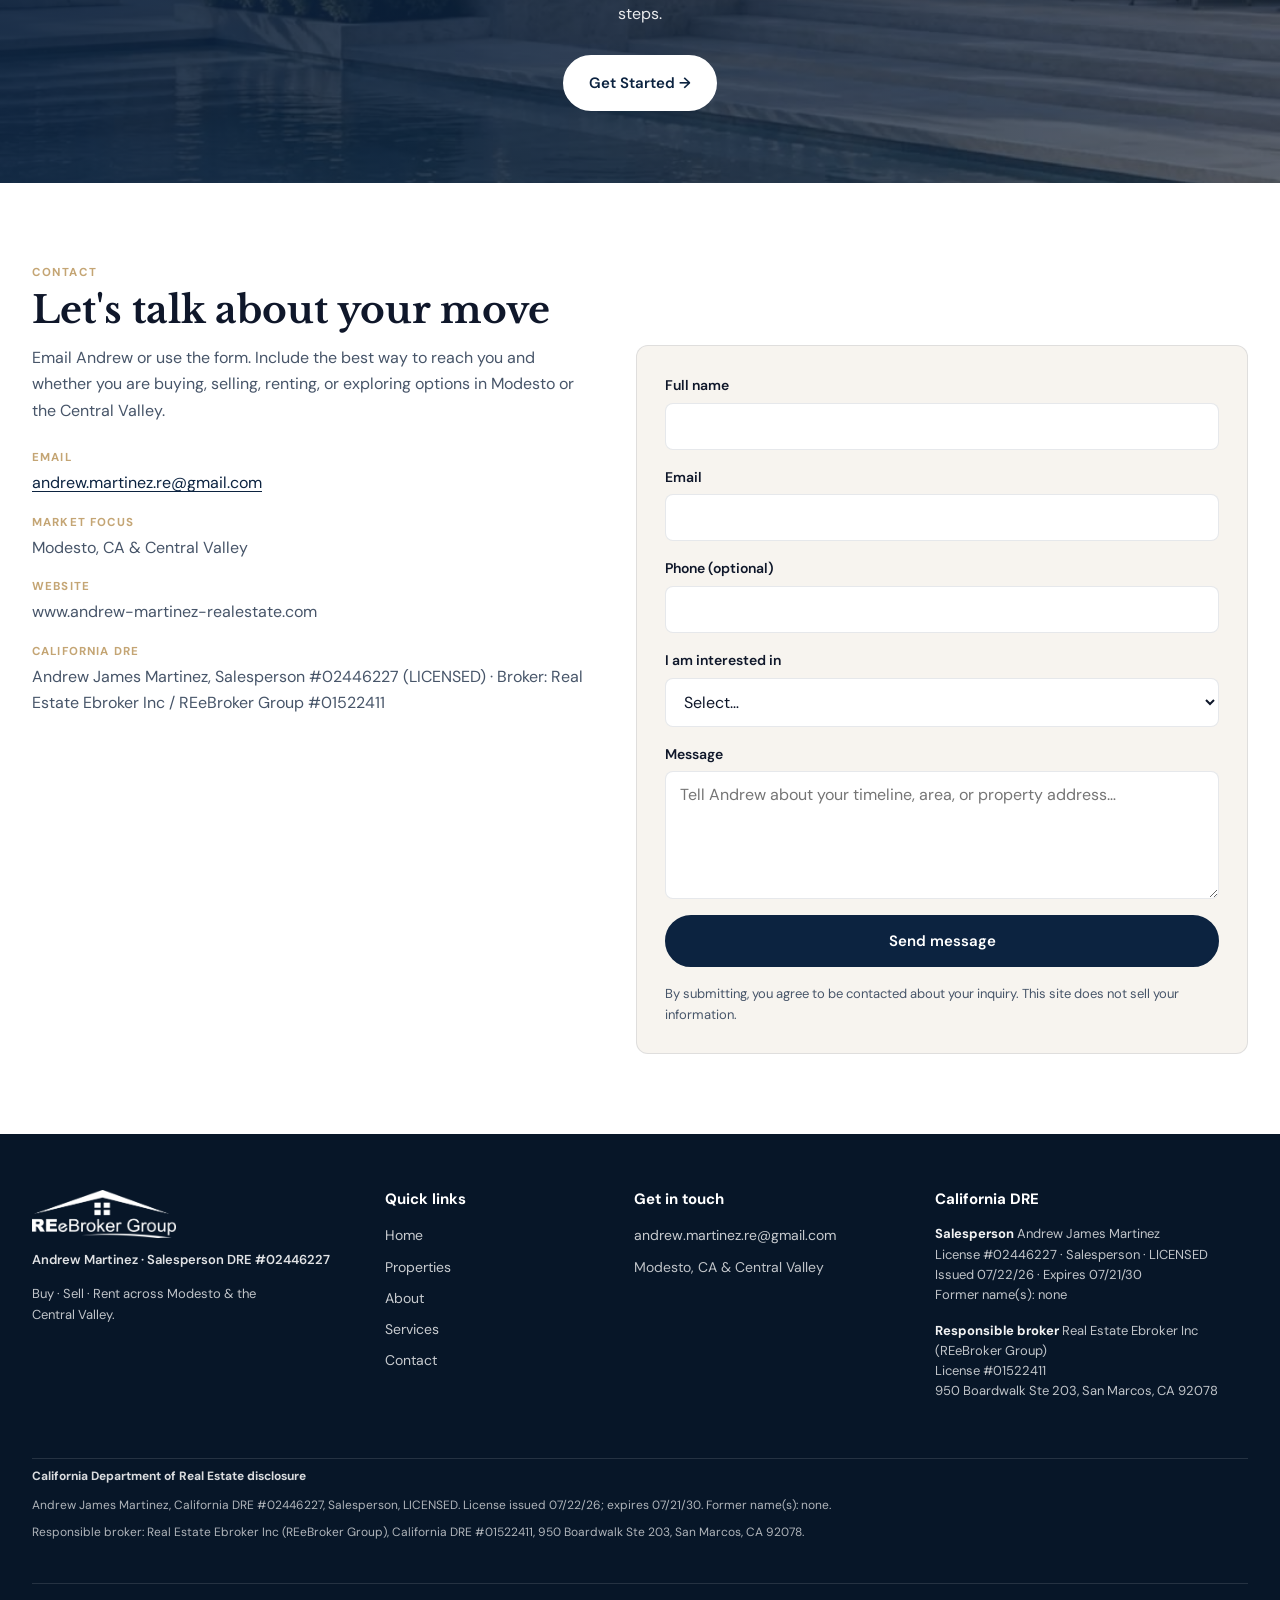
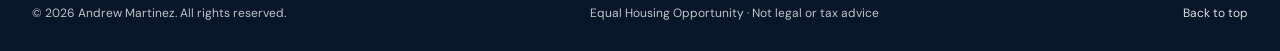
==== commit c6d2f977: "Bust stylesheet cache so header padding update shows on Pages. Co-authored-by: Cursor <cursoragent@c" ====
--- a/index.html
+++ b/index.html
@@ -20,7 +20,7 @@
   <link rel="preconnect" href="https://fonts.googleapis.com">
   <link rel="preconnect" href="https://fonts.gstatic.com" crossorigin>
   <link href="https://fonts.googleapis.com/css2?family=DM+Sans:ital,opsz,wght@0,9..40,400;0,9..40,500;0,9..40,600;0,9..40,700;1,9..40,400&family=Great+Vibes&family=Libre+Baskerville:ital,wght@0,400;0,700;1,400&display=swap" rel="stylesheet">
-  <link rel="stylesheet" href="css/styles.css">
+  <link rel="stylesheet" href="css/styles.css?v=20261010b">
 </head>
 <body>
   <a class="skip-link" href="#main">Skip to content</a>
--- a/css/styles.css
+++ b/css/styles.css
@@ -14,7 +14,8 @@
   --font-body: "DM Sans", system-ui, sans-serif;
   --font-script: "Great Vibes", cursive;
   --max-width: 76rem;
-  --header-h: 4.5rem;
+  /* Stacked logo + name needs room; +1in clears the top cutoff */
+  --header-h: calc(1in + 5.75rem);
   --radius: 12px;
   --shadow: 0 12px 40px rgba(12, 35, 64, 0.12);
 }
@@ -119,9 +120,12 @@
   left: 0;
   right: 0;
   z-index: 50;
-  height: var(--header-h);
-  display: flex;
-  align-items: center;
+  height: auto;
+  min-height: var(--header-h);
+  padding: 1in 0 0.85rem;
+  display: flex;
+  align-items: flex-end;
+  overflow: visible;
   transition: background 0.25s ease, box-shadow 0.25s ease;
 }
 
@@ -135,7 +139,7 @@
   width: min(100% - 2rem, var(--max-width));
   margin: 0 auto;
   display: flex;
-  align-items: center;
+  align-items: flex-end;
   justify-content: space-between;
   gap: 1rem;
 }
